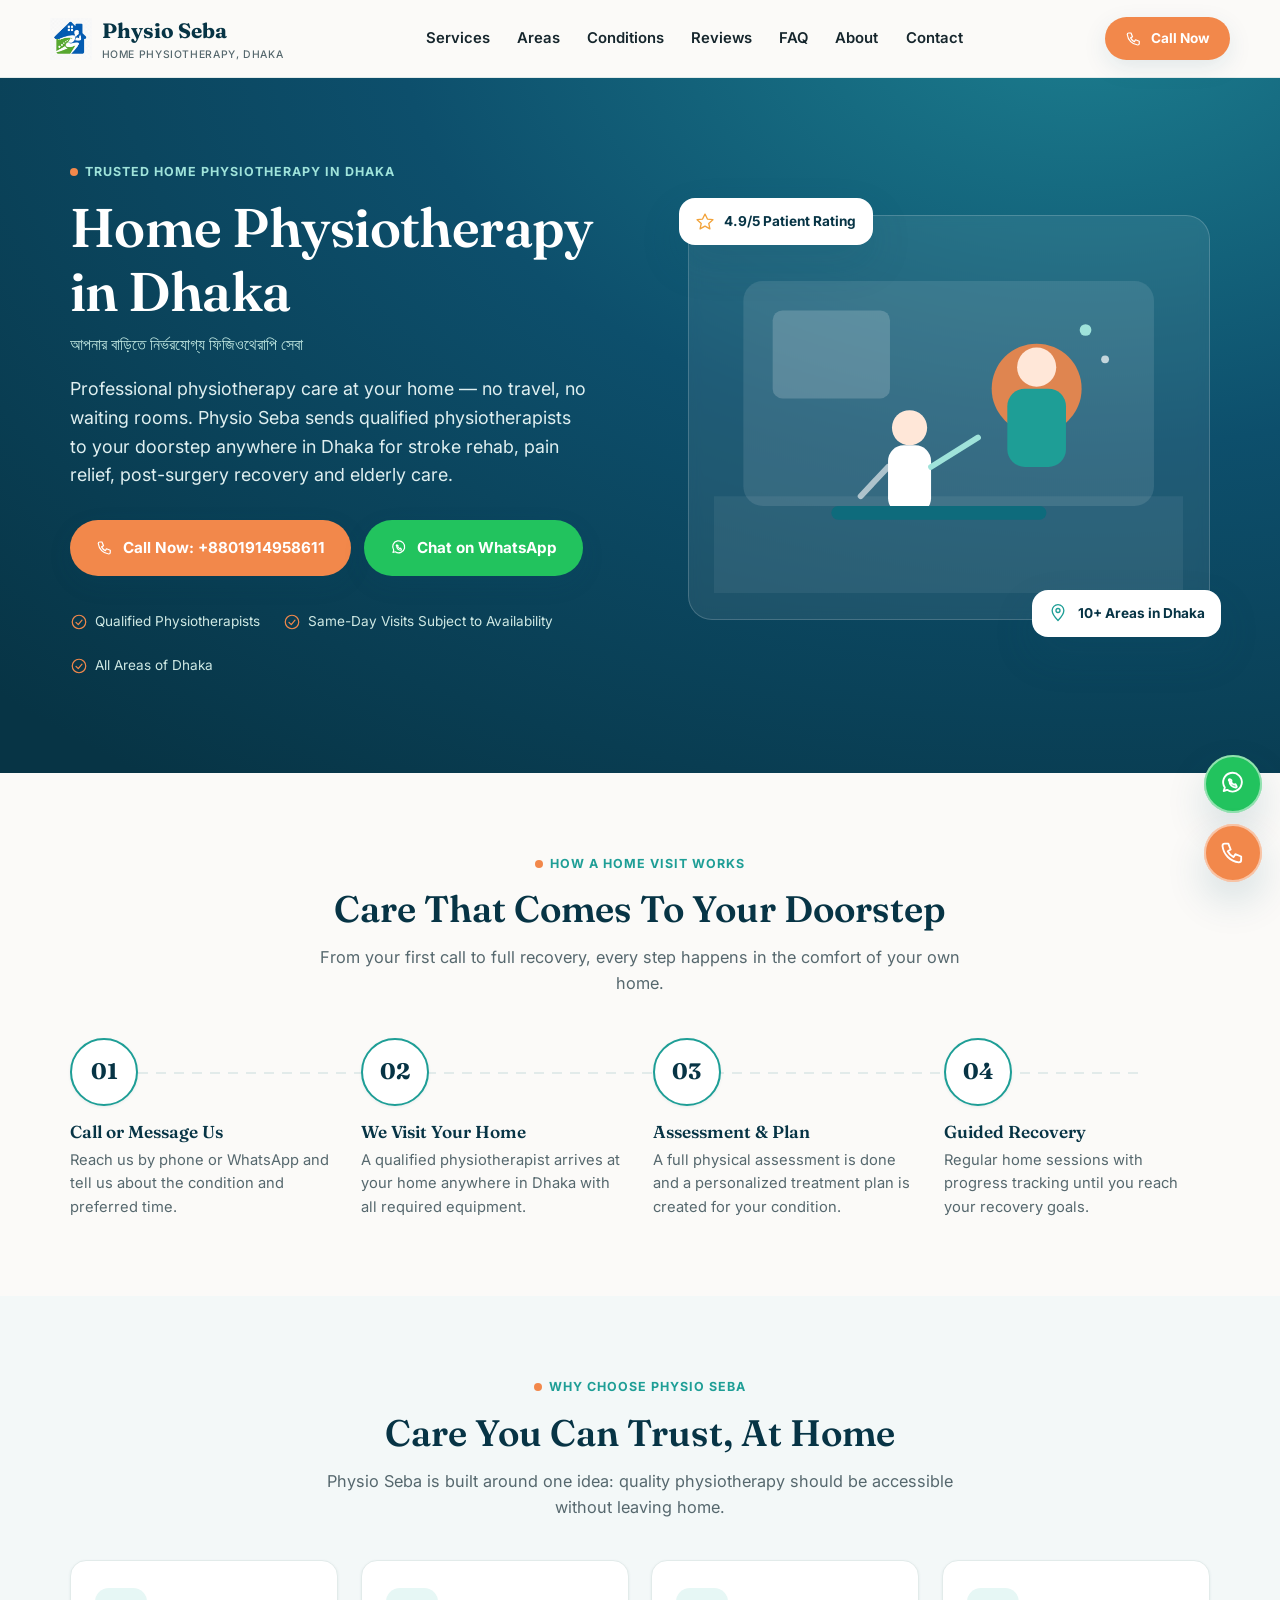
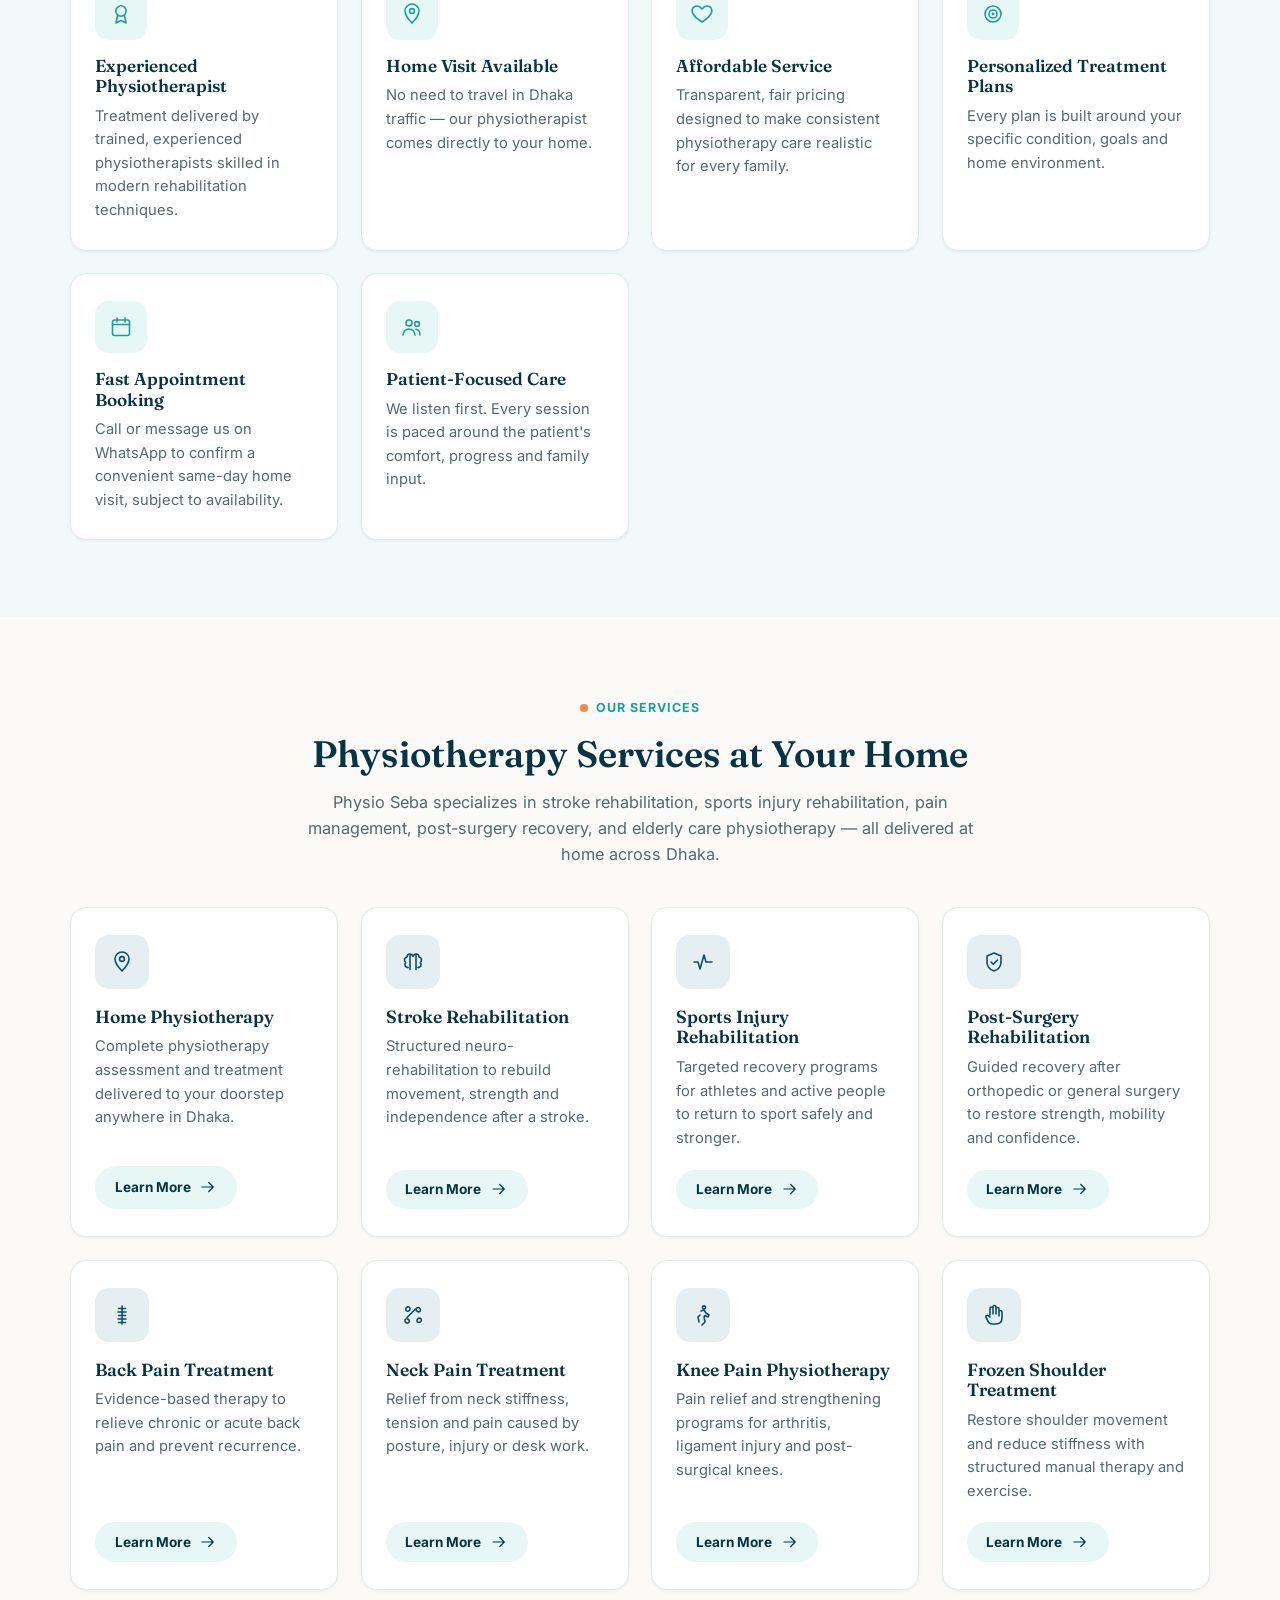
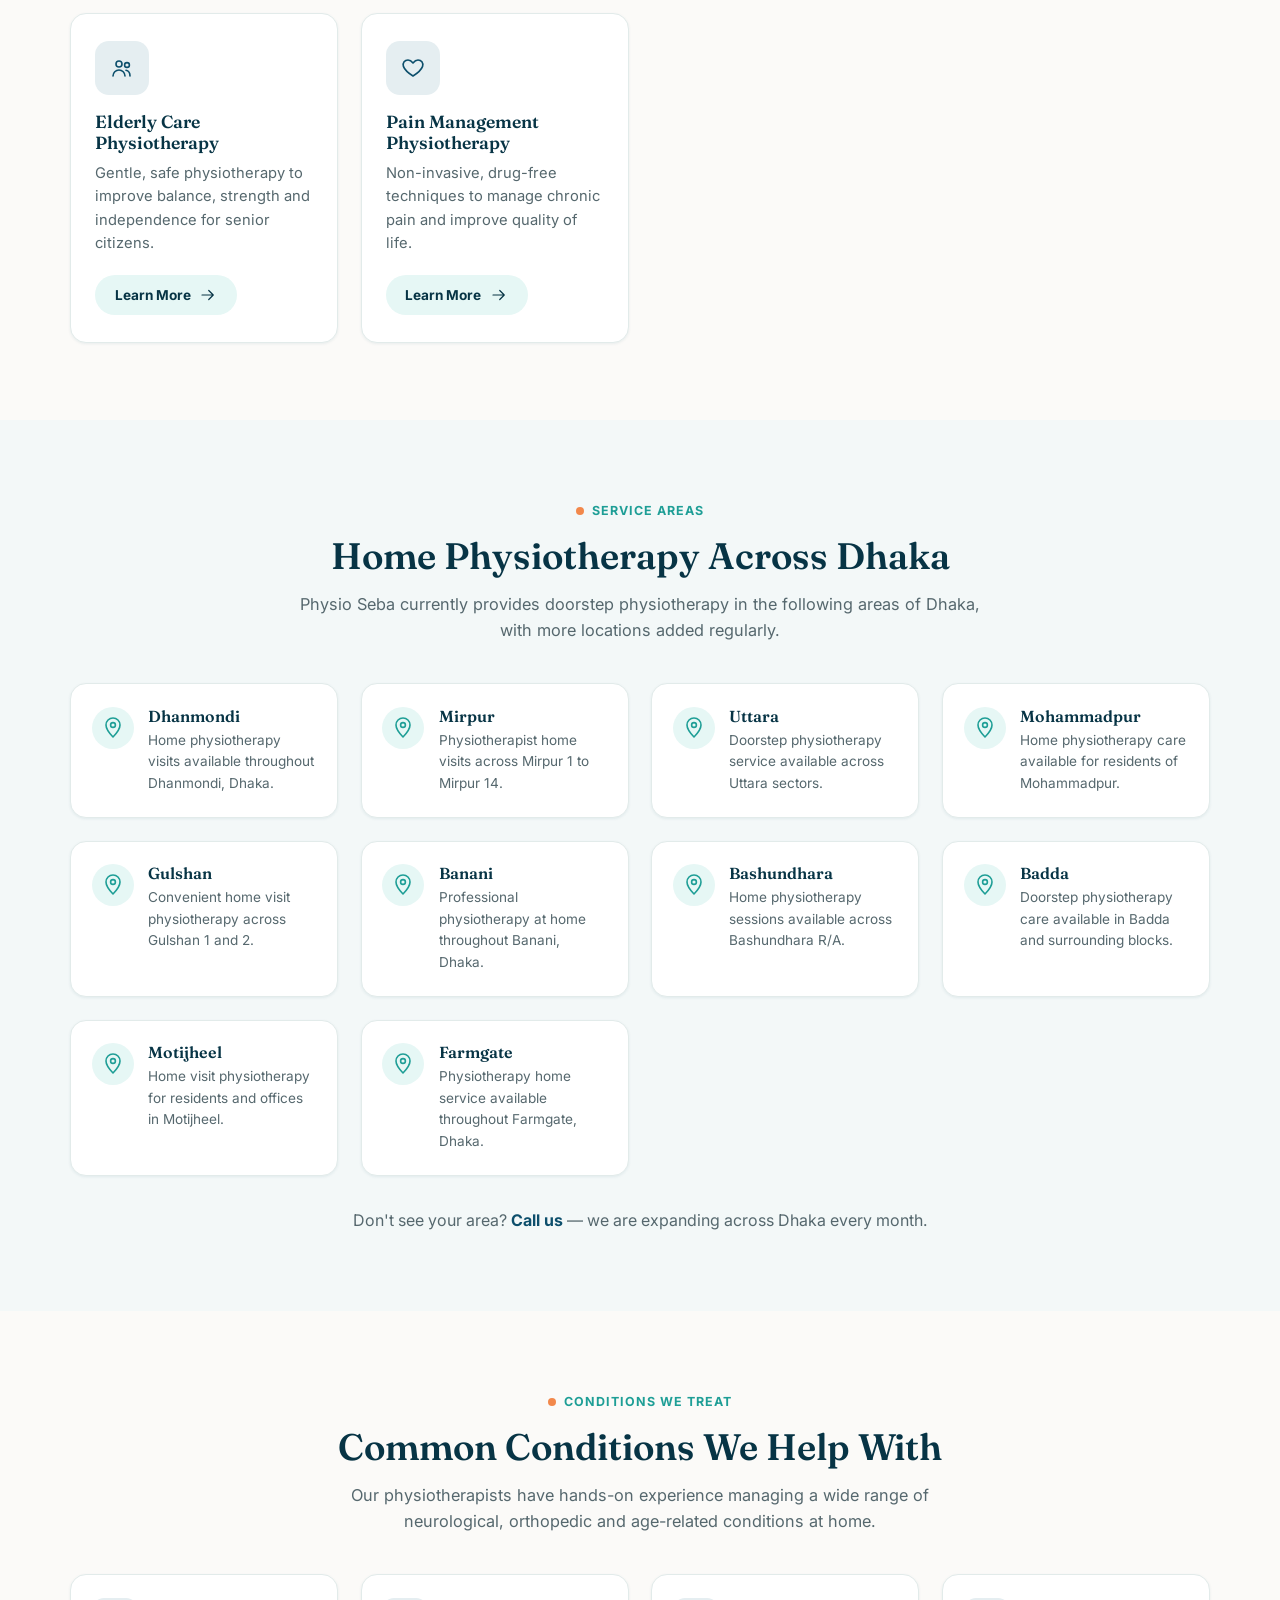
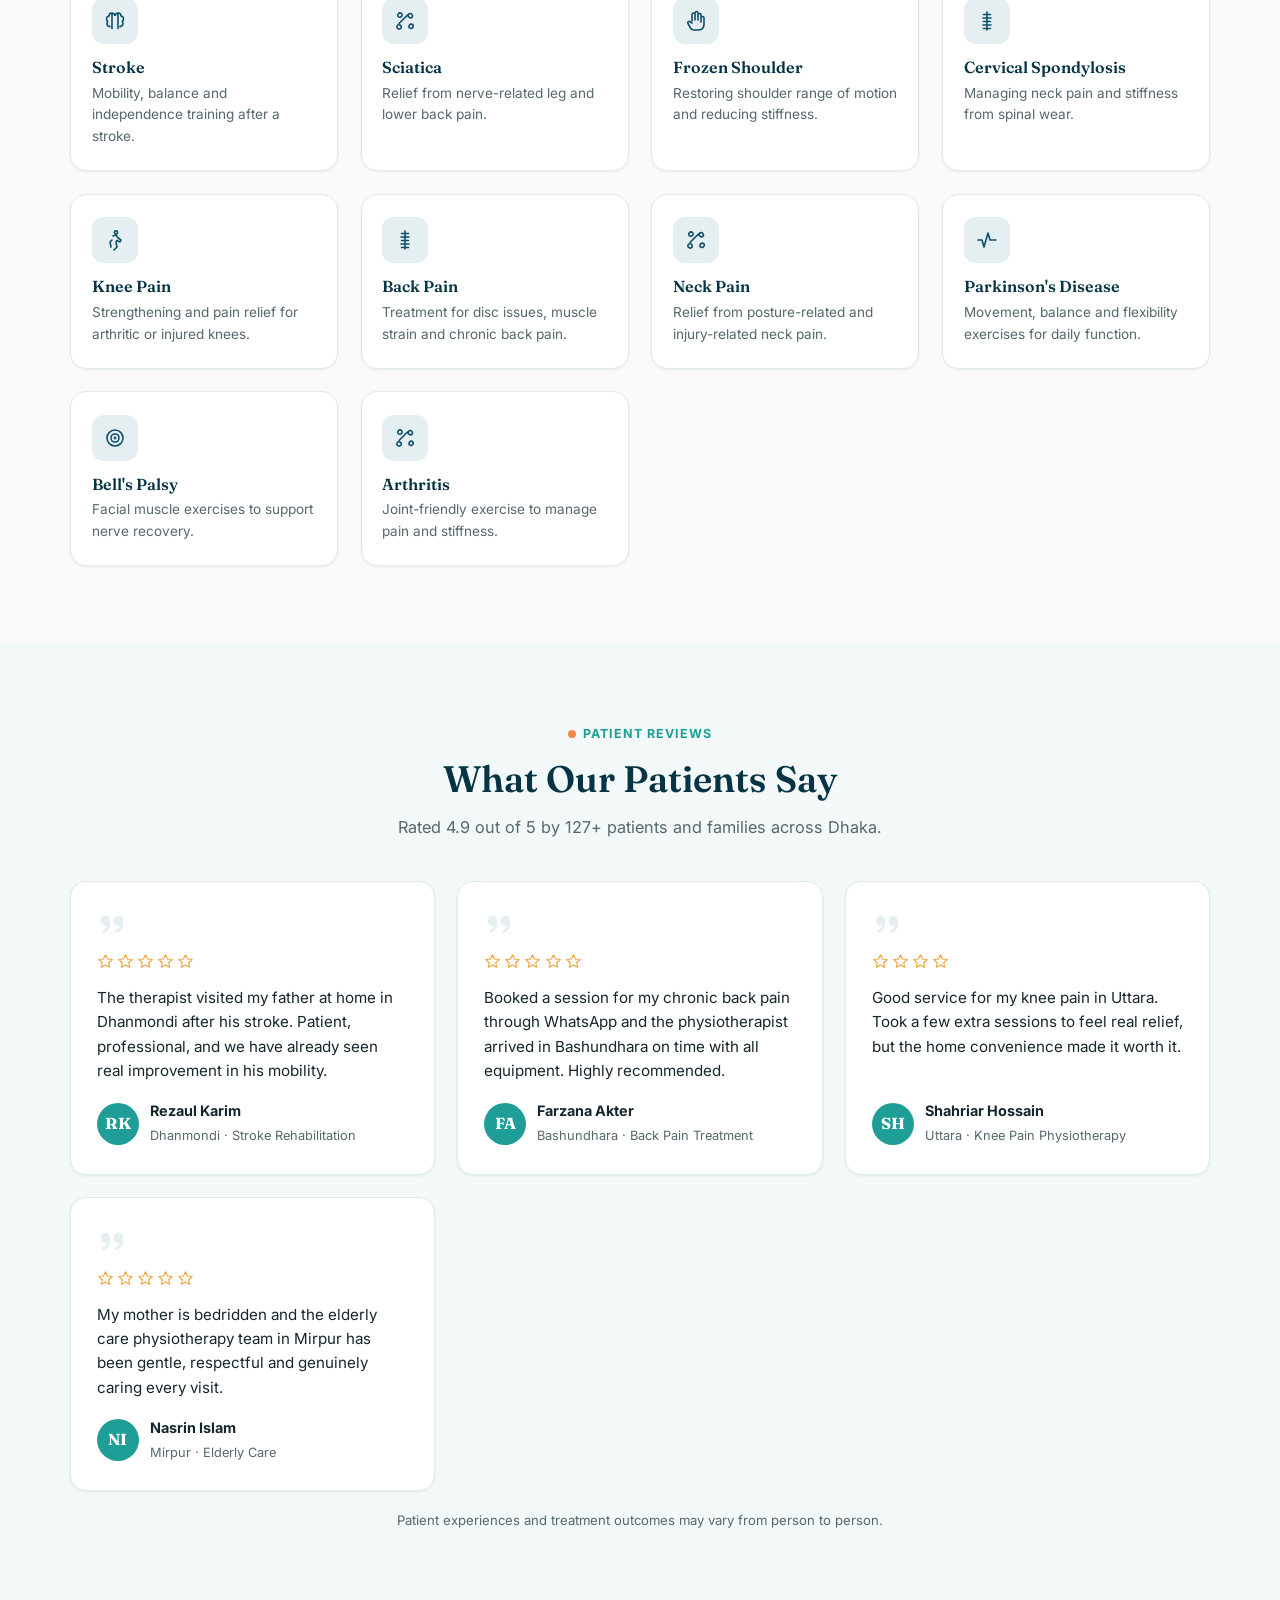
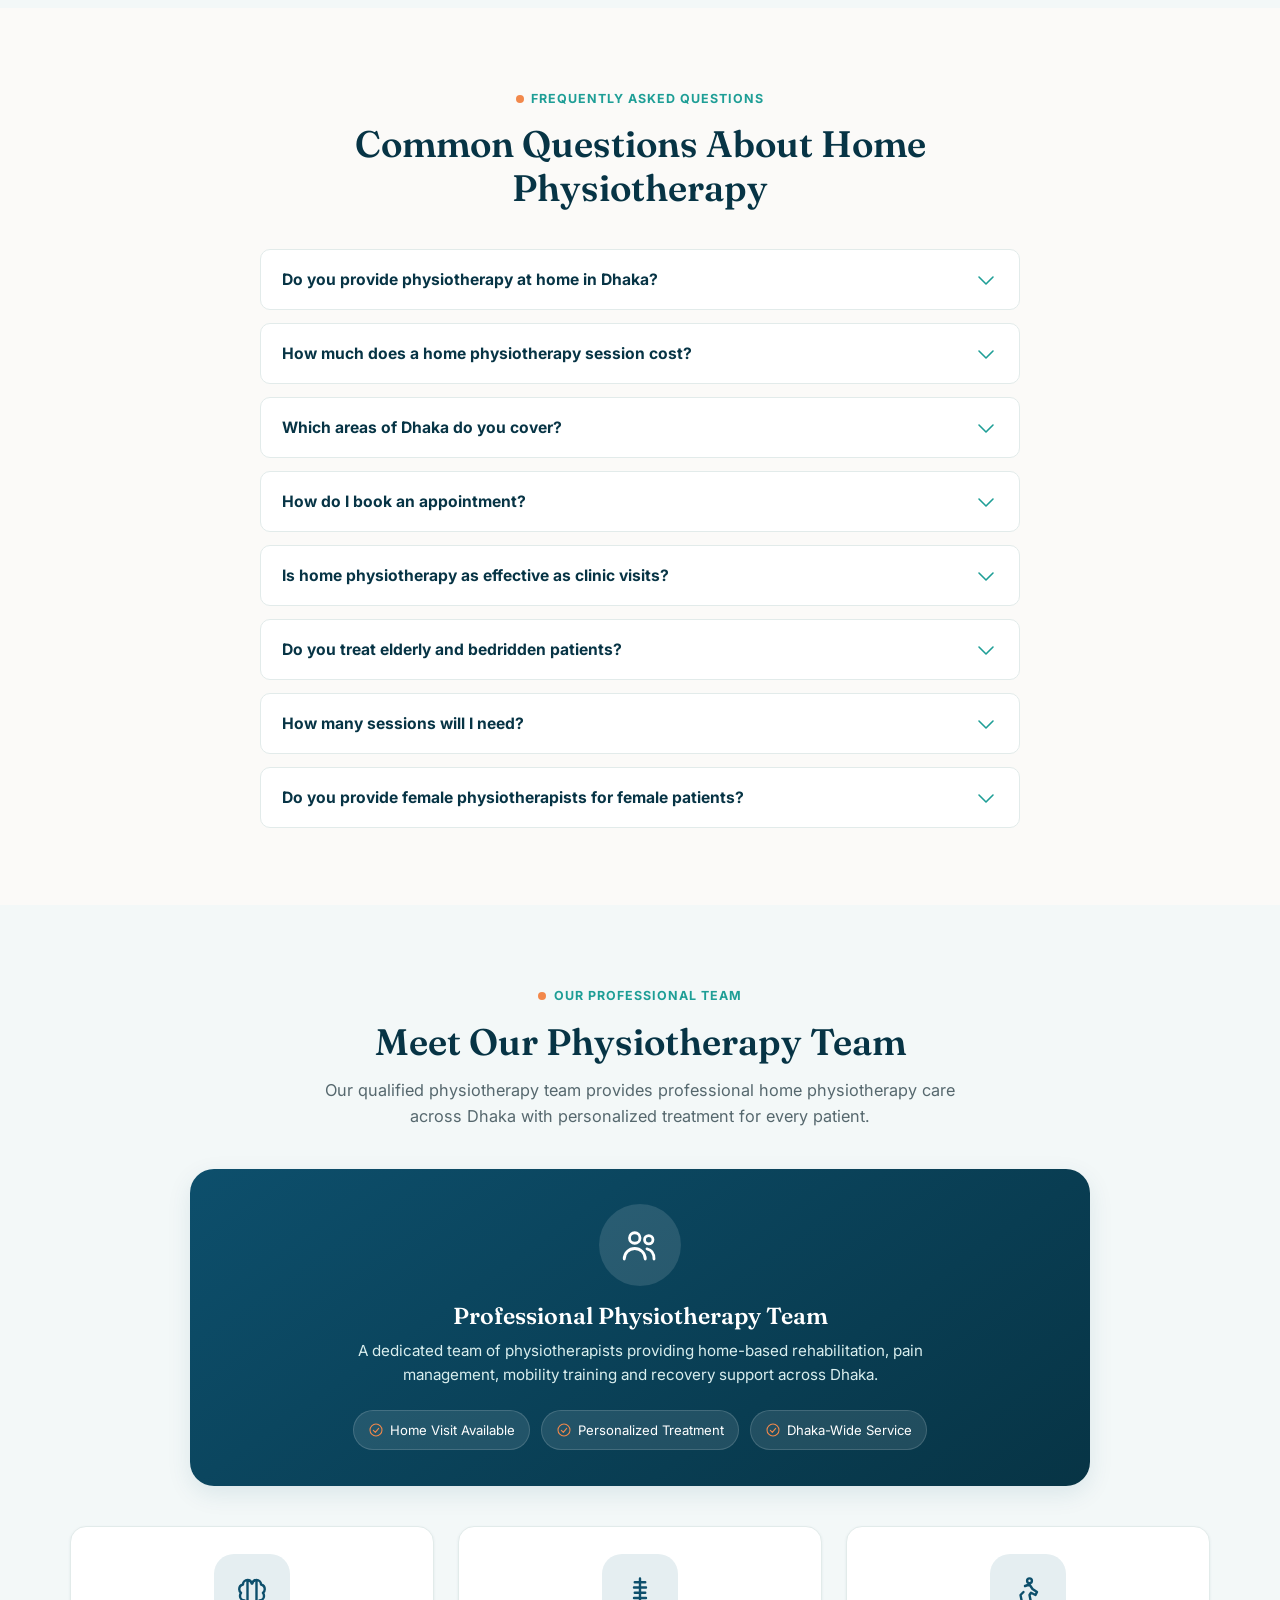
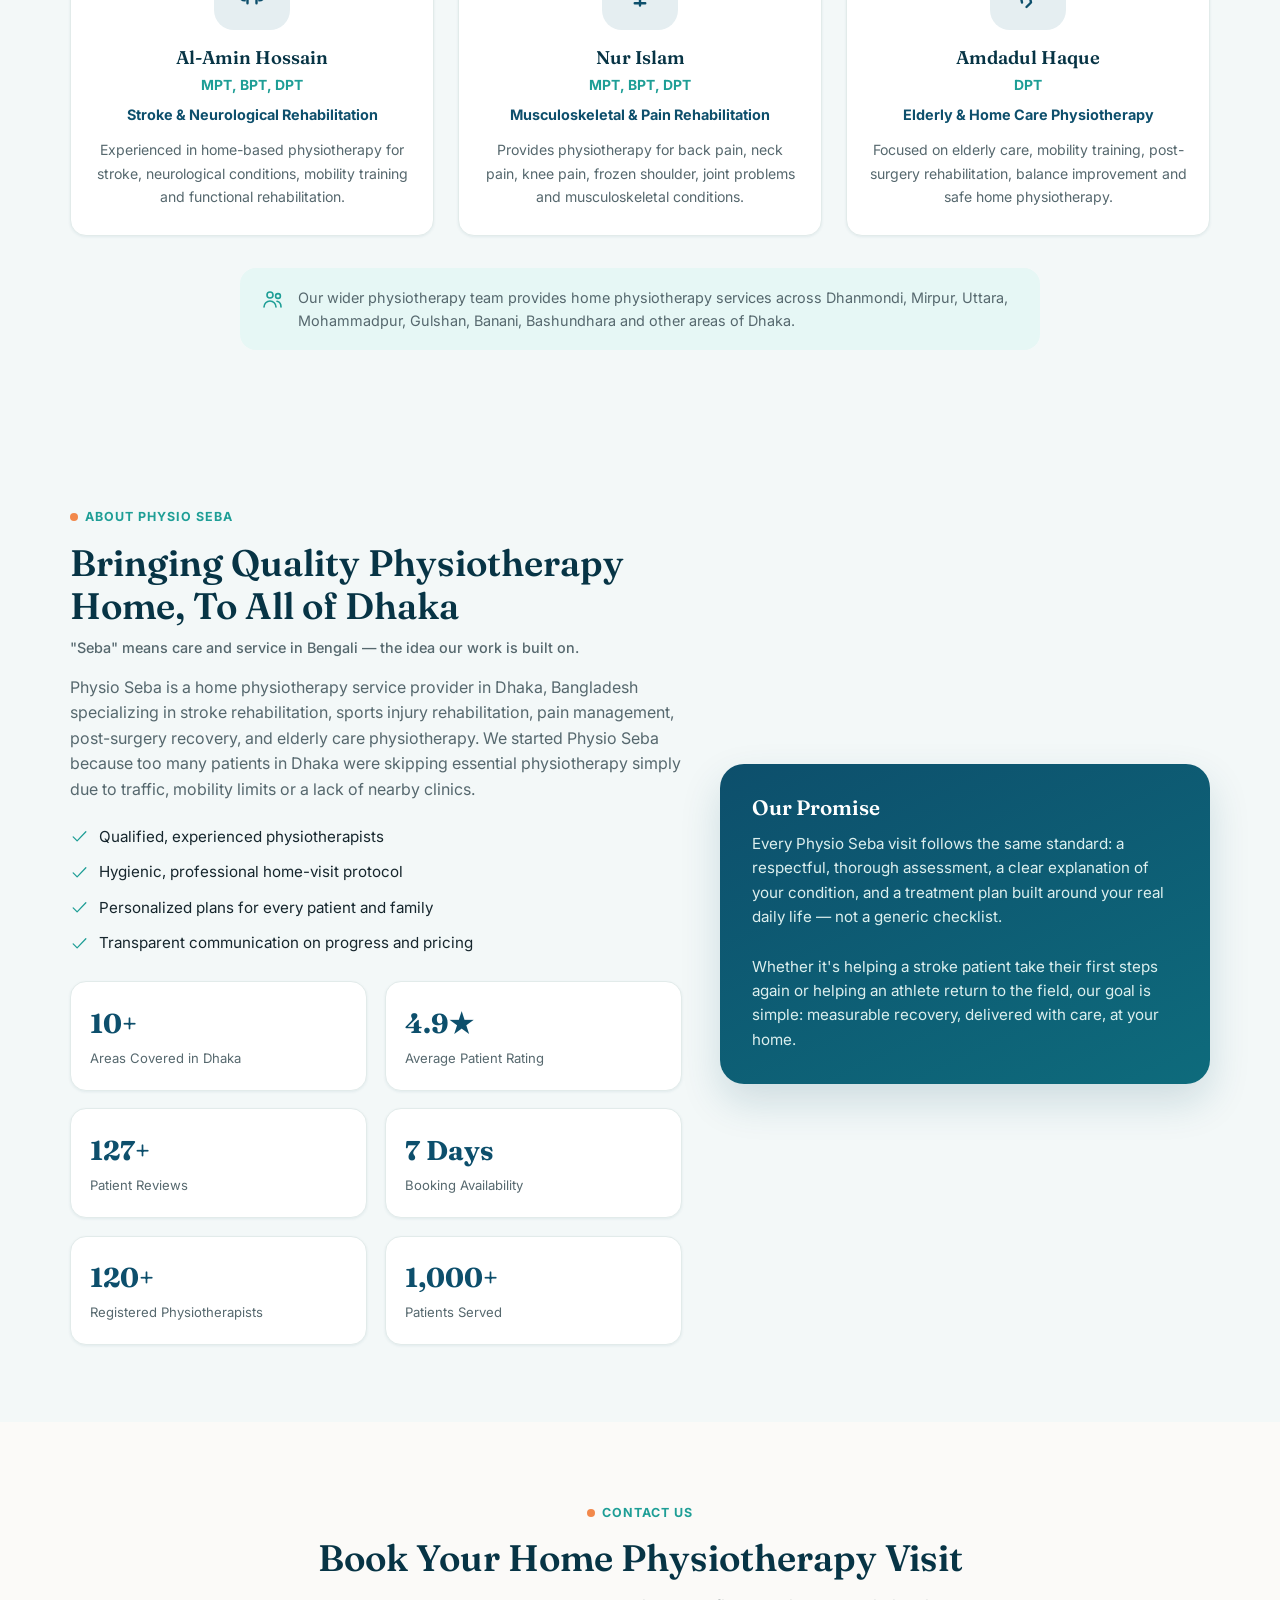
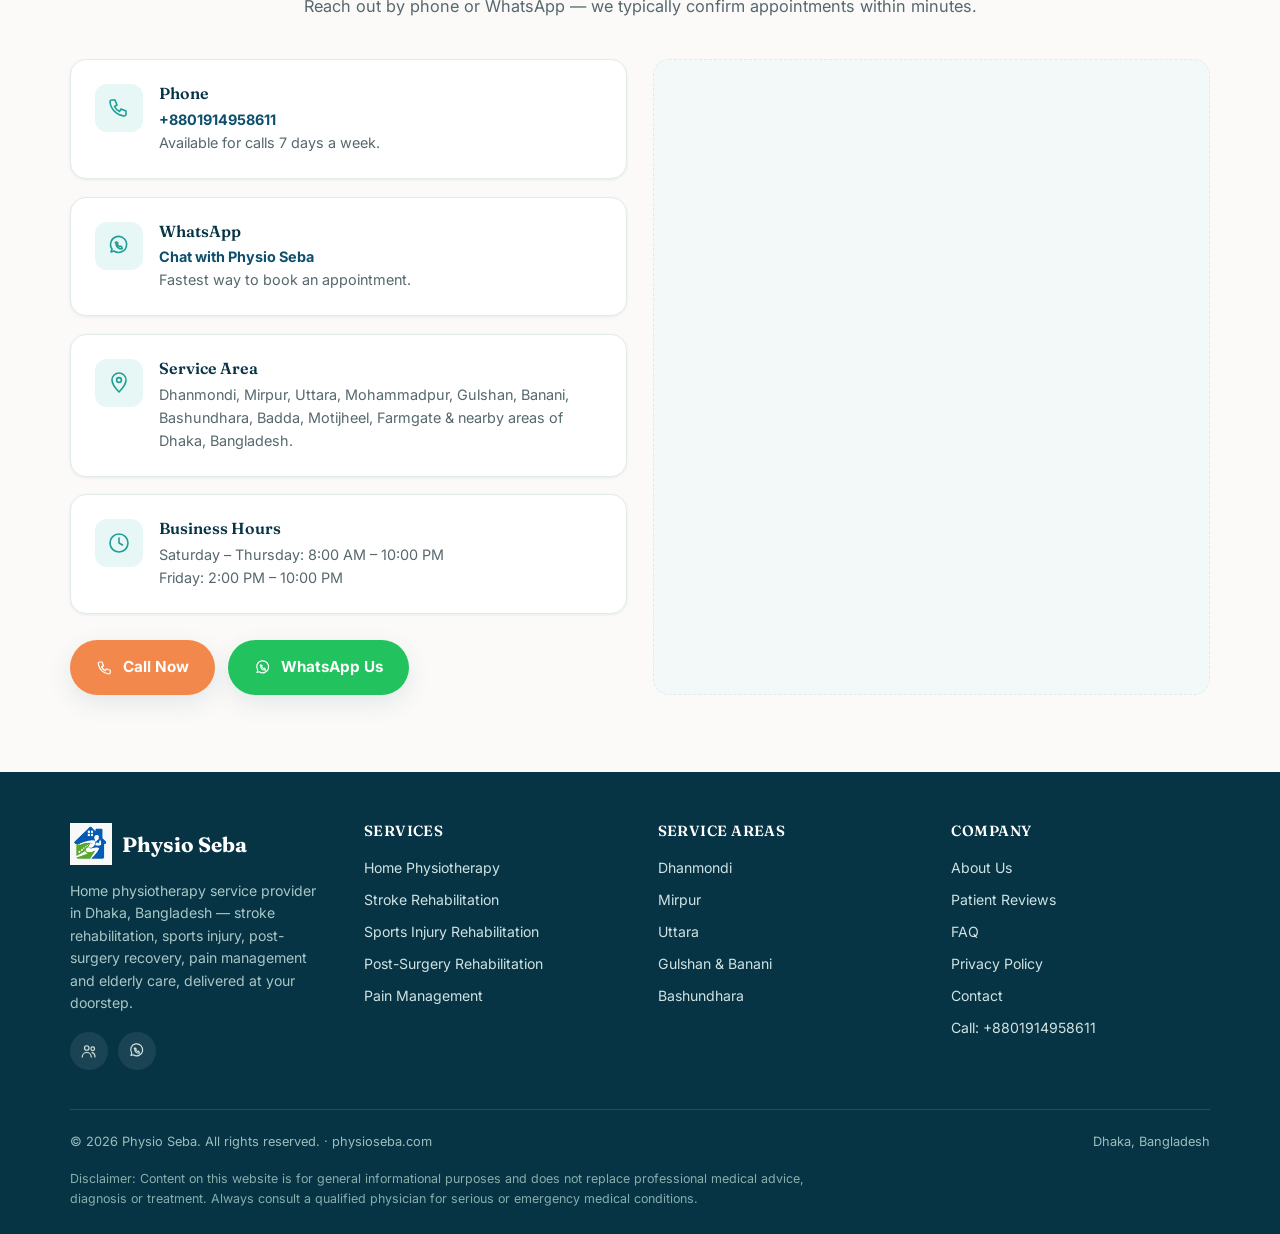
==== index.html @ 823b0e39 "Update index.html" ====
<!DOCTYPE html>
<html lang="en">
<head>
  <!-- Google tag (gtag.js) -->
<script async src="https://www.googletagmanager.com/gtag/js?id=AW-18348979050"></script>
<script>
  window.dataLayer = window.dataLayer || [];
  function gtag(){dataLayer.push(arguments);}
  gtag('js', new Date());

  gtag('config', 'AW-18348979050');
</script>
<meta charset="UTF-8">
<meta name="viewport" content="width=device-width, initial-scale=1.0, viewport-fit=cover">

<!-- ============ PRIMARY SEO META ============ -->
<title>Home Physiotherapy in Dhaka | Physio Seba – Doorstep Physiotherapy Care</title>
<meta name="description" content="Physio Seba provides professional home physiotherapy in Dhaka, Bangladesh — stroke rehabilitation, sports injury recovery, post-surgery rehab, back &amp; neck pain, frozen shoulder and elderly care. Call +8801914958611 to book a home visit today.">
<meta name="keywords" content="home physiotherapy Dhaka, physiotherapist at home Bangladesh, stroke rehabilitation Dhaka, physiotherapy home service, back pain treatment Dhaka, Physio Seba">
<meta name="robots" content="index, follow, max-image-preview:large">
<meta name="author" content="Physio Seba">
<link rel="canonical" href="https://physioseba.com/">

<!-- ============ OPEN GRAPH ============ -->
<meta property="og:type" content="website">
<meta property="og:site_name" content="Physio Seba">
<meta property="og:title" content="Home Physiotherapy in Dhaka | Physio Seba">
<meta property="og:description" content="Professional physiotherapy care delivered to your home anywhere in Dhaka. Stroke rehab, sports injury, post-surgery recovery, pain management &amp; elderly care.">
<meta property="og:url" content="https://physioseba.com/">
<meta property="og:image" content="https://physioseba.com/assets/og-physio-seba-dhaka.jpg">
<meta property="og:image:width" content="1200">
<meta property="og:image:height" content="630">
<meta property="og:locale" content="en_US">

<!-- ============ TWITTER CARD ============ -->
<meta name="twitter:card" content="summary_large_image">
<meta name="twitter:title" content="Home Physiotherapy in Dhaka | Physio Seba">
<meta name="twitter:description" content="Professional physiotherapy care at your home in Dhaka. Stroke rehab, sports injury, post-surgery recovery, pain management &amp; elderly care.">
<meta name="twitter:image" content="https://physioseba.com/assets/og-physio-seba-dhaka.jpg">

<meta name="theme-color" content="#0D4F6C">
<link rel="icon" href="data:image/svg+xml,%3Csvg xmlns='http://www.w3.org/2000/svg' viewBox='0 0 24 24'%3E%3Crect width='24' height='24' rx='6' fill='%230D4F6C'/%3E%3Cpath d='M7 13h3v4h4v-4h3l-5-6-5 6z' fill='%23fff'/%3E%3C/svg%3E">

<!-- ============ FONTS ============ -->
<link rel="preconnect" href="https://fonts.googleapis.com">
<link rel="preconnect" href="https://fonts.gstatic.com" crossorigin>
<link href="https://fonts.googleapis.com/css2?family=Fraunces:opsz,wght@9..144,500;9..144,600;9..144,700&amp;family=Inter:wght@400;500;600;700;800&amp;display=swap" rel="stylesheet">

<!-- ============ SCHEMA.ORG JSON-LD ============ -->
<script type="application/ld+json">
{
  "@context": "https://schema.org",
  "@graph": [
    {
      "@type": ["MedicalBusiness", "LocalBusiness"],
      "@id": "https://physioseba.com/#business",
      "name": "Physio Seba",
      "alternateName": "Physio Seba Home Physiotherapy",
      "description": "Physio Seba is a home physiotherapy service provider in Dhaka, Bangladesh specializing in stroke rehabilitation, sports injury rehabilitation, pain management, post-surgery recovery, and elderly care physiotherapy.",
      "url": "https://physioseba.com/",
      "telephone": "+8801914958611",
      "image": "https://physioseba.com/assets/og-physio-seba-dhaka.jpg",
      "logo": "https://physioseba.com/assets/logo-physio-seba.png",
      "priceRange": "৳৳",
      "currenciesAccepted": "BDT",
      "paymentAccepted": "Cash, Mobile Banking, bKash",
      "medicalSpecialty": "https://schema.org/PhysicalTherapy",
      "address": {
        "@type": "PostalAddress",
        "addressLocality": "Dhaka",
        "addressCountry": "BD"
      },
      "areaServed": [
        {"@type": "Place", "name": "Dhanmondi, Dhaka"},
        {"@type": "Place", "name": "Mirpur, Dhaka"},
        {"@type": "Place", "name": "Uttara, Dhaka"},
        {"@type": "Place", "name": "Mohammadpur, Dhaka"},
        {"@type": "Place", "name": "Gulshan, Dhaka"},
        {"@type": "Place", "name": "Banani, Dhaka"},
        {"@type": "Place", "name": "Bashundhara, Dhaka"},
        {"@type": "Place", "name": "Badda, Dhaka"},
        {"@type": "Place", "name": "Motijheel, Dhaka"},
        {"@type": "Place", "name": "Farmgate, Dhaka"}
      ],
      "openingHoursSpecification": [
        {
          "@type": "OpeningHoursSpecification",
          "dayOfWeek": ["Saturday","Sunday","Monday","Tuesday","Wednesday","Thursday"],
          "opens": "08:00",
          "closes": "22:00"
        },
        {
          "@type": "OpeningHoursSpecification",
          "dayOfWeek": ["Friday"],
          "opens": "14:00",
          "closes": "22:00"
        }
      ],
      "sameAs": [
        "https://www.facebook.com/physiosebabd",
        "https://wa.me/8801914958611"
      ],
      "aggregateRating": {
        "@type": "AggregateRating",
        "ratingValue": "4.9",
        "reviewCount": "127",
        "bestRating": "5"
      },
      "review": [
        {
          "@type": "Review",
          "author": {"@type": "Person", "name": "Rezaul Karim"},
          "datePublished": "2026-04-12",
          "reviewBody": "The therapist visited my father at home in Dhanmondi after his stroke. Patient, professional, and we have already seen real improvement in his mobility.",
          "reviewRating": {"@type": "Rating", "ratingValue": "5", "bestRating": "5"}
        },
        {
          "@type": "Review",
          "author": {"@type": "Person", "name": "Farzana Akter"},
          "datePublished": "2026-03-02",
          "reviewBody": "Booked a session for my chronic back pain through WhatsApp and the physiotherapist arrived in Bashundhara on time with all equipment. Highly recommended.",
          "reviewRating": {"@type": "Rating", "ratingValue": "5", "bestRating": "5"}
        },
        {
          "@type": "Review",
          "author": {"@type": "Person", "name": "Shahriar Hossain"},
          "datePublished": "2026-01-18",
          "reviewBody": "Good service for my knee pain in Uttara. Took a few extra sessions to feel real relief, but the home convenience made it worth it.",
          "reviewRating": {"@type": "Rating", "ratingValue": "4", "bestRating": "5"}
        }
      ]
    },
    {
      "@type": "Service",
      "@id": "https://physioseba.com/#service-home-physiotherapy",
      "name": "Home Physiotherapy",
      "serviceType": "Home Physiotherapy",
      "provider": {"@id": "https://physioseba.com/#business"},
      "areaServed": "Dhaka, Bangladesh",
      "description": "Complete physiotherapy assessment and treatment delivered at the patient's home anywhere in Dhaka."
    },
    {
      "@type": "Service",
      "@id": "https://physioseba.com/#service-stroke-rehabilitation",
      "name": "Stroke Rehabilitation",
      "serviceType": "Stroke Rehabilitation Physiotherapy",
      "provider": {"@id": "https://physioseba.com/#business"},
      "areaServed": "Dhaka, Bangladesh",
      "description": "Neuro-rehabilitation physiotherapy to rebuild movement, strength and independence after a stroke."
    },
    {
      "@type": "Service",
      "@id": "https://physioseba.com/#service-sports-injury",
      "name": "Sports Injury Rehabilitation",
      "serviceType": "Sports Injury Rehabilitation",
      "provider": {"@id": "https://physioseba.com/#business"},
      "areaServed": "Dhaka, Bangladesh",
      "description": "Targeted recovery programs for athletes and active individuals to return to sport safely."
    },
    {
      "@type": "Service",
      "@id": "https://physioseba.com/#service-post-surgery",
      "name": "Post-Surgery Rehabilitation",
      "serviceType": "Post-Surgery Rehabilitation",
      "provider": {"@id": "https://physioseba.com/#business"},
      "areaServed": "Dhaka, Bangladesh",
      "description": "Guided recovery physiotherapy after orthopedic or general surgery to restore strength and mobility."
    },
    {
      "@type": "Service",
      "@id": "https://physioseba.com/#service-back-pain",
      "name": "Back Pain Treatment",
      "serviceType": "Back Pain Physiotherapy",
      "provider": {"@id": "https://physioseba.com/#business"},
      "areaServed": "Dhaka, Bangladesh",
      "description": "Evidence-based physiotherapy to relieve chronic or acute back pain and prevent recurrence."
    },
    {
      "@type": "Service",
      "@id": "https://physioseba.com/#service-neck-pain",
      "name": "Neck Pain Treatment",
      "serviceType": "Neck Pain Physiotherapy",
      "provider": {"@id": "https://physioseba.com/#business"},
      "areaServed": "Dhaka, Bangladesh",
      "description": "Relief from neck stiffness, tension and pain caused by posture, injury or prolonged desk work."
    },
    {
      "@type": "Service",
      "@id": "https://physioseba.com/#service-knee-pain",
      "name": "Knee Pain Physiotherapy",
      "serviceType": "Knee Pain Physiotherapy",
      "provider": {"@id": "https://physioseba.com/#business"},
      "areaServed": "Dhaka, Bangladesh",
      "description": "Pain relief and strengthening programs for arthritis, ligament injury and post-surgical knees."
    },
    {
      "@type": "Service",
      "@id": "https://physioseba.com/#service-frozen-shoulder",
      "name": "Frozen Shoulder Treatment",
      "serviceType": "Frozen Shoulder Physiotherapy",
      "provider": {"@id": "https://physioseba.com/#business"},
      "areaServed": "Dhaka, Bangladesh",
      "description": "Structured manual therapy and exercise to restore shoulder movement and reduce stiffness."
    },
    {
      "@type": "Service",
      "@id": "https://physioseba.com/#service-elderly-care",
      "name": "Elderly Care Physiotherapy",
      "serviceType": "Elderly Care Physiotherapy",
      "provider": {"@id": "https://physioseba.com/#business"},
      "areaServed": "Dhaka, Bangladesh",
      "description": "Gentle, safe physiotherapy to improve balance, strength and independence for senior citizens."
    },
    {
      "@type": "Service",
      "@id": "https://physioseba.com/#service-pain-management",
      "name": "Pain Management Physiotherapy",
      "serviceType": "Pain Management Physiotherapy",
      "provider": {"@id": "https://physioseba.com/#business"},
      "areaServed": "Dhaka, Bangladesh",
      "description": "Non-invasive, drug-free physiotherapy techniques to manage chronic pain and improve quality of life."
    },
    {
      "@type": "FAQPage",
      "mainEntity": [
        {
          "@type": "Question",
          "name": "Do you provide physiotherapy at home in Dhaka?",
          "acceptedAnswer": {"@type": "Answer", "text": "Yes. Physio Seba sends a qualified physiotherapist directly to your home anywhere in Dhaka, including Dhanmondi, Mirpur, Uttara, Gulshan, Banani, Bashundhara and surrounding areas."}
        },
        {
          "@type": "Question",
          "name": "How much does a home physiotherapy session cost?",
          "acceptedAnswer": {"@type": "Answer", "text": "Session cost depends on the condition, treatment duration and your location within Dhaka. Call or message us on WhatsApp at +8801914958611 for an exact quote."}
        },
        {
          "@type": "Question",
          "name": "Which areas of Dhaka do you cover?",
          "acceptedAnswer": {"@type": "Answer", "text": "We currently serve Dhanmondi, Mirpur, Uttara, Mohammadpur, Gulshan, Banani, Bashundhara, Badda, Motijheel, Farmgate and nearby neighborhoods across Dhaka."}
        },
        {
          "@type": "Question",
          "name": "How do I book an appointment?",
          "acceptedAnswer": {"@type": "Answer", "text": "Simply call +8801914958611 or send us a message on WhatsApp. We will confirm a convenient time and send a physiotherapist to your home."}
        },
        {
          "@type": "Question",
          "name": "Is home physiotherapy as effective as clinic visits?",
          "acceptedAnswer": {"@type": "Answer", "text": "Yes. Treatment techniques are the same as in a clinic, and home physiotherapy often improves outcomes because exercises are practiced in the patient's real living environment."}
        },
        {
          "@type": "Question",
          "name": "Do you treat elderly and bedridden patients?",
          "acceptedAnswer": {"@type": "Answer", "text": "Yes. Our physiotherapists are experienced with elderly, bedridden and post-stroke patients, including mobility training, transfer techniques and fall-prevention exercises."}
        },
        {
          "@type": "Question",
          "name": "How many sessions will I need?",
          "acceptedAnswer": {"@type": "Answer", "text": "It depends on your condition and recovery goals. After the first home assessment, your physiotherapist will recommend a personalized treatment plan with an estimated number of sessions."}
        },
        {
          "@type": "Question",
          "name": "Do you provide female physiotherapists for female patients?",
          "acceptedAnswer": {"@type": "Answer", "text": "Yes, on request we arrange a female physiotherapist for female patients to ensure comfort during treatment."}
        }
      ]
    }
  ]
}
</script>

<style>
/* =========================================================
   PHYSIO SEBA — DESIGN TOKENS
========================================================= */
:root{
  --color-primary:#0D4F6C;
  --color-primary-dark:#073445;
  --color-primary-tint:#E5EEF1;
  --color-teal:#1E9E96;
  --color-teal-light:#E6F7F5;
  --color-accent:#F2884B;
  --color-accent-dark:#D96F35;
  --color-whatsapp:#22C35E;
  --color-bg:#FBFAF8;
  --color-surface:#FFFFFF;
  --color-surface-alt:#F3F8F8;
  --color-text:#16262D;
  --color-text-muted:#56686E;
  --color-border:#E2EBEA;
  --shadow-sm:0 1px 3px rgba(13,79,108,.08);
  --shadow-md:0 8px 24px rgba(13,79,108,.10);
  --shadow-lg:0 18px 40px rgba(13,79,108,.16);
  --radius-sm:10px;
  --radius-md:16px;
  --radius-lg:24px;
  --font-display:'Fraunces', Georgia, serif;
  --font-body:'Inter', -apple-system, BlinkMacSystemFont, 'Segoe UI', Roboto, sans-serif;
  --container:1180px;
}

*,*::before,*::after{box-sizing:border-box;}
html{scroll-behavior:smooth;}
@media (prefers-reduced-motion: reduce){
  html{scroll-behavior:auto;}
  *,*::before,*::after{animation-duration:.001ms !important; animation-iteration-count:1 !important; transition-duration:.001ms !important; scroll-behavior:auto !important;}
}
body{
  margin:0;
  font-family:var(--font-body);
  color:var(--color-text);
  background:var(--color-bg);
  line-height:1.6;
  -webkit-font-smoothing:antialiased;
}
img,svg{max-width:100%; display:block;}
a{color:inherit; text-decoration:none;}
ul{margin:0; padding:0; list-style:none;}
h1,h2,h3,h4{font-family:var(--font-display); line-height:1.18; margin:0; color:var(--color-primary-dark); font-weight:600;}
p{margin:0;}
button{font-family:inherit; cursor:pointer;}

.skip-link{
  position:absolute; left:-999px; top:0; background:var(--color-accent); color:#fff;
  padding:.6rem 1rem; z-index:200; border-radius:0 0 8px 0;
}
.skip-link:focus{left:0;}

:focus-visible{outline:3px solid var(--color-accent); outline-offset:2px; border-radius:4px;}

.container{max-width:var(--container); margin:0 auto; padding:0 1.25rem;}
.section{padding:clamp(3rem,6vw,5.5rem) 0;}
.section-alt{background:var(--color-surface-alt);}

.eyebrow{
  display:inline-flex; align-items:center; gap:.45rem;
  font-size:.78rem; font-weight:700; letter-spacing:.08em; text-transform:uppercase;
  color:var(--color-teal); margin-bottom:.85rem;
}
.eyebrow::before{content:""; width:8px; height:8px; border-radius:50%; background:var(--color-accent); display:inline-block;}

.section-head{max-width:680px; margin:0 0 2.5rem;}
.section-head.center{margin-inline:auto; text-align:center;}
.section-title{font-size:clamp(1.6rem,3.4vw,2.3rem);}
.section-sub{margin-top:.85rem; color:var(--color-text-muted); font-size:1.02rem;}

/* ---------- buttons ---------- */
.btn{
  display:inline-flex; align-items:center; justify-content:center; gap:.55rem;
  padding:.85rem 1.5rem; border-radius:999px; font-weight:700; font-size:.95rem;
  border:2px solid transparent; transition:transform .18s ease, box-shadow .18s ease, background .18s ease, color .18s ease;
  white-space:nowrap;
}
.btn:hover{transform:translateY(-2px);}
.btn .icon{width:18px; height:18px;}
.btn-accent{background:var(--color-accent); color:#fff; box-shadow:var(--shadow-md);}
.btn-accent:hover{background:var(--color-accent-dark); box-shadow:var(--shadow-lg);}
.btn-whatsapp{background:var(--color-whatsapp); color:#fff; box-shadow:var(--shadow-md);}
.btn-whatsapp:hover{background:#1ba94f; box-shadow:var(--shadow-lg);}
.btn-outline{background:transparent; border-color:rgba(255,255,255,.55); color:#fff;}
.btn-outline:hover{background:rgba(255,255,255,.12); border-color:#fff;}
.btn-outline-dark{background:transparent; border-color:var(--color-primary); color:var(--color-primary);}
.btn-outline-dark:hover{background:var(--color-primary); color:#fff;}
.btn-ghost{background:var(--color-teal-light); color:var(--color-primary-dark); border-color:transparent;}
.btn-ghost:hover{background:var(--color-teal); color:#fff;}
.btn-sm{padding:.55rem 1.1rem; font-size:.85rem;}
.btn-block{width:100%;}

/* ---------- icon system ---------- */
.icon{width:24px; height:24px; flex-shrink:0;}
.icon-stroke{stroke:currentColor; fill:none; stroke-width:1.6; stroke-linecap:round; stroke-linejoin:round;}

/* =========================================================
   HEADER
========================================================= */
.site-header{
  position:sticky; top:0; z-index:100; background:rgba(251,250,248,.92);
  backdrop-filter:saturate(180%) blur(10px);
  border-bottom:1px solid var(--color-border);
}
.site-header.is-scrolled{box-shadow:var(--shadow-sm);}
.header-inner{
  display:flex; align-items:center; justify-content:space-between;
  padding:.85rem 0; gap:1rem;
}
.brand{display:flex; align-items:center; gap:.6rem; font-family:var(--font-display); font-weight:700; font-size:1.3rem; color:var(--color-primary-dark);}
.brand-mark{
  width:42px;
  height:42px;
  display:flex;
  align-items:center;
  justify-content:center;
  flex-shrink:0;
  background:transparent;
}

.brand-mark img{
  width:42px;
  height:42px;
  object-fit:contain;
  display:block;
}
.brand small{display:block; font-family:var(--font-body); font-weight:500; font-size:.65rem; letter-spacing:.06em; color:var(--color-text-muted); text-transform:uppercase;}

.main-nav{display:none;}
.main-nav ul{display:flex; gap:1.7rem; align-items:center; font-weight:600; font-size:.93rem;}
.main-nav a{position:relative; padding:.3rem 0; color:var(--color-text);}
.main-nav a::after{content:""; position:absolute; left:0; bottom:-4px; width:0; height:2px; background:var(--color-accent); transition:width .2s ease;}
.main-nav a:hover::after, .main-nav a:focus-visible::after{width:100%;}

.header-actions{display:flex; align-items:center; gap:.6rem;}
.header-call{display:none;}
.nav-toggle{
  display:inline-flex; width:44px; height:44px; align-items:center; justify-content:center;
  border-radius:10px; border:1px solid var(--color-border); background:var(--color-surface);
}
.mobile-panel{
  display:none; flex-direction:column; gap:.2rem; padding:.5rem 1.25rem 1.25rem;
  border-top:1px solid var(--color-border); background:var(--color-bg);
}
.mobile-panel.is-open{display:flex;}
.mobile-panel a{
  padding:.8rem .3rem; font-weight:600; border-bottom:1px solid var(--color-border); color:var(--color-text);
}
.mobile-panel .btn{margin-top:.9rem;}

@media (min-width:880px){
  .main-nav{display:block;}
  .header-call{display:inline-flex;}
  .nav-toggle{display:none;}
  .mobile-panel{display:none !important;}
}

/* =========================================================
   HERO
========================================================= */
.hero{
  position:relative; overflow:hidden; color:#fff;
  background:radial-gradient(120% 140% at 85% -10%, #1c7e8f 0%, var(--color-primary) 45%, var(--color-primary-dark) 100%);
  padding:clamp(2.8rem,7vw,5rem) 0 clamp(3.5rem,8vw,6rem);
}
.hero-grid{display:grid; gap:2.5rem; align-items:center;}
.hero-copy .eyebrow{color:#9fe3da;}
.hero-copy .eyebrow::before{background:var(--color-accent);}
.hero h1{color:#fff; font-size:clamp(2.1rem,5.4vw,3.4rem); letter-spacing:-.01em;}
.hero-bn{font-family:var(--font-body); font-weight:500; color:#bfe6e0; font-size:1rem; margin-top:.5rem;}
.hero-sub{margin-top:1.1rem; font-size:1.12rem; color:#dfeff0; max-width:520px;}
.hero-cta{display:flex; flex-wrap:wrap; gap:.85rem; margin-top:1.9rem;}
.hero-trust{display:flex; flex-wrap:wrap; gap:1.4rem; margin-top:2.2rem; font-size:.85rem; color:#cfe9e4;}
.hero-trust li{display:flex; align-items:center; gap:.45rem;}
.hero-trust .icon{width:18px; height:18px; color:var(--color-accent);}

.hero-visual{position:relative;}
.hero-card{
  background:rgba(255,255,255,.08); border:1px solid rgba(255,255,255,.18);
  border-radius:var(--radius-lg); padding:1.6rem; backdrop-filter:blur(6px);
}
.hero-illustration{width:100%; height:auto;}
.hero-floatchip{
  position:absolute; background:#fff; color:var(--color-primary-dark); border-radius:var(--radius-md);
  padding:.8rem 1rem; box-shadow:var(--shadow-lg); display:flex; align-items:center; gap:.6rem; font-weight:700; font-size:.85rem;
}
.chip-rating{top:-18px; left:-10px;}
.chip-rating .icon{color:#F2A33B; width:20px; height:20px;}
.chip-areas{bottom:-18px; right:-12px;}
.chip-areas .icon{color:var(--color-teal); width:20px; height:20px;}

@media (min-width:920px){
  .hero-grid{grid-template-columns:1.05fr .95fr;}
}

/* =========================================================
   PROCESS / HOW IT WORKS (signature element)
========================================================= */
.process{position:relative;}
.process-list{
  display:grid; gap:1.6rem; margin-top:2.6rem; position:relative;
  grid-template-columns:repeat(auto-fit,minmax(220px,1fr));
}
.process-list::before{
  content:""; position:absolute; top:34px; left:6%; right:6%; height:2px;
  background:repeating-linear-gradient(90deg,var(--color-border) 0 10px, transparent 10px 18px);
  display:none;
}
@media (min-width:920px){ .process-list::before{display:block;} }
.process-step{position:relative; text-align:left;}
.process-num{
  width:68px; height:68px; border-radius:50%; background:var(--color-surface); border:2px solid var(--color-teal);
  color:var(--color-primary-dark); display:flex; align-items:center; justify-content:center;
  font-family:var(--font-display); font-weight:700; font-size:1.4rem; box-shadow:var(--shadow-sm); position:relative; z-index:1;
  margin-bottom:1rem;
}
.process-step h3{font-size:1.08rem; margin-bottom:.4rem;}
.process-step p{color:var(--color-text-muted); font-size:.92rem;}

/* =========================================================
   CARD GRIDS (why-choose / services / areas / conditions)
========================================================= */
.cards-grid{display:grid; gap:1.4rem; grid-template-columns:repeat(auto-fit,minmax(255px,1fr));}

.feature-card{
  background:var(--color-surface); border:1px solid var(--color-border); border-radius:var(--radius-md);
  padding:1.7rem 1.5rem; box-shadow:var(--shadow-sm); transition:transform .22s ease, box-shadow .22s ease, border-color .22s ease;
}
.feature-card:hover{transform:translateY(-5px); box-shadow:var(--shadow-md); border-color:transparent;}
.feature-icon{
  width:52px; height:52px; border-radius:14px; background:var(--color-teal-light); color:var(--color-teal);
  display:flex; align-items:center; justify-content:center; margin-bottom:1rem;
}
.feature-card h3{font-size:1.08rem; margin-bottom:.5rem;}
.feature-card p{color:var(--color-text-muted); font-size:.92rem;}

.service-card{
  background:var(--color-surface); border:1px solid var(--color-border); border-radius:var(--radius-md);
  padding:1.7rem 1.5rem; box-shadow:var(--shadow-sm); display:flex; flex-direction:column;
  transition:transform .22s ease, box-shadow .22s ease;
}
.service-card:hover{transform:translateY(-5px); box-shadow:var(--shadow-md);}
.service-icon{
  width:54px; height:54px; border-radius:14px; background:var(--color-primary-tint); color:var(--color-primary);
  display:flex; align-items:center; justify-content:center; margin-bottom:1.1rem;
}
.service-card h3{font-size:1.1rem; margin-bottom:.5rem;}
.service-card p{color:var(--color-text-muted); font-size:.92rem; flex-grow:1;}
.service-card .btn{margin-top:1.2rem; align-self:flex-start;}

.area-card{
  background:var(--color-surface); border:1px solid var(--color-border); border-radius:var(--radius-md);
  padding:1.4rem 1.3rem; display:flex; align-items:flex-start; gap:.9rem; box-shadow:var(--shadow-sm);
  transition:transform .2s ease, box-shadow .2s ease;
}
.area-card:hover{transform:translateY(-4px); box-shadow:var(--shadow-md);}
.area-pin{
  width:42px; height:42px; border-radius:50%; background:var(--color-teal-light); color:var(--color-teal);
  display:flex; align-items:center; justify-content:center; flex-shrink:0;
}
.area-card h3{font-size:1rem; margin-bottom:.25rem;}
.area-card p{color:var(--color-text-muted); font-size:.85rem;}

.condition-card{
  background:var(--color-surface); border:1px solid var(--color-border); border-radius:var(--radius-md);
  padding:1.4rem 1.3rem; box-shadow:var(--shadow-sm); transition:transform .2s ease, box-shadow .2s ease, background .2s ease;
}
.condition-card:hover{transform:translateY(-4px); box-shadow:var(--shadow-md); background:var(--color-teal-light);}
.condition-card .icon-wrap{
  width:46px; height:46px; border-radius:12px; background:var(--color-primary-tint); color:var(--color-primary);
  display:flex; align-items:center; justify-content:center; margin-bottom:.9rem;
}
.condition-card h3{font-size:1rem; margin-bottom:.35rem;}
.condition-card p{color:var(--color-text-muted); font-size:.85rem;}

/* =========================================================
   MODAL (service learn-more)
========================================================= */
.modal-overlay{
  position:fixed; inset:0; background:rgba(7,52,69,.55); display:none; align-items:flex-end;
  justify-content:center; z-index:300; padding:0; backdrop-filter:blur(2px);
}
.modal-overlay.is-open{display:flex;}
.modal-box{
  background:var(--color-surface); width:100%; max-width:560px; border-radius:24px 24px 0 0;
  padding:2rem 1.6rem 2.2rem; max-height:88vh; overflow-y:auto; box-shadow:var(--shadow-lg);
  animation:modalUp .25s ease;
}
@keyframes modalUp{from{transform:translateY(24px); opacity:0;} to{transform:translateY(0); opacity:1;}}
@media (min-width:680px){
  .modal-overlay{align-items:center;}
  .modal-box{border-radius:24px; padding:2.4rem;}
}
.modal-close{
  position:absolute; top:1.1rem; right:1.1rem; width:38px; height:38px; border-radius:50%;
  background:var(--color-surface-alt); border:none; display:flex; align-items:center; justify-content:center; color:var(--color-text-muted);
}
.modal-box{position:relative;}
.modal-icon{
  width:56px; height:56px; border-radius:14px; background:var(--color-primary-tint); color:var(--color-primary);
  display:flex; align-items:center; justify-content:center; margin-bottom:1rem;
}
.modal-box h3{font-size:1.4rem; margin-bottom:.6rem;}
.modal-box .modal-desc{color:var(--color-text-muted); margin-bottom:1.1rem;}
.modal-list{display:flex; flex-direction:column; gap:.6rem; margin-bottom:1.5rem;}
.modal-list li{display:flex; gap:.6rem; align-items:flex-start; font-size:.94rem; color:var(--color-text);}
.modal-list .icon{width:18px; height:18px; color:var(--color-teal); margin-top:.15rem;}
.modal-actions{display:flex; flex-wrap:wrap; gap:.7rem;}

/* =========================================================
   REVIEWS
========================================================= */
.reviews-track{display:grid; gap:1.4rem; grid-template-columns:repeat(auto-fit,minmax(270px,1fr));}
.review-card{
  background:var(--color-surface); border:1px solid var(--color-border); border-radius:var(--radius-md);
  padding:1.6rem; box-shadow:var(--shadow-sm); display:flex; flex-direction:column; gap:1rem;
}
.review-stars{display:flex; gap:.2rem; color:#F2A33B;}
.review-stars .icon{width:17px; height:17px;}
.review-quote-icon{color:var(--color-primary-tint); width:30px; height:30px;}
.review-card p.body{color:var(--color-text); font-size:.95rem;}
.review-meta{display:flex; align-items:center; gap:.7rem; margin-top:auto;}
.review-avatar{
  width:42px; height:42px; border-radius:50%; background:var(--color-teal); color:#fff; font-weight:700;
  display:flex; align-items:center; justify-content:center; font-family:var(--font-display); flex-shrink:0;
}
.review-meta strong{display:block; font-size:.9rem;}
.review-meta span{font-size:.8rem; color:var(--color-text-muted);}

/* =========================================================
   FAQ
========================================================= */
.faq-list{max-width:760px; margin:0 auto; display:flex; flex-direction:column; gap:.8rem;}
.faq-item{background:var(--color-surface); border:1px solid var(--color-border); border-radius:var(--radius-sm); overflow:hidden;}
.faq-q{
  width:100%; background:none; border:none; display:flex; align-items:center; justify-content:space-between;
  gap:1rem; padding:1.1rem 1.3rem; text-align:left; font-weight:700; color:var(--color-primary-dark); font-size:.98rem;
}
.faq-q .icon{color:var(--color-teal); transition:transform .25s ease; flex-shrink:0;}
.faq-item.is-open .faq-q .icon{transform:rotate(180deg);}
.faq-a{max-height:0; overflow:hidden; transition:max-height .25s ease;}
.faq-a-inner{padding:0 1.3rem 1.2rem; color:var(--color-text-muted); font-size:.93rem;}

/* =========================================================
   ABOUT
========================================================= */
.about-grid{display:grid; gap:2.4rem; align-items:center;}
.about-stats{display:grid; grid-template-columns:repeat(2,1fr); gap:1.1rem; margin-top:1.6rem;}
.stat-box{background:var(--color-surface); border:1px solid var(--color-border); border-radius:var(--radius-md); padding:1.2rem; box-shadow:var(--shadow-sm);}
.stat-box strong{display:block; font-family:var(--font-display); font-size:1.7rem; color:var(--color-primary);}
.stat-box span{font-size:.82rem; color:var(--color-text-muted);}
.about-points{margin-top:1.4rem; display:flex; flex-direction:column; gap:.7rem;}
.about-points li{display:flex; gap:.6rem; align-items:flex-start; font-size:.95rem;}
.about-points .icon{color:var(--color-teal); width:19px; height:19px; margin-top:.15rem;}
.about-visual{
  background:linear-gradient(155deg,var(--color-primary),#0e6b7c); border-radius:var(--radius-lg);
  padding:2rem; color:#fff; box-shadow:var(--shadow-lg);
}
.about-visual h3{color:#fff; font-size:1.3rem; margin-bottom:.7rem;}
.about-visual p{color:#dcefee; font-size:.95rem;}
@media (min-width:920px){ .about-grid{grid-template-columns:1fr .8fr;} }

/* =========================================================
   CONTACT
========================================================= */
.contact-grid{display:grid; gap:1.6rem;}
.contact-card{
  background:var(--color-surface); border:1px solid var(--color-border); border-radius:var(--radius-md);
  padding:1.5rem; box-shadow:var(--shadow-sm); display:flex; gap:1rem; align-items:flex-start;
}
.contact-card .icon-wrap{
  width:48px; height:48px; border-radius:12px; background:var(--color-teal-light); color:var(--color-teal);
  display:flex; align-items:center; justify-content:center; flex-shrink:0;
}
.contact-card h3{font-size:1rem; margin-bottom:.3rem;}
.contact-card p{color:var(--color-text-muted); font-size:.9rem;}
.contact-card a.value{color:var(--color-primary); font-weight:700;}
.map-box{
  background:var(--color-surface-alt); border:1px dashed var(--color-border); border-radius:var(--radius-md);
  min-height:280px; display:flex; flex-direction:column; align-items:center; justify-content:center;
  text-align:center; gap:.6rem; color:var(--color-text-muted); padding:1.5rem;
}
.map-box .icon{width:38px; height:38px; color:var(--color-teal);}
@media (min-width:920px){ .contact-grid{grid-template-columns:1fr 1fr;} }
.contact-cards-col{display:flex; flex-direction:column; gap:1.1rem;}

/* =========================================================
   FOOTER
========================================================= */
.site-footer{background:var(--color-primary-dark); color:#cfe2e2; padding:3.2rem 0 1.6rem;}
.footer-grid{display:grid; gap:2.2rem; grid-template-columns:repeat(auto-fit,minmax(180px,1fr));}
.footer-brand .brand{color:#fff;}
.footer-brand p{margin-top:.9rem; font-size:.88rem; color:#a9c6c5; max-width:280px;}
.footer-col h4{color:#fff; font-size:.92rem; margin-bottom:1rem; letter-spacing:.03em; text-transform:uppercase;}
.footer-col ul{display:flex; flex-direction:column; gap:.6rem; font-size:.88rem;}
.footer-col a:hover{color:#fff;}
.footer-social{display:flex; gap:.6rem; margin-top:1.1rem;}
.footer-social a{
  width:38px; height:38px; border-radius:50%; background:rgba(255,255,255,.08); display:flex; align-items:center; justify-content:center;
}
.footer-social a:hover{background:var(--color-accent);}
.footer-bottom{
  border-top:1px solid rgba(255,255,255,.12); margin-top:2.4rem; padding-top:1.4rem;
  display:flex; flex-wrap:wrap; gap:1rem; justify-content:space-between; font-size:.8rem; color:#9bbdbb;
}
.footer-disclaimer{font-size:.78rem; color:#88aeac; max-width:760px; margin-top:1rem; line-height:1.6;}

/* =========================================================
   FLOATING ACTIONS
========================================================= */
.floating-actions{
  position:fixed; right:1.1rem; bottom:1.1rem; z-index:250; display:flex; flex-direction:column; gap:.7rem; align-items:flex-end;
}
.fab{
  width:58px; height:58px; border-radius:50%; display:flex; align-items:center; justify-content:center;
  box-shadow:var(--shadow-lg); border:none; color:#fff; position:relative;
}
.fab .icon{width:28px; height:28px;}
.fab-whatsapp{background:var(--color-whatsapp);}
.fab-call{background:var(--color-accent);}
.fab::after{
  content:""; position:absolute; inset:0; border-radius:50%; border:2px solid currentColor; opacity:.5;
  animation:pulseRing 2.4s ease-out infinite;
}
@media (prefers-reduced-motion: reduce){ .fab::after{animation:none;} }
@keyframes pulseRing{0%{transform:scale(1); opacity:.55;} 100%{transform:scale(1.55); opacity:0;}}

/* ---------- reveal-on-scroll ---------- */
.reveal{opacity:0; transform:translateY(16px); transition:opacity .55s ease, transform .55s ease;}
.reveal.is-visible{opacity:1; transform:translateY(0);}
@media (prefers-reduced-motion: reduce){ .reveal{opacity:1; transform:none;} }

/* ---------- misc ---------- */
.divider-wave{display:block; width:100%; height:48px; margin-top:-2px;}
.visually-hidden{position:absolute; width:1px; height:1px; overflow:hidden; clip:rect(0 0 0 0);}

/* =========================================================
   PHYSIOTHERAPY TEAM
========================================================= */

.team-visual{
  max-width:900px;
  margin:0 auto 2.5rem;
  padding:2.2rem 1.5rem;
  background:
    linear-gradient(
      145deg,
      var(--color-primary),
      var(--color-primary-dark)
    );
  color:#fff;
  border-radius:var(--radius-lg);
  text-align:center;
  box-shadow:var(--shadow-md);
}

.team-main-icon{
  width:82px;
  height:82px;
  margin:0 auto 1rem;
  border-radius:50%;
  display:flex;
  align-items:center;
  justify-content:center;
  background:rgba(255,255,255,.12);
  color:#fff;
}

.team-main-icon .icon{
  width:42px;
  height:42px;
}

.team-visual h3{
  color:#fff;
  font-size:1.45rem;
  margin-bottom:.6rem;
}

.team-visual > p{
  max-width:650px;
  margin:0 auto;
  color:#d9eeee;
  font-size:.95rem;
}

.team-badges{
  margin-top:1.4rem;
  display:flex;
  flex-wrap:wrap;
  justify-content:center;
  gap:.7rem;
}

.team-badges span{
  display:inline-flex;
  align-items:center;
  gap:.4rem;
  padding:.55rem .85rem;
  border-radius:999px;
  background:rgba(255,255,255,.10);
  border:1px solid rgba(255,255,255,.15);
  font-size:.82rem;
  color:#fff;
}

.team-badges .icon{
  width:16px;
  height:16px;
  color:var(--color-accent);
}


/* Team Cards */
.team-grid{
  display:grid;
  grid-template-columns:repeat(auto-fit,minmax(250px,1fr));
  gap:1.5rem;
}

.team-card{
  background:var(--color-surface);
  border:1px solid var(--color-border);
  border-radius:var(--radius-md);
  padding:1.7rem 1.4rem;
  box-shadow:var(--shadow-sm);
  text-align:center;
  transition:
    transform .22s ease,
    box-shadow .22s ease,
    border-color .22s ease;
}

.team-card:hover{
  transform:translateY(-5px);
  box-shadow:var(--shadow-md);
  border-color:transparent;
}


/* Icon Avatar */
.team-avatar{
  width:76px;
  height:76px;
  margin:0 auto 1.1rem;
  border-radius:20px;
  display:flex;
  align-items:center;
  justify-content:center;
  background:var(--color-primary-tint);
  color:var(--color-primary);
}

.team-avatar .icon{
  width:36px;
  height:36px;
}


/* Team Details */
.team-info h3{
  font-size:1.15rem;
  margin-bottom:.3rem;
}

.team-degree{
  color:var(--color-teal);
  font-size:.87rem;
  font-weight:700;
}

.team-specialty{
  color:var(--color-primary);
  font-size:.9rem;
  font-weight:700;
  margin:.45rem 0 .75rem;
}

.team-description{
  color:var(--color-text-muted);
  font-size:.88rem;
  line-height:1.65;
}


/* Bottom Team Note */
.team-bottom{
  max-width:800px;
  margin:2rem auto 0;
  padding:1.1rem 1.3rem;
  display:flex;
  align-items:flex-start;
  gap:.8rem;
  background:var(--color-teal-light);
  border-radius:var(--radius-md);
  color:var(--color-text-muted);
}

.team-bottom .icon{
  width:24px;
  height:24px;
  flex-shrink:0;
  color:var(--color-teal);
  margin-top:.1rem;
}

.team-bottom p{
  font-size:.9rem;
}


/* Mobile */
@media (max-width:600px){

  .team-visual{
    padding:1.8rem 1.2rem;
  }

  .team-main-icon{
    width:70px;
    height:70px;
  }

  .team-main-icon .icon{
    width:35px;
    height:35px;
  }

  .team-card{
    padding:1.5rem 1.2rem;
  }

  .team-bottom{
    flex-direction:column;
    align-items:center;
    text-align:center;
  }
}
</style>
</head>
<body>
<a href="#main" class="skip-link">Skip to main content</a>

<!-- ============ SVG ICON SPRITE ============ -->
<svg class="visually-hidden" aria-hidden="true">
<symbol id="ic-phone" viewBox="0 0 24 24"><path class="icon-stroke" d="M5 4h3l2 5-2.5 1.5a11 11 0 0 0 5 5L14 13l5 2v3a2 2 0 0 1-2 2A16 16 0 0 1 3 6a2 2 0 0 1 2-2z"/></symbol>
<symbol id="ic-whatsapp" viewBox="0 0 24 24"><path class="icon-stroke" d="M7 17l-3 1 1-3a8 8 0 1 1 2 2z"/><path class="icon-stroke" d="M9 9.6c0 3 2.4 5.4 5.4 5.4.6 0 .9-.5.7-1l-.6-1.3c-.2-.4-.6-.5-1-.4l-.7.3a4 4 0 0 1-2.4-2.4l.3-.7c.1-.4 0-.8-.4-1L9.4 8c-.5-.2-1 .1-1 .7z"/></symbol>
<symbol id="ic-pin" viewBox="0 0 24 24"><path class="icon-stroke" d="M12 21s-7-7.2-7-12a7 7 0 1 1 14 0c0 4.8-7 12-7 12z"/><circle class="icon-stroke" cx="12" cy="9" r="2.4"/></symbol>
<symbol id="ic-clock" viewBox="0 0 24 24"><circle class="icon-stroke" cx="12" cy="12" r="9"/><path class="icon-stroke" d="M12 7v5l3.5 2"/></symbol>
<symbol id="ic-check" viewBox="0 0 24 24"><path class="icon-stroke" d="M4 12.5l5 5L20 6"/></symbol>
<symbol id="ic-check-circle" viewBox="0 0 24 24"><circle class="icon-stroke" cx="12" cy="12" r="9"/><path class="icon-stroke" d="M8 12.5l3 3 5-6"/></symbol>
<symbol id="ic-star" viewBox="0 0 24 24"><path class="icon-stroke" fill="currentColor" stroke="none" d="M12 2.5l2.9 6 6.6.7-5 4.5 1.4 6.5L12 16.9 6.1 20.2l1.4-6.5-5-4.5 6.6-.7z"/></symbol>
<symbol id="ic-heart" viewBox="0 0 24 24"><path class="icon-stroke" d="M12 20s-7.8-4.8-9.6-9.6C1.4 6.8 3.7 4 7 4c2 0 3.6 1.2 5 3 1.4-1.8 3-3 5-3 3.3 0 5.6 2.8 4.6 6.4C19.8 15.2 12 20 12 20z"/></symbol>
<symbol id="ic-users" viewBox="0 0 24 24"><circle class="icon-stroke" cx="9" cy="8" r="3"/><path class="icon-stroke" d="M3 20c0-3.3 2.7-6 6-6s6 2.7 6 6"/><circle class="icon-stroke" cx="17" cy="9" r="2.4"/><path class="icon-stroke" d="M16 14.2c2.3.5 4 2.5 4 5.8"/></symbol>
<symbol id="ic-award" viewBox="0 0 24 24"><circle class="icon-stroke" cx="12" cy="9" r="5.2"/><path class="icon-stroke" d="M8.5 13.5L7 21l5-2.5 5 2.5-1.5-7.5"/></symbol>
<symbol id="ic-calendar" viewBox="0 0 24 24"><rect class="icon-stroke" x="3.5" y="5" width="17" height="15.5" rx="2"/><path class="icon-stroke" d="M3.5 9.5h17M8 3v4M16 3v4"/></symbol>
<symbol id="ic-chevron-down" viewBox="0 0 24 24"><path class="icon-stroke" d="M5 9l7 7 7-7"/></symbol>
<symbol id="ic-close" viewBox="0 0 24 24"><path class="icon-stroke" d="M6 6l12 12M18 6L6 18"/></symbol>
<symbol id="ic-menu" viewBox="0 0 24 24"><path class="icon-stroke" d="M4 7h16M4 12h16M4 17h16"/></symbol>
<symbol id="ic-arrow-right" viewBox="0 0 24 24"><path class="icon-stroke" d="M4 12h15M13 6l6 6-6 6"/></symbol>
<symbol id="ic-quote" viewBox="0 0 24 24"><path fill="currentColor" stroke="none" d="M7 7c-2.2 0-4 1.8-4 4 0 2.5 2.2 4.4 4.7 4-.3 2-1.7 3.3-3.4 3.6v2.2c3.6-.4 6.2-3.3 6.2-7.3V11c0-2.2-1.3-4-3.5-4zm10.3 0c-2.2 0-4 1.8-4 4 0 2.5 2.2 4.4 4.7 4-.3 2-1.7 3.3-3.4 3.6v2.2c3.6-.4 6.2-3.3 6.2-7.3V11c0-2.2-1.3-4-3.5-4z"/></symbol>
<symbol id="ic-activity" viewBox="0 0 24 24"><path class="icon-stroke" d="M3 12h4l2 7 4-14 2 7h6"/></symbol>
<symbol id="ic-brain" viewBox="0 0 24 24"><path class="icon-stroke" d="M9 4a3 3 0 0 0-3 3c-1.4.3-2.5 1.6-2.5 3.1 0 1 .5 1.9 1.2 2.5-.5.5-.7 1.2-.7 2 0 1.7 1.4 3 3.1 3M9 4c1.4 0 2.5 1 2.8 2.3M9 4v15.5"/><path class="icon-stroke" d="M15 4a3 3 0 0 1 3 3c1.4.3 2.5 1.6 2.5 3.1 0 1-.5 1.9-1.2 2.5.5.5.7 1.2.7 2 0 1.7-1.4 3-3.1 3M15 4c-1.4 0-2.5 1-2.8 2.3M15 4v15.5"/></symbol>
<symbol id="ic-bone" viewBox="0 0 24 24"><path class="icon-stroke" d="M6 14.5L14.5 6m-9-1.3a2 2 0 1 1 2.8 2.8 2 2 0 1 1-2.8-2.8zm14 14a2 2 0 1 1-2.8-2.8 2 2 0 1 1 2.8 2.8zM4.7 19.3a2 2 0 1 1 2.8-2.8 2 2 0 1 1-2.8 2.8zm14-14a2 2 0 1 1-2.8 2.8 2 2 0 1 1 2.8-2.8z"/></symbol>
<symbol id="ic-hand" viewBox="0 0 24 24"><path class="icon-stroke" d="M8 12V5.5a1.5 1.5 0 0 1 3 0V11m0-.3V4a1.5 1.5 0 0 1 3 0v7m0-1V6a1.5 1.5 0 0 1 3 0v6m0 1V9a1.5 1.5 0 0 1 3 0v6c0 3.3-2 6-6 6H10c-1.7 0-2.6-.7-3.5-2L4 14.5c-.5-.8-.2-1.8.7-2.1.8-.3 1.6 0 2 .7L8 14"/></symbol>
<symbol id="ic-walk" viewBox="0 0 24 24"><circle class="icon-stroke" cx="13" cy="4.5" r="1.6" fill="currentColor" stroke="none"/><path class="icon-stroke" d="M10 8l3-1 2 3 3 2-1 2-3-1.5-1 1.5 1 5-3 3M9 12l-2 2 1 5"/></symbol>
<symbol id="ic-female" viewBox="0 0 24 24"><circle class="icon-stroke" cx="12" cy="6" r="3.4"/><path class="icon-stroke" d="M12 9.4V17m-3 0h6M9.5 14h5"/></symbol>
<symbol id="ic-shield" viewBox="0 0 24 24"><path class="icon-stroke" d="M12 3l7 3v6c0 5-3.5 7.8-7 9-3.5-1.2-7-4-7-9V6z"/><path class="icon-stroke" d="M9 12l2.3 2.3L15.5 10"/></symbol>
<symbol id="ic-spine" viewBox="0 0 24 24"><path class="icon-stroke" d="M12 3v18M8.5 5.5h7M8 9h8M8.5 12.5h7M8 16h8M8.5 19.5h7"/></symbol>
<symbol id="ic-target" viewBox="0 0 24 24"><circle class="icon-stroke" cx="12" cy="12" r="8"/><circle class="icon-stroke" cx="12" cy="12" r="4"/><circle class="icon-stroke" cx="12" cy="12" r="0.6" fill="currentColor"/></symbol>
</svg>

<!-- ============ HEADER ============ -->
<header class="site-header" id="site-header">
  <div class="container header-inner">
    <a href="#top" class="brand" aria-label="Physio Seba home">
<span class="brand-mark">
  <img src="assets/physio-seba-icon.png" alt="Physio Seba">
</span>     
      <span>Physio Seba<small>Home Physiotherapy, Dhaka</small></span>
    </a>
    <nav class="main-nav" aria-label="Primary">
      <ul>
        <li><a href="#services">Services</a></li>
        <li><a href="#areas">Areas</a></li>
        <li><a href="#conditions">Conditions</a></li>
        <li><a href="#reviews">Reviews</a></li>
        <li><a href="#faq">FAQ</a></li>
        <li><a href="#about">About</a></li>
        <li><a href="#contact">Contact</a></li>
      </ul>
    </nav>

    <div class="header-actions">
      <a class="btn btn-accent btn-sm header-call" href="tel:+8801914958611">
        <svg class="icon" aria-hidden="true"><use href="#ic-phone"/></svg> Call Now
      </a>
      <button class="nav-toggle" id="navToggle" aria-expanded="false" aria-controls="mobilePanel" aria-label="Open menu">
        <svg class="icon" aria-hidden="true"><use href="#ic-menu" id="menuIconUse"/></svg>
      </button>
    </div>
  </div>

  <div class="mobile-panel" id="mobilePanel">
    <a href="#services">Services</a>
    <a href="#areas">Service Areas</a>
    <a href="#conditions">Conditions We Treat</a>
    <a href="#reviews">Patient Reviews</a>
    <a href="#faq">FAQ</a>
    <a href="#about">About Us</a>
    <a href="#contact">Contact</a>
    <a class="btn btn-accent btn-block" href="tel:+8801914958611">
      <svg class="icon" aria-hidden="true"><use href="#ic-phone"/></svg> Call +8801914958611
    </a>
  </div>
</header>

<main id="main">

<!-- ============ HERO ============ -->
<section class="hero" id="top" aria-labelledby="hero-heading">
  <div class="container hero-grid">
    <div class="hero-copy">
      <p class="eyebrow">Trusted Home Physiotherapy in Dhaka</p>
      <h1 id="hero-heading">Home Physiotherapy in Dhaka</h1>
      <p class="hero-bn">আপনার বাড়িতে নির্ভরযোগ্য ফিজিওথেরাপি সেবা</p>
      <p class="hero-sub">Professional physiotherapy care at your home — no travel, no waiting rooms. Physio Seba sends qualified physiotherapists to your doorstep anywhere in Dhaka for stroke rehab, pain relief, post-surgery recovery and elderly care.</p>
      <div class="hero-cta">
<a class="btn btn-accent" href="tel:+8801914958611" >          <svg class="icon" aria-hidden="true"><use href="#ic-phone"/></svg> Call Now: +8801914958611
        </a>
<a class="btn btn-whatsapp" href="https://wa.me/8801914958611" target="_blank" rel="noopener" >          <svg class="icon" aria-hidden="true"><use href="#ic-whatsapp"/></svg> Chat on WhatsApp
        </a>
      </div>
      <ul class="hero-trust">
        <li><svg class="icon" aria-hidden="true"><use href="#ic-check-circle"/></svg> Qualified Physiotherapists</li>
        <li><svg class="icon" aria-hidden="true"><use href="#ic-check-circle"/></svg> Same-Day Visits Subject to Availability</li>        <li><svg class="icon" aria-hidden="true"><use href="#ic-check-circle"/></svg> All Areas of Dhaka</li>
      </ul>
    </div>

    <div class="hero-visual">
      <div class="hero-card">
        <svg class="hero-illustration" viewBox="0 0 480 360" role="img" aria-label="Illustration of a physiotherapist guiding a patient's shoulder exercise at home in Dhaka">
          <rect x="0" y="260" width="480" height="100" rx="0" fill="#ffffff" opacity="0.06"/>
          <rect x="30" y="40" width="420" height="230" rx="20" fill="#ffffff" opacity="0.10"/>
          <rect x="60" y="70" width="120" height="90" rx="10" fill="#ffffff" opacity="0.18"/>
          <circle cx="330" cy="150" r="46" fill="#F2884B" opacity="0.9"/>
          <circle cx="330" cy="128" r="20" fill="#ffe7d8"/>
          <rect x="300" y="150" width="60" height="80" rx="18" fill="#1E9E96"/>
          <circle cx="200" cy="190" r="18" fill="#ffe7d8"/>
          <rect x="178" y="208" width="44" height="70" rx="16" fill="#ffffff"/>
          <path d="M222 230 L270 200" stroke="#9fe3da" stroke-width="6" stroke-linecap="round"/>
          <path d="M178 230 L150 260" stroke="#ffffff" stroke-width="6" stroke-linecap="round" opacity="0.6"/>
          <rect x="120" y="270" width="220" height="14" rx="7" fill="#0e6b7c"/>
          <circle cx="380" cy="90" r="6" fill="#9fe3da"/>
          <circle cx="400" cy="120" r="4" fill="#ffffff" opacity="0.7"/>
        </svg>
        <div class="hero-floatchip chip-rating">
          <svg class="icon" aria-hidden="true"><use href="#ic-star"/></svg> 4.9/5 Patient Rating
        </div>
        <div class="hero-floatchip chip-areas">
          <svg class="icon" aria-hidden="true"><use href="#ic-pin"/></svg> 10+ Areas in Dhaka
        </div>
      </div>
    </div>
  </div>
</section>

<!-- ============ HOW IT WORKS ============ -->
<section class="section process" aria-labelledby="process-heading">
  <div class="container">
    <div class="section-head center">
      <p class="eyebrow">How A Home Visit Works</p>
      <h2 class="section-title" id="process-heading">Care That Comes To Your Doorstep</h2>
      <p class="section-sub">From your first call to full recovery, every step happens in the comfort of your own home.</p>
    </div>
    <div class="process-list">
      <div class="process-step reveal">
        <div class="process-num">01</div>
        <h3>Call or Message Us</h3>
        <p>Reach us by phone or WhatsApp and tell us about the condition and preferred time.</p>
      </div>
      <div class="process-step reveal">
        <div class="process-num">02</div>
        <h3>We Visit Your Home</h3>
        <p>A qualified physiotherapist arrives at your home anywhere in Dhaka with all required equipment.</p>
      </div>
      <div class="process-step reveal">
        <div class="process-num">03</div>
        <h3>Assessment &amp; Plan</h3>
        <p>A full physical assessment is done and a personalized treatment plan is created for your condition.</p>
      </div>
      <div class="process-step reveal">
        <div class="process-num">04</div>
        <h3>Guided Recovery</h3>
        <p>Regular home sessions with progress tracking until you reach your recovery goals.</p>
      </div>
    </div>
  </div>
</section>

<!-- ============ WHY CHOOSE ============ -->
<section class="section section-alt" id="why-choose" aria-labelledby="why-heading">
  <div class="container">
    <div class="section-head center">
      <p class="eyebrow">Why Choose Physio Seba</p>
      <h2 class="section-title" id="why-heading">Care You Can Trust, At Home</h2>
      <p class="section-sub">Physio Seba is built around one idea: quality physiotherapy should be accessible without leaving home.</p>
    </div>
    <div class="cards-grid">
      <article class="feature-card reveal">
        <div class="feature-icon"><svg class="icon" aria-hidden="true"><use href="#ic-award"/></svg></div>
        <h3>Experienced Physiotherapist</h3>
        <p>Treatment delivered by trained, experienced physiotherapists skilled in modern rehabilitation techniques.</p>
      </article>
      <article class="feature-card reveal">
        <div class="feature-icon"><svg class="icon" aria-hidden="true"><use href="#ic-pin"/></svg></div>
        <h3>Home Visit Available</h3>
        <p>No need to travel in Dhaka traffic — our physiotherapist comes directly to your home.</p>
      </article>
      <article class="feature-card reveal">
        <div class="feature-icon"><svg class="icon" aria-hidden="true"><use href="#ic-heart"/></svg></div>
        <h3>Affordable Service</h3>
        <p>Transparent, fair pricing designed to make consistent physiotherapy care realistic for every family.</p>
      </article>
      <article class="feature-card reveal">
        <div class="feature-icon"><svg class="icon" aria-hidden="true"><use href="#ic-target"/></svg></div>
        <h3>Personalized Treatment Plans</h3>
        <p>Every plan is built around your specific condition, goals and home environment.</p>
      </article>
      <article class="feature-card reveal">
        <div class="feature-icon"><svg class="icon" aria-hidden="true"><use href="#ic-calendar"/></svg></div>
        <h3>Fast Appointment Booking</h3>
      <p>Call or message us on WhatsApp to confirm a convenient same-day home visit, subject to availability.</p>     
      </article>
      <article class="feature-card reveal">
        <div class="feature-icon"><svg class="icon" aria-hidden="true"><use href="#ic-users"/></svg></div>
        <h3>Patient-Focused Care</h3>
        <p>We listen first. Every session is paced around the patient's comfort, progress and family input.</p>
      </article>
    </div>
  </div>
</section>

<!-- ============ SERVICES ============ -->
<section class="section" id="services" aria-labelledby="services-heading">
  <div class="container">
    <div class="section-head center">
      <p class="eyebrow">Our Services</p>
      <h2 class="section-title" id="services-heading">Physiotherapy Services at Your Home</h2>
      <p class="section-sub">Physio Seba specializes in stroke rehabilitation, sports injury rehabilitation, pain management, post-surgery recovery, and elderly care physiotherapy — all delivered at home across Dhaka.</p>
    </div>

    <div class="cards-grid services-grid">

      <article class="service-card reveal">
        <div class="service-icon"><svg class="icon" aria-hidden="true"><use href="#ic-pin"/></svg></div>
        <h3>Home Physiotherapy</h3>
        <p>Complete physiotherapy assessment and treatment delivered to your doorstep anywhere in Dhaka.</p>
<a href="/home-physiotherapy-dhaka/" class="btn btn-ghost btn-sm">
Learn More 
<svg class="icon" aria-hidden="true">
<use href="#ic-arrow-right"/></svg></a>
      </article>

      <article class="service-card reveal">
        <div class="service-icon"><svg class="icon" aria-hidden="true"><use href="#ic-brain"/></svg></div>
        <h3>Stroke Rehabilitation</h3>
        <p>Structured neuro-rehabilitation to rebuild movement, strength and independence after a stroke.</p>
        <button class="btn btn-ghost btn-sm" data-modal-target="stroke-rehabilitation">Learn More <svg class="icon" aria-hidden="true"><use href="#ic-arrow-right"/></svg></button>
      </article>

      <article class="service-card reveal">
        <div class="service-icon"><svg class="icon" aria-hidden="true"><use href="#ic-activity"/></svg></div>
        <h3>Sports Injury Rehabilitation</h3>
        <p>Targeted recovery programs for athletes and active people to return to sport safely and stronger.</p>
        <button class="btn btn-ghost btn-sm" data-modal-target="sports-injury">Learn More <svg class="icon" aria-hidden="true"><use href="#ic-arrow-right"/></svg></button>
      </article>

      <article class="service-card reveal">
        <div class="service-icon"><svg class="icon" aria-hidden="true"><use href="#ic-shield"/></svg></div>
        <h3>Post-Surgery Rehabilitation</h3>
        <p>Guided recovery after orthopedic or general surgery to restore strength, mobility and confidence.</p>
        <button class="btn btn-ghost btn-sm" data-modal-target="post-surgery">Learn More <svg class="icon" aria-hidden="true"><use href="#ic-arrow-right"/></svg></button>
      </article>

      <article class="service-card reveal">
        <div class="service-icon"><svg class="icon" aria-hidden="true"><use href="#ic-spine"/></svg></div>
        <h3>Back Pain Treatment</h3>
        <p>Evidence-based therapy to relieve chronic or acute back pain and prevent recurrence.</p>
        <button class="btn btn-ghost btn-sm" data-modal-target="back-pain">Learn More <svg class="icon" aria-hidden="true"><use href="#ic-arrow-right"/></svg></button>
      </article>

      <article class="service-card reveal">
        <div class="service-icon"><svg class="icon" aria-hidden="true"><use href="#ic-bone"/></svg></div>
        <h3>Neck Pain Treatment</h3>
        <p>Relief from neck stiffness, tension and pain caused by posture, injury or desk work.</p>
        <button class="btn btn-ghost btn-sm" data-modal-target="neck-pain">Learn More <svg class="icon" aria-hidden="true"><use href="#ic-arrow-right"/></svg></button>
      </article>

      <article class="service-card reveal">
        <div class="service-icon"><svg class="icon" aria-hidden="true"><use href="#ic-walk"/></svg></div>
        <h3>Knee Pain Physiotherapy</h3>
        <p>Pain relief and strengthening programs for arthritis, ligament injury and post-surgical knees.</p>
        <button class="btn btn-ghost btn-sm" data-modal-target="knee-pain">Learn More <svg class="icon" aria-hidden="true"><use href="#ic-arrow-right"/></svg></button>
      </article>

      <article class="service-card reveal">
        <div class="service-icon"><svg class="icon" aria-hidden="true"><use href="#ic-hand"/></svg></div>
        <h3>Frozen Shoulder Treatment</h3>
        <p>Restore shoulder movement and reduce stiffness with structured manual therapy and exercise.</p>
        <button class="btn btn-ghost btn-sm" data-modal-target="frozen-shoulder">Learn More <svg class="icon" aria-hidden="true"><use href="#ic-arrow-right"/></svg></button>
      </article>

      <article class="service-card reveal">
        <div class="service-icon"><svg class="icon" aria-hidden="true"><use href="#ic-users"/></svg></div>
        <h3>Elderly Care Physiotherapy</h3>
        <p>Gentle, safe physiotherapy to improve balance, strength and independence for senior citizens.</p>
        <button class="btn btn-ghost btn-sm" data-modal-target="elderly-care">Learn More <svg class="icon" aria-hidden="true"><use href="#ic-arrow-right"/></svg></button>
      </article>

      <article class="service-card reveal">
        <div class="service-icon"><svg class="icon" aria-hidden="true"><use href="#ic-heart"/></svg></div>
        <h3>Pain Management Physiotherapy</h3>
        <p>Non-invasive, drug-free techniques to manage chronic pain and improve quality of life.</p>
        <button class="btn btn-ghost btn-sm" data-modal-target="pain-management">Learn More <svg class="icon" aria-hidden="true"><use href="#ic-arrow-right"/></svg></button>
      </article>

    </div>
  </div>
</section>

<!-- ============ SERVICE MODALS ============ -->
<div class="modal-overlay" id="modalOverlay" role="dialog" aria-modal="true" aria-labelledby="modalTitle">
  <div class="modal-box">
    <button class="modal-close" id="modalCloseBtn" aria-label="Close dialog"><svg class="icon" aria-hidden="true"><use href="#ic-close"/></svg></button>
    <div id="modalContentRoot"></div>
  </div>
</div>

<!-- Hidden templates (kept in static HTML for SEO content value, also used as JS source) -->
<div id="modal-data" hidden>

  <div data-id="home-physiotherapy">
    <div class="modal-icon"><svg class="icon" aria-hidden="true"><use href="#ic-pin"/></svg></div>
    <h3 id="modalTitle">Home Physiotherapy</h3>
    <p class="modal-desc">Our core service: a complete physiotherapy assessment and treatment plan delivered at your home anywhere in Dhaka, so you recover comfortably without travel or waiting rooms.</p>
    <ul class="modal-list">
      <li><svg class="icon" aria-hidden="true"><use href="#ic-check"/></svg> Full physical assessment at your home</li>
      <li><svg class="icon" aria-hidden="true"><use href="#ic-check"/></svg> Manual therapy and therapeutic exercise</li>
      <li><svg class="icon" aria-hidden="true"><use href="#ic-check"/></svg> Personalized home exercise program</li>
      <li><svg class="icon" aria-hidden="true"><use href="#ic-check"/></svg> Family and caregiver guidance</li>
    </ul>
  </div>

  <div data-id="stroke-rehabilitation">
    <div class="modal-icon"><svg class="icon" aria-hidden="true"><use href="#ic-brain"/></svg></div>
    <h3 id="modalTitle">Stroke Rehabilitation</h3>
    <p class="modal-desc">Structured neuro-rehabilitation physiotherapy for stroke patients, focused on regaining movement, balance and daily-life independence at home.</p>
    <ul class="modal-list">
      <li><svg class="icon" aria-hidden="true"><use href="#ic-check"/></svg> Gait and balance training</li>
      <li><svg class="icon" aria-hidden="true"><use href="#ic-check"/></svg> Neuro-developmental treatment techniques</li>
      <li><svg class="icon" aria-hidden="true"><use href="#ic-check"/></svg> Bed mobility and transfer training</li>
      <li><svg class="icon" aria-hidden="true"><use href="#ic-check"/></svg> Caregiver training for daily support</li>
    </ul>
  </div>

  <div data-id="sports-injury">
    <div class="modal-icon"><svg class="icon" aria-hidden="true"><use href="#ic-activity"/></svg></div>
    <h3 id="modalTitle">Sports Injury Rehabilitation</h3>
    <p class="modal-desc">Recovery programs for sprains, strains and ligament injuries, designed to safely return athletes and active individuals to full performance.</p>
    <ul class="modal-list">
      <li><svg class="icon" aria-hidden="true"><use href="#ic-check"/></svg> Injury-specific manual therapy</li>
      <li><svg class="icon" aria-hidden="true"><use href="#ic-check"/></svg> Strength and conditioning exercises</li>
      <li><svg class="icon" aria-hidden="true"><use href="#ic-check"/></svg> Return-to-sport progression plan</li>
      <li><svg class="icon" aria-hidden="true"><use href="#ic-check"/></svg> Injury-prevention guidance</li>
    </ul>
  </div>

  <div data-id="post-surgery">
    <div class="modal-icon"><svg class="icon" aria-hidden="true"><use href="#ic-shield"/></svg></div>
    <h3 id="modalTitle">Post-Surgery Rehabilitation</h3>
    <p class="modal-desc">Safe, progressive physiotherapy after orthopedic or general surgery — including knee replacement, hip replacement and spine surgery — delivered at home.</p>
    <ul class="modal-list">
      <li><svg class="icon" aria-hidden="true"><use href="#ic-check"/></svg> Wound-safe early mobilization</li>
      <li><svg class="icon" aria-hidden="true"><use href="#ic-check"/></svg> Progressive strength rebuilding</li>
      <li><svg class="icon" aria-hidden="true"><use href="#ic-check"/></svg> Scar and swelling management</li>
      <li><svg class="icon" aria-hidden="true"><use href="#ic-check"/></svg> Return-to-routine activity plan</li>
    </ul>
  </div>

  <div data-id="back-pain">
    <div class="modal-icon"><svg class="icon" aria-hidden="true"><use href="#ic-spine"/></svg></div>
    <h3 id="modalTitle">Back Pain Treatment</h3>
    <p class="modal-desc">Evidence-based physiotherapy for acute and chronic back pain, combining manual therapy, posture correction and core strengthening.</p>
    <ul class="modal-list">
      <li><svg class="icon" aria-hidden="true"><use href="#ic-check"/></svg> Spinal mobilization techniques</li>
      <li><svg class="icon" aria-hidden="true"><use href="#ic-check"/></svg> Core and postural stabilization</li>
      <li><svg class="icon" aria-hidden="true"><use href="#ic-check"/></svg> Ergonomic and lifestyle advice</li>
      <li><svg class="icon" aria-hidden="true"><use href="#ic-check"/></svg> Long-term recurrence prevention</li>
    </ul>
  </div>

  <div data-id="neck-pain">
    <div class="modal-icon"><svg class="icon" aria-hidden="true"><use href="#ic-bone"/></svg></div>
    <h3 id="modalTitle">Neck Pain Treatment</h3>
    <p class="modal-desc">Targeted treatment for neck stiffness and pain from poor posture, prolonged screen time, whiplash or cervical spondylosis.</p>
    <ul class="modal-list">
      <li><svg class="icon" aria-hidden="true"><use href="#ic-check"/></svg> Cervical mobilization and stretching</li>
      <li><svg class="icon" aria-hidden="true"><use href="#ic-check"/></svg> Posture retraining</li>
      <li><svg class="icon" aria-hidden="true"><use href="#ic-check"/></svg> Pain-relief therapeutic exercise</li>
      <li><svg class="icon" aria-hidden="true"><use href="#ic-check"/></svg> Workstation ergonomics advice</li>
    </ul>
  </div>

  <div data-id="knee-pain">
    <div class="modal-icon"><svg class="icon" aria-hidden="true"><use href="#ic-walk"/></svg></div>
    <h3 id="modalTitle">Knee Pain Physiotherapy</h3>
    <p class="modal-desc">Physiotherapy for knee arthritis, ligament injuries and post-surgical knees to reduce pain and restore confident movement.</p>
    <ul class="modal-list">
      <li><svg class="icon" aria-hidden="true"><use href="#ic-check"/></svg> Quadriceps and hamstring strengthening</li>
      <li><svg class="icon" aria-hidden="true"><use href="#ic-check"/></svg> Joint mobilization techniques</li>
      <li><svg class="icon" aria-hidden="true"><use href="#ic-check"/></svg> Gait correction training</li>
      <li><svg class="icon" aria-hidden="true"><use href="#ic-check"/></svg> Pain and swelling management</li>
    </ul>
  </div>

  <div data-id="frozen-shoulder">
    <div class="modal-icon"><svg class="icon" aria-hidden="true"><use href="#ic-hand"/></svg></div>
    <h3 id="modalTitle">Frozen Shoulder Treatment</h3>
    <p class="modal-desc">Structured manual therapy and graded exercise to reduce stiffness and gradually restore full shoulder range of motion.</p>
    <ul class="modal-list">
      <li><svg class="icon" aria-hidden="true"><use href="#ic-check"/></svg> Capsular stretching techniques</li>
      <li><svg class="icon" aria-hidden="true"><use href="#ic-check"/></svg> Progressive range-of-motion exercises</li>
      <li><svg class="icon" aria-hidden="true"><use href="#ic-check"/></svg> Pain modulation therapy</li>
      <li><svg class="icon" aria-hidden="true"><use href="#ic-check"/></svg> Home exercise routine</li>
    </ul>
  </div>

  <div data-id="elderly-care">
    <div class="modal-icon"><svg class="icon" aria-hidden="true"><use href="#ic-users"/></svg></div>
    <h3 id="modalTitle">Elderly Care Physiotherapy</h3>
    <p class="modal-desc">Gentle, safety-focused physiotherapy for senior citizens to maintain strength, balance and independence at home.</p>
    <ul class="modal-list">
      <li><svg class="icon" aria-hidden="true"><use href="#ic-check"/></svg> Fall-prevention and balance training</li>
      <li><svg class="icon" aria-hidden="true"><use href="#ic-check"/></svg> Joint care and gentle mobility work</li>
      <li><svg class="icon" aria-hidden="true"><use href="#ic-check"/></svg> Mobility aid guidance</li>
      <li><svg class="icon" aria-hidden="true"><use href="#ic-check"/></svg> Bedridden patient care</li>
    </ul>
  </div>

  <div data-id="pain-management">
    <div class="modal-icon"><svg class="icon" aria-hidden="true"><use href="#ic-heart"/></svg></div>
    <h3 id="modalTitle">Pain Management Physiotherapy</h3>
    <p class="modal-desc">Drug-free, non-invasive techniques to manage chronic pain conditions and improve day-to-day quality of life.</p>
    <ul class="modal-list">
      <li><svg class="icon" aria-hidden="true"><use href="#ic-check"/></svg> Manual therapy and therapeutic exercise</li>
      <li><svg class="icon" aria-hidden="true"><use href="#ic-check"/></svg> Electrotherapy modalities (TENS)</li>
      <li><svg class="icon" aria-hidden="true"><use href="#ic-check"/></svg> Pain education and self-management</li>
      <li><svg class="icon" aria-hidden="true"><use href="#ic-check"/></svg> Long-term lifestyle adjustment plan</li>
    </ul>
  </div>

</div>

<!-- ============ SERVICE AREAS ============ -->
<section class="section section-alt" id="areas" aria-labelledby="areas-heading">
  <div class="container">
    <div class="section-head center">
      <p class="eyebrow">Service Areas</p>
      <h2 class="section-title" id="areas-heading">Home Physiotherapy Across Dhaka</h2>
      <p class="section-sub">Physio Seba currently provides doorstep physiotherapy in the following areas of Dhaka, with more locations added regularly.</p>
    </div>
    <div class="cards-grid">
      <article class="area-card reveal"><div class="area-pin"><svg class="icon" aria-hidden="true"><use href="#ic-pin"/></svg></div><div><h3>Dhanmondi</h3><p>Home physiotherapy visits available throughout Dhanmondi, Dhaka.</p></div></article>
      <article class="area-card reveal"><div class="area-pin"><svg class="icon" aria-hidden="true"><use href="#ic-pin"/></svg></div><div><h3>Mirpur</h3><p>Physiotherapist home visits across Mirpur 1 to Mirpur 14.</p></div></article>
      <article class="area-card reveal"><div class="area-pin"><svg class="icon" aria-hidden="true"><use href="#ic-pin"/></svg></div><div><h3>Uttara</h3><p>Doorstep physiotherapy service available across Uttara sectors.</p></div></article>
      <article class="area-card reveal"><div class="area-pin"><svg class="icon" aria-hidden="true"><use href="#ic-pin"/></svg></div><div><h3>Mohammadpur</h3><p>Home physiotherapy care available for residents of Mohammadpur.</p></div></article>
      <article class="area-card reveal"><div class="area-pin"><svg class="icon" aria-hidden="true"><use href="#ic-pin"/></svg></div><div><h3>Gulshan</h3><p>Convenient home visit physiotherapy across Gulshan 1 and 2.</p></div></article>
      <article class="area-card reveal"><div class="area-pin"><svg class="icon" aria-hidden="true"><use href="#ic-pin"/></svg></div><div><h3>Banani</h3><p>Professional physiotherapy at home throughout Banani, Dhaka.</p></div></article>
      <article class="area-card reveal"><div class="area-pin"><svg class="icon" aria-hidden="true"><use href="#ic-pin"/></svg></div><div><h3>Bashundhara</h3><p>Home physiotherapy sessions available across Bashundhara R/A.</p></div></article>
      <article class="area-card reveal"><div class="area-pin"><svg class="icon" aria-hidden="true"><use href="#ic-pin"/></svg></div><div><h3>Badda</h3><p>Doorstep physiotherapy care available in Badda and surrounding blocks.</p></div></article>
      <article class="area-card reveal"><div class="area-pin"><svg class="icon" aria-hidden="true"><use href="#ic-pin"/></svg></div><div><h3>Motijheel</h3><p>Home visit physiotherapy for residents and offices in Motijheel.</p></div></article>
      <article class="area-card reveal"><div class="area-pin"><svg class="icon" aria-hidden="true"><use href="#ic-pin"/></svg></div><div><h3>Farmgate</h3><p>Physiotherapy home service available throughout Farmgate, Dhaka.</p></div></article>
    </div>
    <p style="text-align:center; margin-top:2rem; color:var(--color-text-muted);">Don't see your area? <a href="tel:+8801914958611" style="color:var(--color-primary); font-weight:700;">Call us</a> — we are expanding across Dhaka every month.</p>
  </div>
</section>

<!-- ============ CONDITIONS ============ -->
<section class="section" id="conditions" aria-labelledby="conditions-heading">
  <div class="container">
    <div class="section-head center">
      <p class="eyebrow">Conditions We Treat</p>
      <h2 class="section-title" id="conditions-heading">Common Conditions We Help With</h2>
      <p class="section-sub">Our physiotherapists have hands-on experience managing a wide range of neurological, orthopedic and age-related conditions at home.</p>
    </div>
    <div class="cards-grid">
      <article class="condition-card reveal"><div class="icon-wrap"><svg class="icon" aria-hidden="true"><use href="#ic-brain"/></svg></div><h3>Stroke</h3><p>Mobility, balance and independence training after a stroke.</p></article>
      <article class="condition-card reveal"><div class="icon-wrap"><svg class="icon" aria-hidden="true"><use href="#ic-bone"/></svg></div><h3>Sciatica</h3><p>Relief from nerve-related leg and lower back pain.</p></article>
      <article class="condition-card reveal"><div class="icon-wrap"><svg class="icon" aria-hidden="true"><use href="#ic-hand"/></svg></div><h3>Frozen Shoulder</h3><p>Restoring shoulder range of motion and reducing stiffness.</p></article>
      <article class="condition-card reveal"><div class="icon-wrap"><svg class="icon" aria-hidden="true"><use href="#ic-spine"/></svg></div><h3>Cervical Spondylosis</h3><p>Managing neck pain and stiffness from spinal wear.</p></article>
      <article class="condition-card reveal"><div class="icon-wrap"><svg class="icon" aria-hidden="true"><use href="#ic-walk"/></svg></div><h3>Knee Pain</h3><p>Strengthening and pain relief for arthritic or injured knees.</p></article>
      <article class="condition-card reveal"><div class="icon-wrap"><svg class="icon" aria-hidden="true"><use href="#ic-spine"/></svg></div><h3>Back Pain</h3><p>Treatment for disc issues, muscle strain and chronic back pain.</p></article>
      <article class="condition-card reveal"><div class="icon-wrap"><svg class="icon" aria-hidden="true"><use href="#ic-bone"/></svg></div><h3>Neck Pain</h3><p>Relief from posture-related and injury-related neck pain.</p></article>
      <article class="condition-card reveal"><div class="icon-wrap"><svg class="icon" aria-hidden="true"><use href="#ic-activity"/></svg></div><h3>Parkinson's Disease</h3><p>Movement, balance and flexibility exercises for daily function.</p></article>
      <article class="condition-card reveal"><div class="icon-wrap"><svg class="icon" aria-hidden="true"><use href="#ic-target"/></svg></div><h3>Bell's Palsy</h3><p>Facial muscle exercises to support nerve recovery.</p></article>
      <article class="condition-card reveal"><div class="icon-wrap"><svg class="icon" aria-hidden="true"><use href="#ic-bone"/></svg></div><h3>Arthritis</h3><p>Joint-friendly exercise to manage pain and stiffness.</p></article>
    </div>
  </div>
</section>

<!-- ============ REVIEWS ============ -->
<section class="section section-alt" id="reviews" aria-labelledby="reviews-heading">
  <div class="container">
    <div class="section-head center">
      <p class="eyebrow">Patient Reviews</p>
      <h2 class="section-title" id="reviews-heading">What Our Patients Say</h2>
      <p class="section-sub">Rated 4.9 out of 5 by 127+ patients and families across Dhaka.</p>
    </div>
    <div class="reviews-track">
      <article class="review-card reveal">
        <svg class="review-quote-icon" aria-hidden="true"><use href="#ic-quote"/></svg>
        <div class="review-stars" aria-label="5 out of 5 stars">
          <svg class="icon" aria-hidden="true"><use href="#ic-star"/></svg><svg class="icon" aria-hidden="true"><use href="#ic-star"/></svg><svg class="icon" aria-hidden="true"><use href="#ic-star"/></svg><svg class="icon" aria-hidden="true"><use href="#ic-star"/></svg><svg class="icon" aria-hidden="true"><use href="#ic-star"/></svg>
        </div>
        <p class="body">The therapist visited my father at home in Dhanmondi after his stroke. Patient, professional, and we have already seen real improvement in his mobility.</p>
        <div class="review-meta">
          <div class="review-avatar">RK</div>
          <div><strong>Rezaul Karim</strong><span>Dhanmondi · Stroke Rehabilitation</span></div>
        </div>
      </article>
      <article class="review-card reveal">
        <svg class="review-quote-icon" aria-hidden="true"><use href="#ic-quote"/></svg>
        <div class="review-stars" aria-label="5 out of 5 stars">
          <svg class="icon" aria-hidden="true"><use href="#ic-star"/></svg><svg class="icon" aria-hidden="true"><use href="#ic-star"/></svg><svg class="icon" aria-hidden="true"><use href="#ic-star"/></svg><svg class="icon" aria-hidden="true"><use href="#ic-star"/></svg><svg class="icon" aria-hidden="true"><use href="#ic-star"/></svg>
        </div>
        <p class="body">Booked a session for my chronic back pain through WhatsApp and the physiotherapist arrived in Bashundhara on time with all equipment. Highly recommended.</p>
        <div class="review-meta">
          <div class="review-avatar">FA</div>
          <div><strong>Farzana Akter</strong><span>Bashundhara · Back Pain Treatment</span></div>
        </div>
      </article>
      <article class="review-card reveal">
        <svg class="review-quote-icon" aria-hidden="true"><use href="#ic-quote"/></svg>
        <div class="review-stars" aria-label="4 out of 5 stars">
          <svg class="icon" aria-hidden="true"><use href="#ic-star"/></svg><svg class="icon" aria-hidden="true"><use href="#ic-star"/></svg><svg class="icon" aria-hidden="true"><use href="#ic-star"/></svg><svg class="icon" aria-hidden="true"><use href="#ic-star"/></svg>
        </div>
        <p class="body">Good service for my knee pain in Uttara. Took a few extra sessions to feel real relief, but the home convenience made it worth it.</p>
        <div class="review-meta">
          <div class="review-avatar">SH</div>
          <div><strong>Shahriar Hossain</strong><span>Uttara · Knee Pain Physiotherapy</span></div>
        </div>
      </article>

    <article class="review-card reveal">
      <svg class="review-quote-icon" aria-hidden="true">
        <use href="#ic-quote"/>
      </svg>

      <div class="review-stars" aria-label="5 out of 5 stars">
        <svg class="icon" aria-hidden="true"><use href="#ic-star"/></svg>
        <svg class="icon" aria-hidden="true"><use href="#ic-star"/></svg>
        <svg class="icon" aria-hidden="true"><use href="#ic-star"/></svg>
        <svg class="icon" aria-hidden="true"><use href="#ic-star"/></svg>
        <svg class="icon" aria-hidden="true"><use href="#ic-star"/></svg>
      </div>

      <p class="body">
        My mother is bedridden and the elderly care physiotherapy team in Mirpur has been gentle, respectful and genuinely caring every visit.
      </p>

      <div class="review-meta">
        <div class="review-avatar">NI</div>

        <div>
          <strong>Nasrin Islam</strong>
          <span>Mirpur · Elderly Care</span>
        </div>
      </div>
    </article>

  </div>

  <p style="
    margin-top:1.2rem;
    text-align:center;
    font-size:.82rem;
    color:#56686E;
    line-height:1.6;
  ">
    Patient experiences and treatment outcomes may vary from person to person.
  </p>

</div>
</section>

<!-- ============ FAQ ============ -->
<section class="section" id="faq" aria-labelledby="faq-heading">
  <div class="container">
    <div class="section-head center">
      <p class="eyebrow">Frequently Asked Questions</p>
      <h2 class="section-title" id="faq-heading">Common Questions About Home Physiotherapy</h2>
    </div>
    <div class="faq-list">

      <div class="faq-item">
        <button class="faq-q" aria-expanded="false">Do you provide physiotherapy at home in Dhaka?
          <svg class="icon" aria-hidden="true"><use href="#ic-chevron-down"/></svg>
        </button>
        <div class="faq-a"><div class="faq-a-inner">Yes. Physio Seba sends a qualified physiotherapist directly to your home anywhere in Dhaka, including Dhanmondi, Mirpur, Uttara, Gulshan, Banani, Bashundhara and surrounding areas.</div></div>
      </div>

      <div class="faq-item">
        <button class="faq-q" aria-expanded="false">How much does a home physiotherapy session cost?
          <svg class="icon" aria-hidden="true"><use href="#ic-chevron-down"/></svg>
        </button>
        <div class="faq-a"><div class="faq-a-inner">Session cost depends on the condition, treatment duration and your location within Dhaka. Call or message us on WhatsApp at +8801914958611 for an exact quote.</div></div>
      </div>

      <div class="faq-item">
        <button class="faq-q" aria-expanded="false">Which areas of Dhaka do you cover?
          <svg class="icon" aria-hidden="true"><use href="#ic-chevron-down"/></svg>
        </button>
        <div class="faq-a"><div class="faq-a-inner">We currently serve Dhanmondi, Mirpur, Uttara, Mohammadpur, Gulshan, Banani, Bashundhara, Badda, Motijheel, Farmgate and nearby neighborhoods across Dhaka.</div></div>
      </div>

      <div class="faq-item">
        <button class="faq-q" aria-expanded="false">How do I book an appointment?
          <svg class="icon" aria-hidden="true"><use href="#ic-chevron-down"/></svg>
        </button>
        <div class="faq-a"><div class="faq-a-inner">Simply call +8801914958611 or send us a message on WhatsApp. We will confirm a convenient time and send a physiotherapist to your home.</div></div>
      </div>

      <div class="faq-item">
        <button class="faq-q" aria-expanded="false">Is home physiotherapy as effective as clinic visits?
          <svg class="icon" aria-hidden="true"><use href="#ic-chevron-down"/></svg>
        </button>
        <div class="faq-a"><div class="faq-a-inner">Yes. Treatment techniques are the same as in a clinic, and home physiotherapy often improves outcomes because exercises are practiced in the patient's real living environment.</div></div>
      </div>

      <div class="faq-item">
        <button class="faq-q" aria-expanded="false">Do you treat elderly and bedridden patients?
          <svg class="icon" aria-hidden="true"><use href="#ic-chevron-down"/></svg>
        </button>
        <div class="faq-a"><div class="faq-a-inner">Yes. Our physiotherapists are experienced with elderly, bedridden and post-stroke patients, including mobility training, transfer techniques and fall-prevention exercises.</div></div>
      </div>

      <div class="faq-item">
        <button class="faq-q" aria-expanded="false">How many sessions will I need?
          <svg class="icon" aria-hidden="true"><use href="#ic-chevron-down"/></svg>
        </button>
        <div class="faq-a"><div class="faq-a-inner">It depends on your condition and recovery goals. After the first home assessment, your physiotherapist will recommend a personalized treatment plan with an estimated number of sessions.</div></div>
      </div>

      <div class="faq-item">
        <button class="faq-q" aria-expanded="false">Do you provide female physiotherapists for female patients?
          <svg class="icon" aria-hidden="true"><use href="#ic-chevron-down"/></svg>
        </button>
        <div class="faq-a"><div class="faq-a-inner">Yes, on request we arrange a female physiotherapist for female patients to ensure comfort during treatment.</div></div>
      </div>

    </div>
  </div>
</section>

  <!-- ============ OUR PHYSIOTHERAPY TEAM ============ -->
<section class="section section-alt" id="team" aria-labelledby="team-heading">
  <div class="container">

    <!-- Section Heading -->
    <div class="section-head center">
      <p class="eyebrow">Our Professional Team</p>

      <h2 class="section-title" id="team-heading">
        Meet Our Physiotherapy Team
      </h2>

      <p class="section-sub">
        Our qualified physiotherapy team provides professional home
        physiotherapy care across Dhaka with personalized treatment
        for every patient.
      </p>
    </div>


    <!-- Main Team Visual -->
    <div class="team-visual reveal">

      <div class="team-main-icon">
        <svg class="icon" aria-hidden="true">
          <use href="#ic-users"/>
        </svg>
      </div>

      <h3>Professional Physiotherapy Team</h3>

      <p>
        A dedicated team of physiotherapists providing home-based
        rehabilitation, pain management, mobility training and
        recovery support across Dhaka.
      </p>

      <div class="team-badges">
        <span>
          <svg class="icon" aria-hidden="true">
            <use href="#ic-check-circle"/>
          </svg>
          Home Visit Available
        </span>

        <span>
          <svg class="icon" aria-hidden="true">
            <use href="#ic-check-circle"/>
          </svg>
          Personalized Treatment
        </span>

        <span>
          <svg class="icon" aria-hidden="true">
            <use href="#ic-check-circle"/>
          </svg>
          Dhaka-Wide Service
        </span>
      </div>

    </div>


    <!-- Therapist Cards -->
    <div class="team-grid">


      <!-- Therapist 1 -->
      <article class="team-card reveal">

        <div class="team-avatar">
          <svg class="icon" aria-hidden="true">
            <use href="#ic-brain"/>
          </svg>
        </div>

        <div class="team-info">

          <h3>Al-Amin Hossain</h3>

          <p class="team-degree">
            MPT, BPT, DPT
          </p>

          <p class="team-specialty">
            Stroke & Neurological Rehabilitation
          </p>

          <p class="team-description">
            Experienced in home-based physiotherapy for stroke,
            neurological conditions, mobility training and
            functional rehabilitation.
          </p>

        </div>

      </article>


      <!-- Therapist 2 -->
      <article class="team-card reveal">

        <div class="team-avatar">
          <svg class="icon" aria-hidden="true">
            <use href="#ic-spine"/>
          </svg>
        </div>

        <div class="team-info">

          <h3>Nur Islam</h3>

          <p class="team-degree">
            MPT, BPT, DPT
          </p>

          <p class="team-specialty">
            Musculoskeletal & Pain Rehabilitation
          </p>

          <p class="team-description">
            Provides physiotherapy for back pain, neck pain,
            knee pain, frozen shoulder, joint problems and
            musculoskeletal conditions.
          </p>

        </div>

      </article>


      <!-- Therapist 3 -->
      <article class="team-card reveal">

        <div class="team-avatar">
          <svg class="icon" aria-hidden="true">
            <use href="#ic-walk"/>
          </svg>
        </div>

        <div class="team-info">

          <h3>Amdadul Haque</h3>

          <p class="team-degree">
            DPT
          </p>

          <p class="team-specialty">
            Elderly & Home Care Physiotherapy
          </p>

          <p class="team-description">
            Focused on elderly care, mobility training,
            post-surgery rehabilitation, balance improvement
            and safe home physiotherapy.
          </p>

        </div>

      </article>

    </div>


    <!-- Bottom Text -->
    <div class="team-bottom reveal">

      <svg class="icon" aria-hidden="true">
        <use href="#ic-users"/>
      </svg>

      <p>
        Our wider physiotherapy team provides home physiotherapy
        services across Dhanmondi, Mirpur, Uttara, Mohammadpur,
        Gulshan, Banani, Bashundhara and other areas of Dhaka.
      </p>

    </div>

  </div>
</section>

<!-- ============ ABOUT ============ -->
<section class="section section-alt" id="about" aria-labelledby="about-heading">
  <div class="container about-grid">
    <div>
      <p class="eyebrow">About Physio Seba</p>
      <h2 class="section-title" id="about-heading">Bringing Quality Physiotherapy Home, To All of Dhaka</h2>
      <p class="hero-bn" style="color:var(--color-text-muted); font-size:.9rem;">"Seba" means care and service in Bengali — the idea our work is built on.</p>
      <p style="margin-top:1rem; color:var(--color-text-muted);">Physio Seba is a home physiotherapy service provider in Dhaka, Bangladesh specializing in stroke rehabilitation, sports injury rehabilitation, pain management, post-surgery recovery, and elderly care physiotherapy. We started Physio Seba because too many patients in Dhaka were skipping essential physiotherapy simply due to traffic, mobility limits or a lack of nearby clinics.</p>
      <ul class="about-points">
        <li><svg class="icon" aria-hidden="true"><use href="#ic-check"/></svg> Qualified, experienced physiotherapists</li>
        <li><svg class="icon" aria-hidden="true"><use href="#ic-check"/></svg> Hygienic, professional home-visit protocol</li>
        <li><svg class="icon" aria-hidden="true"><use href="#ic-check"/></svg> Personalized plans for every patient and family</li>
        <li><svg class="icon" aria-hidden="true"><use href="#ic-check"/></svg> Transparent communication on progress and pricing</li>
      </ul>
    <div class="about-stats">
  <div class="stat-box"><strong>10+</strong><span>Areas Covered in Dhaka</span></div>
  <div class="stat-box"><strong>4.9★</strong><span>Average Patient Rating</span></div>
  <div class="stat-box"><strong>127+</strong><span>Patient Reviews</span></div>
  <div class="stat-box"><strong>7 Days</strong><span>Booking Availability</span></div>
  <div class="stat-box"><strong>120+</strong><span>Registered Physiotherapists</span></div>
  <div class="stat-box"><strong>1,000+</strong><span>Patients Served</span></div>
</div>
    </div>
    <div class="about-visual reveal">
      <h3>Our Promise</h3>
      <p>Every Physio Seba visit follows the same standard: a respectful, thorough assessment, a clear explanation of your condition, and a treatment plan built around your real daily life — not a generic checklist.</p>
      <br>
      <p>Whether it's helping a stroke patient take their first steps again or helping an athlete return to the field, our goal is simple: measurable recovery, delivered with care, at your home.</p>
    </div>
  </div>
</section>

<!-- ============ CONTACT ============ -->
<section class="section" id="contact" aria-labelledby="contact-heading">
  <div class="container">
    <div class="section-head center">
      <p class="eyebrow">Contact Us</p>
      <h2 class="section-title" id="contact-heading">Book Your Home Physiotherapy Visit</h2>
      <p class="section-sub">Reach out by phone or WhatsApp — we typically confirm appointments within minutes.</p>
    </div>

    <div class="contact-grid">
      <div class="contact-cards-col">
        <div class="contact-card reveal">
          <div class="icon-wrap"><svg class="icon" aria-hidden="true"><use href="#ic-phone"/></svg></div>
          <div>
            <h3>Phone</h3>
            <p><a class="value" href="tel:+8801914958611">+8801914958611</a></p>
            <p>Available for calls 7 days a week.</p>
          </div>
        </div>
        <div class="contact-card reveal">
          <div class="icon-wrap"><svg class="icon" aria-hidden="true"><use href="#ic-whatsapp"/></svg></div>
          <div>
            <h3>WhatsApp</h3>
            <p><a class="value" href="https://wa.me/8801914958611" target="_blank" rel="noopener">Chat with Physio Seba</a></p>
            <p>Fastest way to book an appointment.</p>
          </div>
        </div>
        <div class="contact-card reveal">
          <div class="icon-wrap"><svg class="icon" aria-hidden="true"><use href="#ic-pin"/></svg></div>
          <div>
            <h3>Service Area</h3>
            <p>Dhanmondi, Mirpur, Uttara, Mohammadpur, Gulshan, Banani, Bashundhara, Badda, Motijheel, Farmgate &amp; nearby areas of Dhaka, Bangladesh.</p>
          </div>
        </div>
        <div class="contact-card reveal">
          <div class="icon-wrap"><svg class="icon" aria-hidden="true"><use href="#ic-clock"/></svg></div>
          <div>
            <h3>Business Hours</h3>
            <p>Saturday – Thursday: 8:00 AM – 10:00 PM<br>Friday: 2:00 PM – 10:00 PM</p>
          </div>
        </div>
        <div class="hero-cta" style="margin-top:.5rem;">
          <a class="btn btn-accent" href="tel:+8801914958611" onclick="gtag_report_conversion();">
            <svg class="icon" aria-hidden="true"><use href="#ic-phone"/></svg> Call Now
          </a>

          <a class="btn btn-whatsapp" href="https://wa.me/8801914958611" target="_blank" rel="noopener" aria-label="Chat with Physio Seba on WhatsApp" onclick="gtag_report_conversion();">
            <svg class="icon" aria-hidden="true"><use href="#ic-whatsapp"/></svg> WhatsApp Us
          </a>
        </div>
      </div>

      <div class="map-box reveal" style="padding:0; overflow:hidden;">
  <iframe
    src="https://www.google.com/maps/embed?pb=!1m18!1m12!1m3!1d3653.1230070851516!2d90.43970647396847!3d23.707300990432195!2m3!1f0!2f0!3f0!3m2!1i1024!2i768!4f13.1!3m3!1m2!1s0x3755b9ec3b6f1793%3A0x3c5673cad2e42d07!2sPhysio%20Seba%20Dhaka!5e0!3m2!1sen!2sbd!4v1784743557231!5m2!1sen!2sbd"
    width="100%"
    height="100%"
    style="border:0; min-height:280px;"
    allowfullscreen=""
    loading="lazy"
    referrerpolicy="strict-origin-when-cross-origin"
    title="Physio Seba Dhaka Google Map">
  </iframe>
</div>
    </div>
  </div>
</section>

</main>

<!-- ============ FOOTER ============ -->
<footer class="site-footer" id="footer">
  <div class="container footer-grid">
    <div class="footer-brand">
      <div class="brand">
<span class="brand-mark">
  <img src="assets/physio-seba-icon.png" alt="Physio Seba">
</span>     
        <span>Physio Seba</span>
      </div>
      <p>Home physiotherapy service provider in Dhaka, Bangladesh — stroke rehabilitation, sports injury, post-surgery recovery, pain management and elderly care, delivered at your doorstep.</p>
      <div class="footer-social">
        <a href="https://www.facebook.com/physiosebabd" target="_blank" rel="noopener" aria-label="Physio Seba on Facebook"><svg class="icon" aria-hidden="true" style="width:18px;height:18px;"><use href="#ic-users"/></svg></a>
        <a href="https://wa.me/8801914958611" target="_blank" rel="noopener" aria-label="Physio Seba on WhatsApp"><svg class="icon" aria-hidden="true" style="width:18px;height:18px;"><use href="#ic-whatsapp"/></svg></a>
      </div>
    </div>

    <div class="footer-col">
      <h4>Services</h4>
      <ul>
        <li><a href="#services">Home Physiotherapy</a></li>
        <li><a href="#services">Stroke Rehabilitation</a></li>
        <li><a href="#services">Sports Injury Rehabilitation</a></li>
        <li><a href="#services">Post-Surgery Rehabilitation</a></li>
        <li><a href="#services">Pain Management</a></li>
      </ul>
    </div>

    <div class="footer-col">
      <h4>Service Areas</h4>
      <ul>
        <li><a href="#areas">Dhanmondi</a></li>
        <li><a href="#areas">Mirpur</a></li>
        <li><a href="#areas">Uttara</a></li>
        <li><a href="#areas">Gulshan &amp; Banani</a></li>
        <li><a href="#areas">Bashundhara</a></li>
      </ul>
    </div>

    <div class="footer-col">
  <h4>Company</h4>
  <ul>
    <li><a href="#about">About Us</a></li>
    <li><a href="#reviews">Patient Reviews</a></li>
    <li><a href="#faq">FAQ</a></li>
    <li><a href="/privacy-policy/">Privacy Policy</a></li>
    <li><a href="#contact">Contact</a></li>
    <li><a href="tel:+8801914958611">Call: +8801914958611</a></li>
  </ul>
</div>
  </div>

  <div class="container">
    <div class="footer-bottom">
      <span>© <span id="year"></span> Physio Seba. All rights reserved. · physioseba.com</span>
      <span>Dhaka, Bangladesh</span>
    </div>
    <p class="footer-disclaimer">Disclaimer: Content on this website is for general informational purposes and does not replace professional medical advice, diagnosis or treatment. Always consult a qualified physician for serious or emergency medical conditions.</p>
  </div>
</footer>

<!-- ============ FLOATING ACTIONS ============ -->
<div class="floating-actions">
<a class="fab fab-whatsapp" href="https://wa.me/8801914958611" target="_blank" rel="noopener" aria-label="Chat with Physio Seba on WhatsApp" >    <svg class="icon" aria-hidden="true"><use href="#ic-whatsapp"/></svg>
  </a>
  <a class="fab fab-call" href="tel:+8801914958611" aria-label="Call Physio Seba now">
    <svg class="icon" aria-hidden="true"><use href="#ic-phone"/></svg>
  </a>
</div>

<script>
(function(){
  "use strict";

  /* ---------- Sticky header shadow ---------- */
  var header = document.getElementById('site-header');
  function onScroll(){
    if(window.scrollY > 12){ header.classList.add('is-scrolled'); }
    else{ header.classList.remove('is-scrolled'); }
  }
  document.addEventListener('scroll', onScroll, {passive:true});
  onScroll();

  /* ---------- Mobile nav toggle ---------- */
  var navToggle = document.getElementById('navToggle');
  var mobilePanel = document.getElementById('mobilePanel');
  navToggle.addEventListener('click', function(){
    var isOpen = mobilePanel.classList.toggle('is-open');
    navToggle.setAttribute('aria-expanded', isOpen ? 'true' : 'false');
  });
  mobilePanel.querySelectorAll('a').forEach(function(a){
    a.addEventListener('click', function(){
      mobilePanel.classList.remove('is-open');
      navToggle.setAttribute('aria-expanded','false');
    });
  });

  /* ---------- FAQ accordion ---------- */
  document.querySelectorAll('.faq-item').forEach(function(item){
    var q = item.querySelector('.faq-q');
    var a = item.querySelector('.faq-a');
    q.addEventListener('click', function(){
      var isOpen = item.classList.contains('is-open');
      document.querySelectorAll('.faq-item').forEach(function(other){
        other.classList.remove('is-open');
        other.querySelector('.faq-q').setAttribute('aria-expanded','false');
        other.querySelector('.faq-a').style.maxHeight = null;
      });
      if(!isOpen){
        item.classList.add('is-open');
        q.setAttribute('aria-expanded','true');
        a.style.maxHeight = a.scrollHeight + 'px';
      }
    });
  });

  /* ---------- Service "Learn More" modal ---------- */
  var overlay = document.getElementById('modalOverlay');
  var modalRoot = document.getElementById('modalContentRoot');
  var dataStore = document.getElementById('modal-data');
  var closeBtn = document.getElementById('modalCloseBtn');
  var lastFocused = null;

  function openModal(id){
    var tpl = dataStore.querySelector('[data-id="'+id+'"]');
    if(!tpl) return;
    modalRoot.innerHTML = tpl.innerHTML;
    overlay.classList.add('is-open');
    document.body.style.overflow = 'hidden';
    lastFocused = document.activeElement;
    closeBtn.focus();

    var actions = document.createElement('div');
    actions.className = 'modal-actions';
    actions.innerHTML =
      '<a class="btn btn-accent" href="tel:+8801914958611"><svg class="icon" aria-hidden="true"><use href="#ic-phone"/></svg> Call Now</a>' +
      '<a class="btn btn-whatsapp" href="https://wa.me/8801914958611" target="_blank" rel="noopener"><svg class="icon" aria-hidden="true"><use href="#ic-whatsapp"/></svg> Book on WhatsApp</a>';
    modalRoot.appendChild(actions);
  }
  function closeModal(){
    overlay.classList.remove('is-open');
    document.body.style.overflow = '';
    if(lastFocused){ lastFocused.focus(); }
  }
  document.querySelectorAll('[data-modal-target]').forEach(function(btn){
    btn.addEventListener('click', function(){ openModal(btn.getAttribute('data-modal-target')); });
  });
  closeBtn.addEventListener('click', closeModal);
  overlay.addEventListener('click', function(e){ if(e.target === overlay){ closeModal(); } });
  document.addEventListener('keydown', function(e){ if(e.key === 'Escape' && overlay.classList.contains('is-open')){ closeModal(); } });

  /* ---------- Scroll reveal ---------- */
  if('IntersectionObserver' in window){
    var observer = new IntersectionObserver(function(entries){
      entries.forEach(function(entry){
        if(entry.isIntersecting){
          entry.target.classList.add('is-visible');
          observer.unobserve(entry.target);
        }
      });
    }, {threshold:0.12});
    document.querySelectorAll('.reveal').forEach(function(el){ observer.observe(el); });
  } else {
    document.querySelectorAll('.reveal').forEach(function(el){ el.classList.add('is-visible'); });
  }

  /* ---------- Footer year ---------- */
  document.getElementById('year').textContent = new Date().getFullYear();

})();
</script>

</body>
</html>
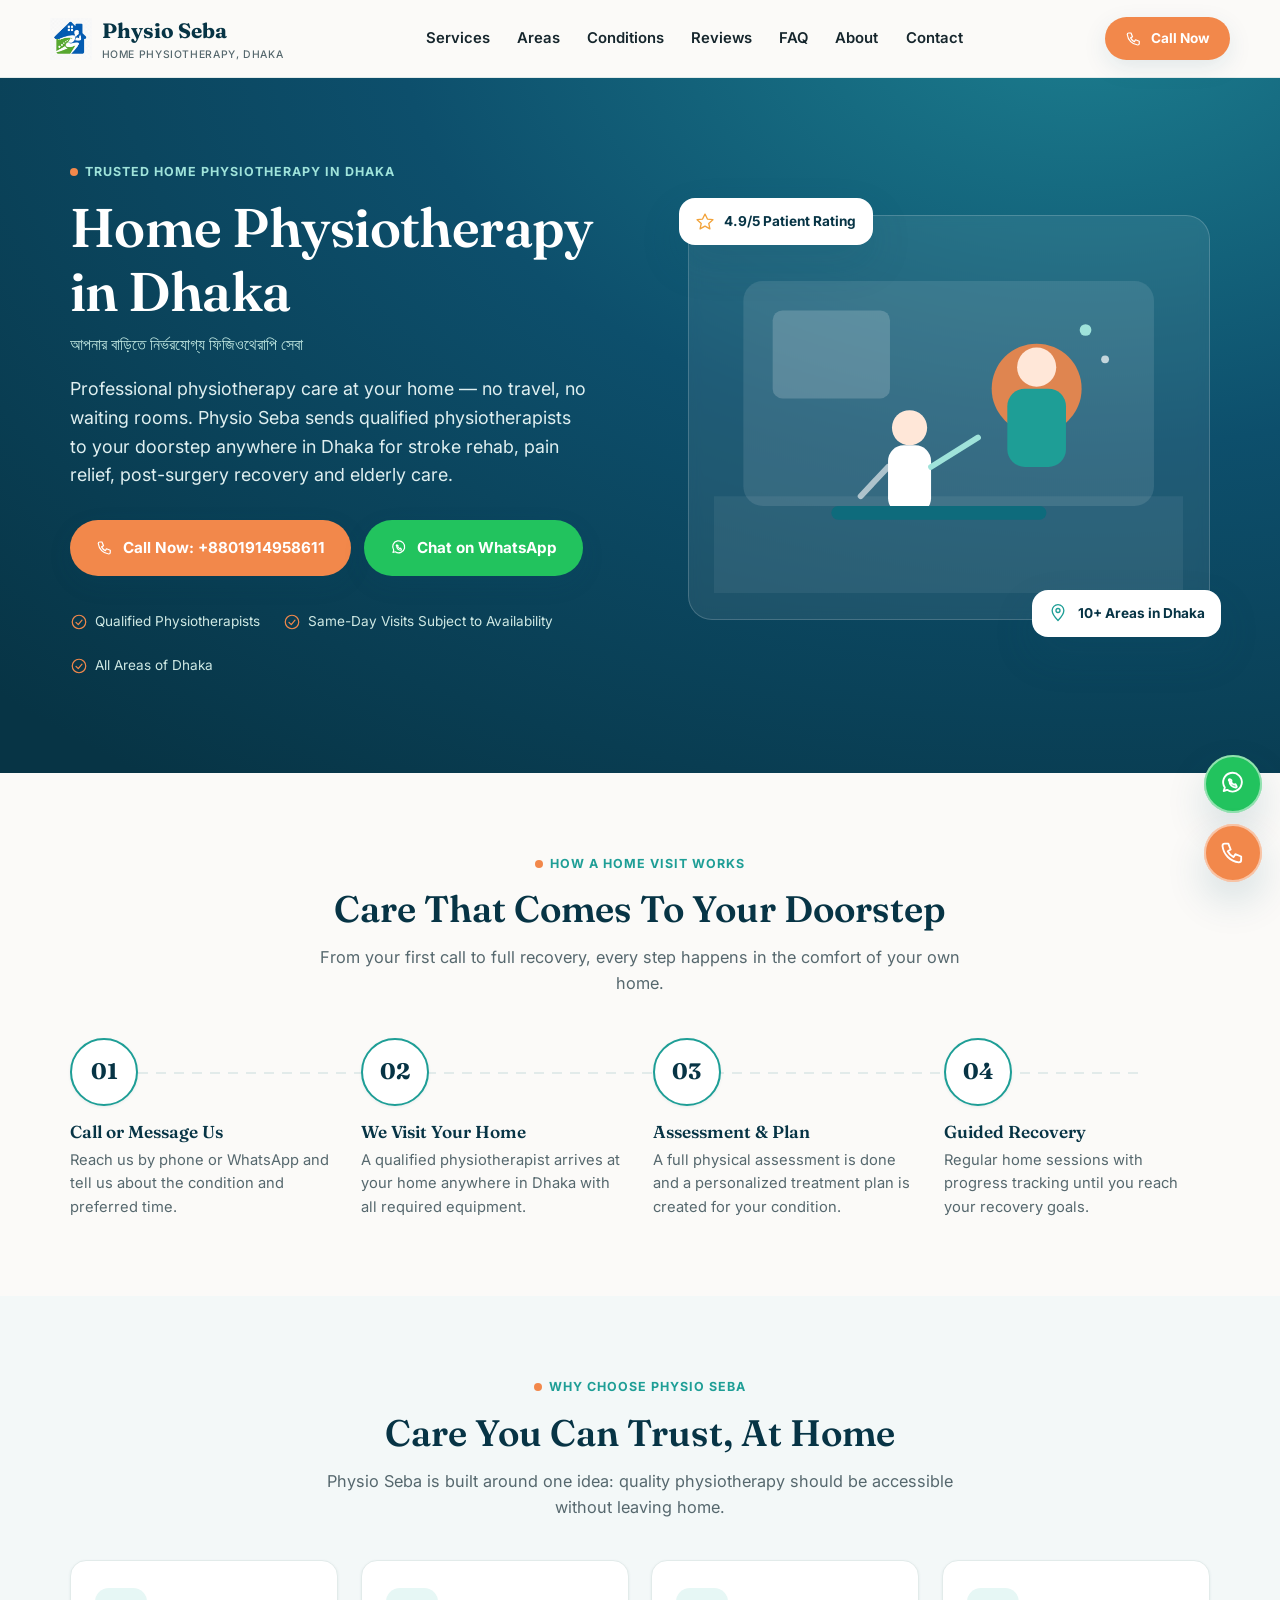
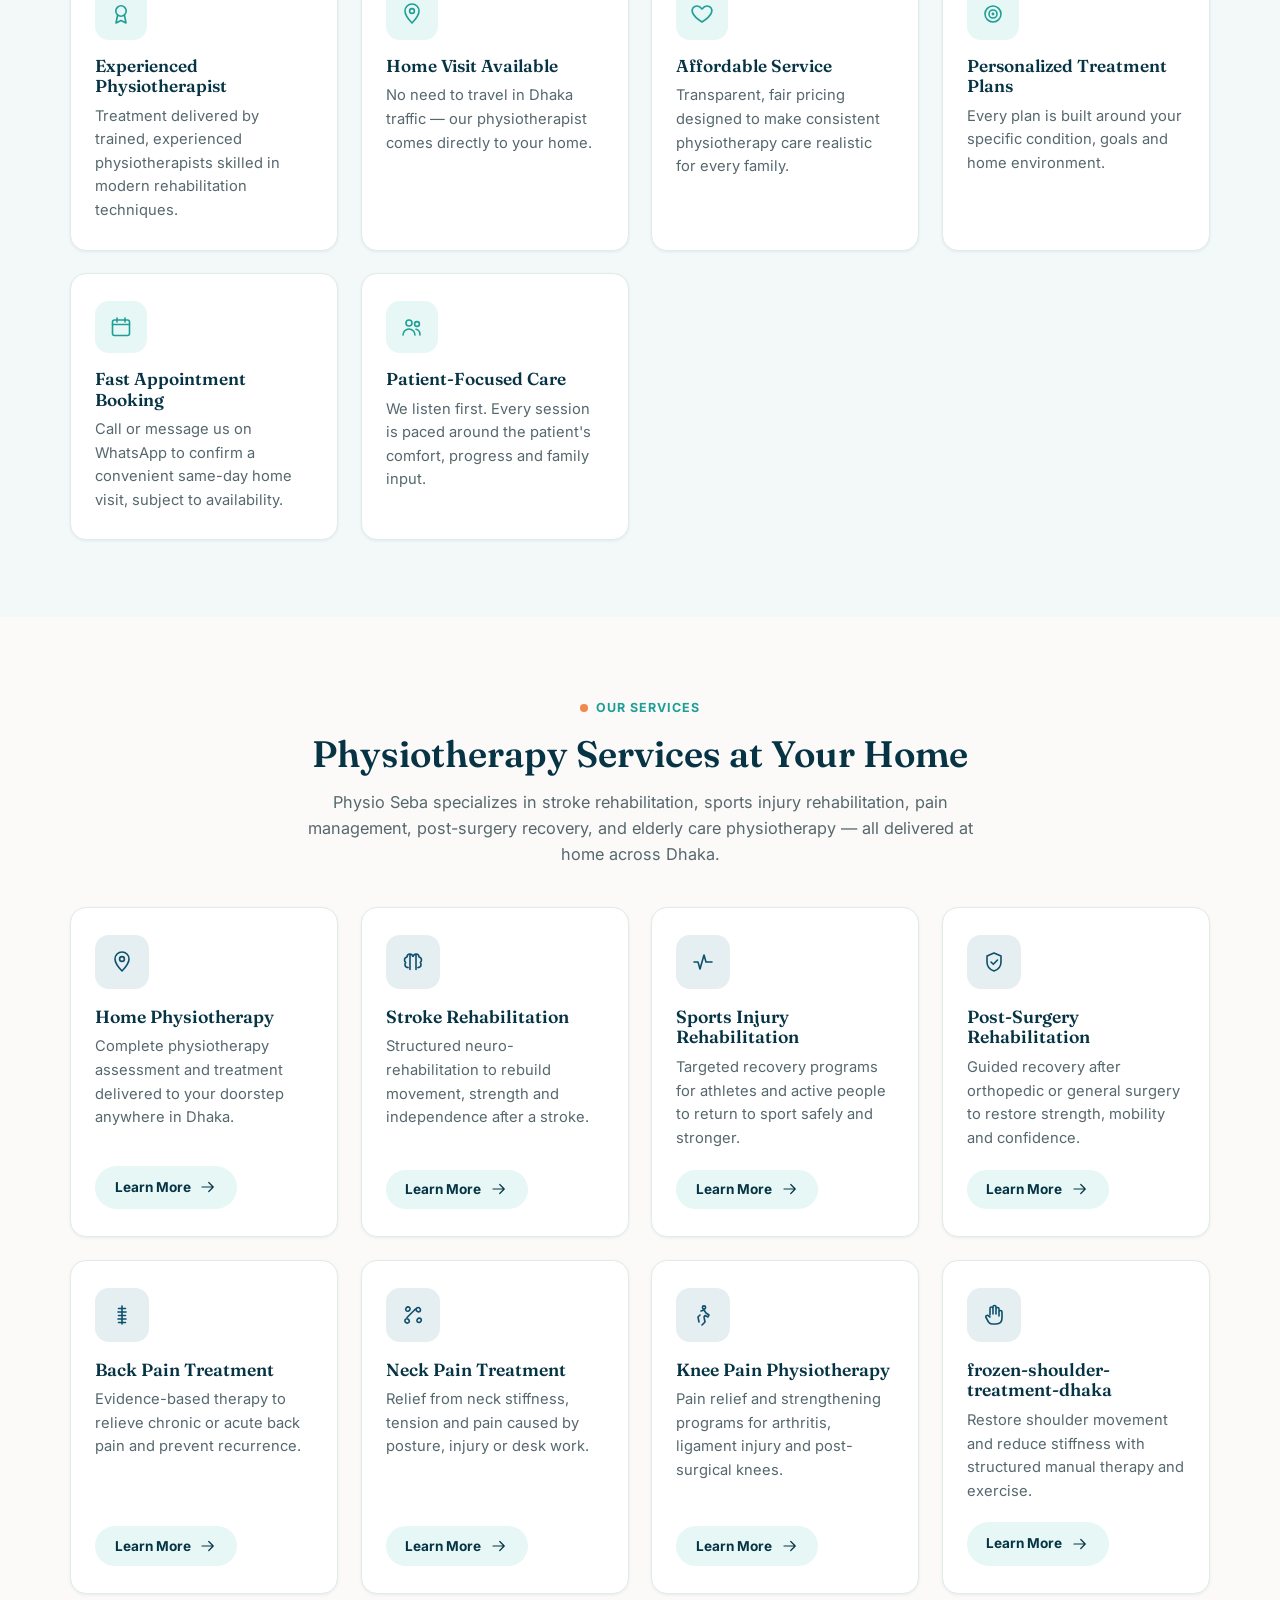
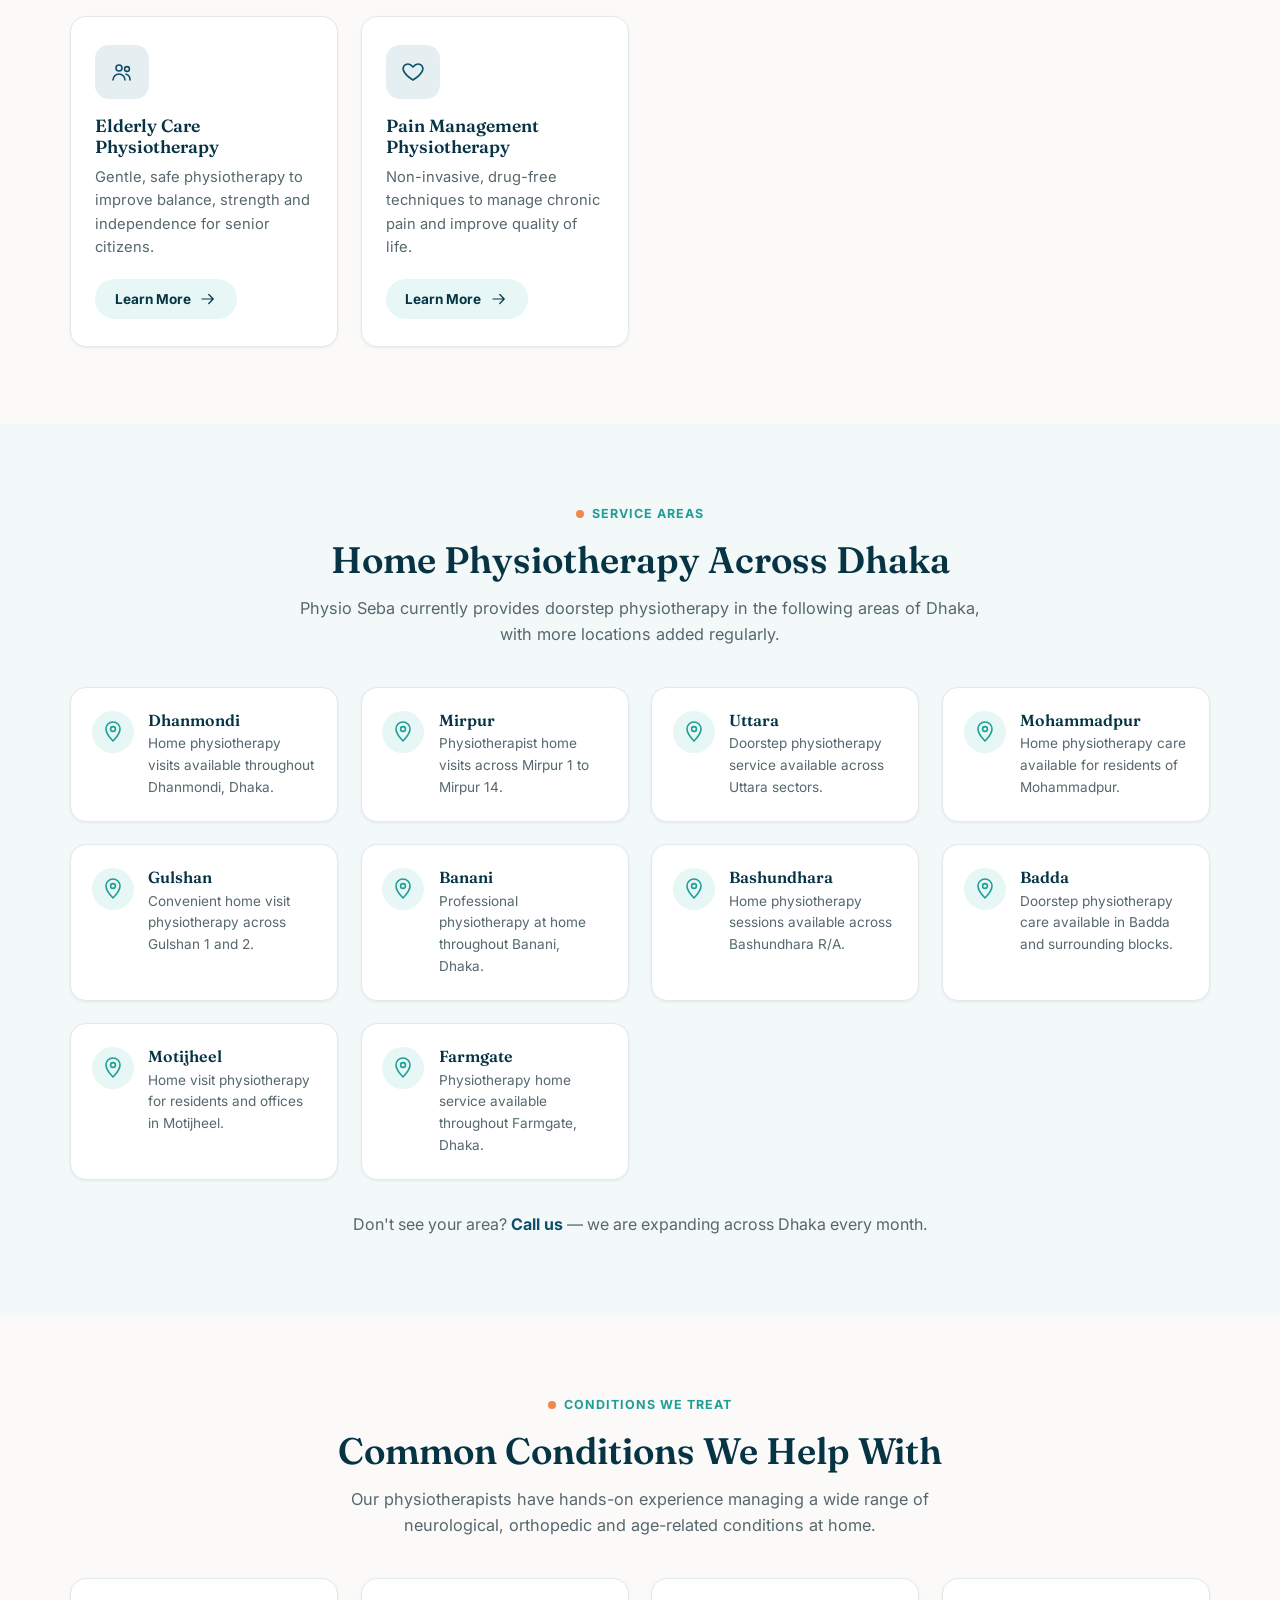
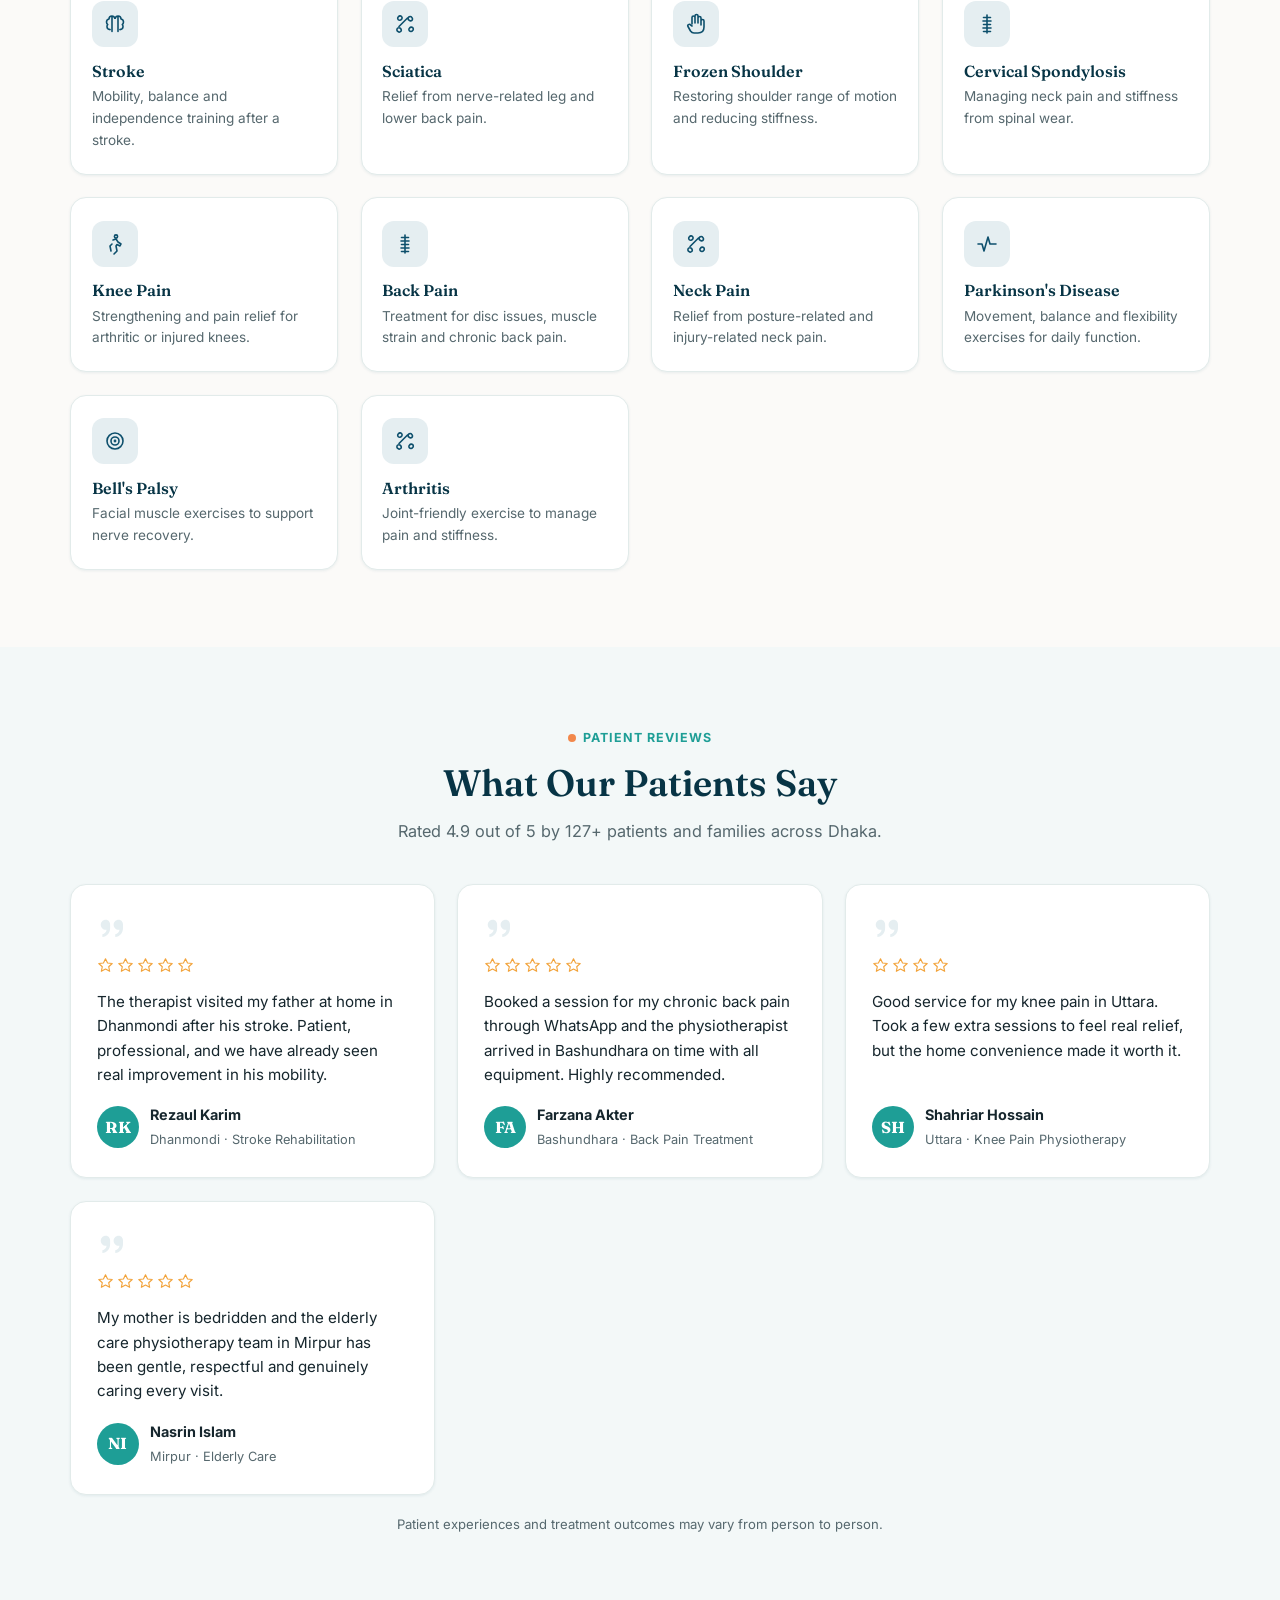
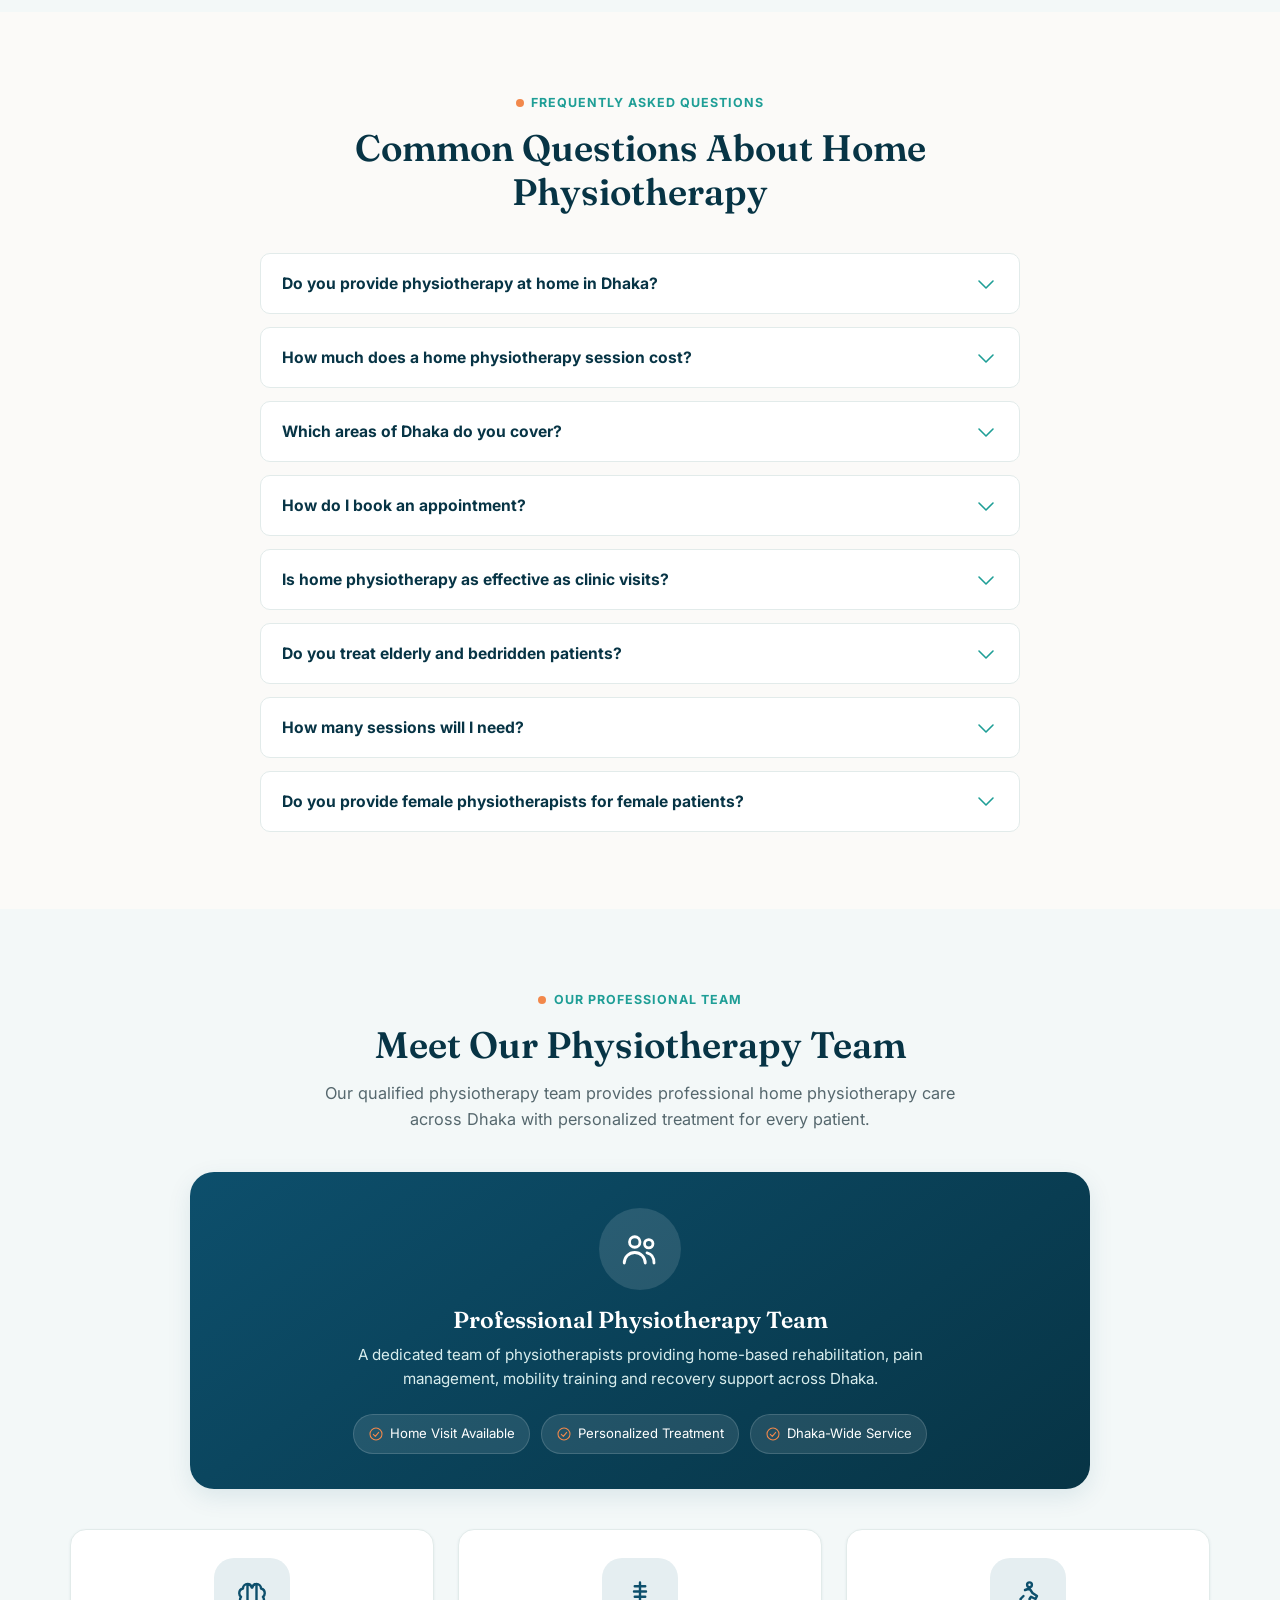
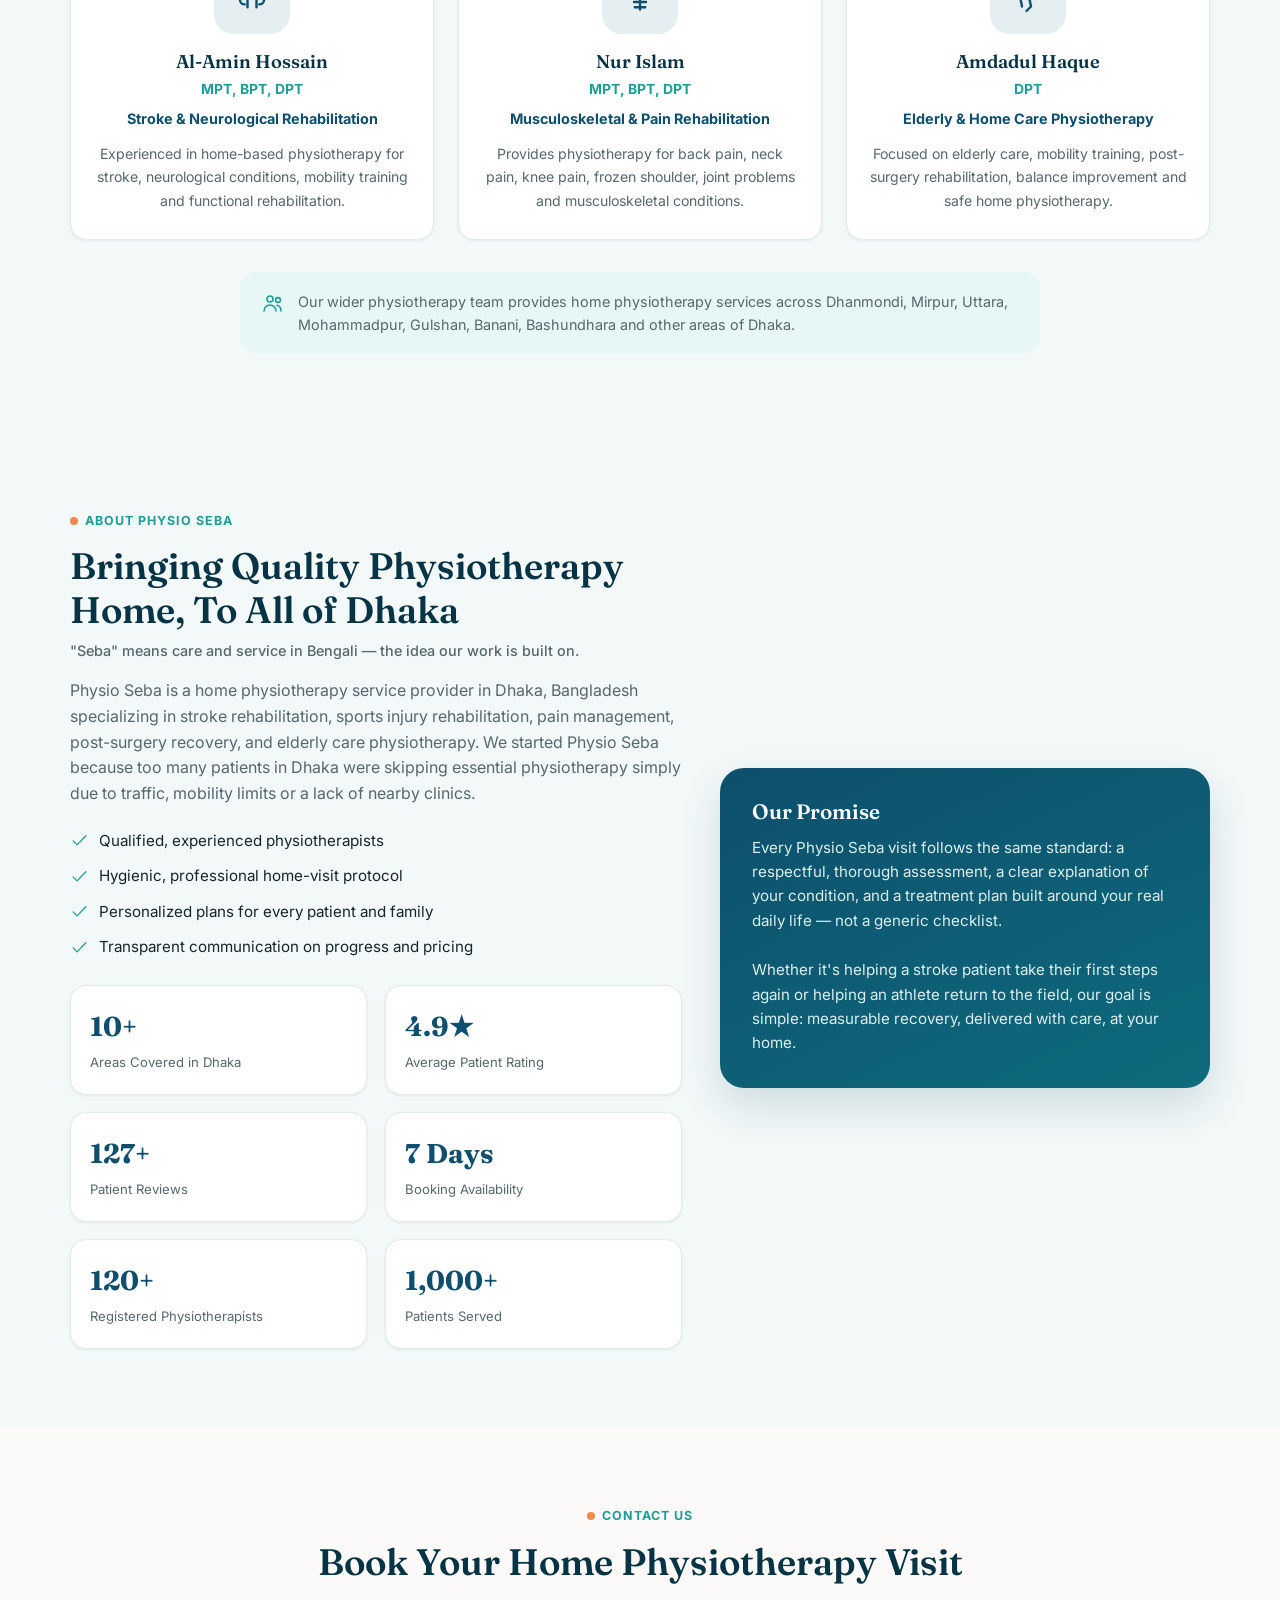
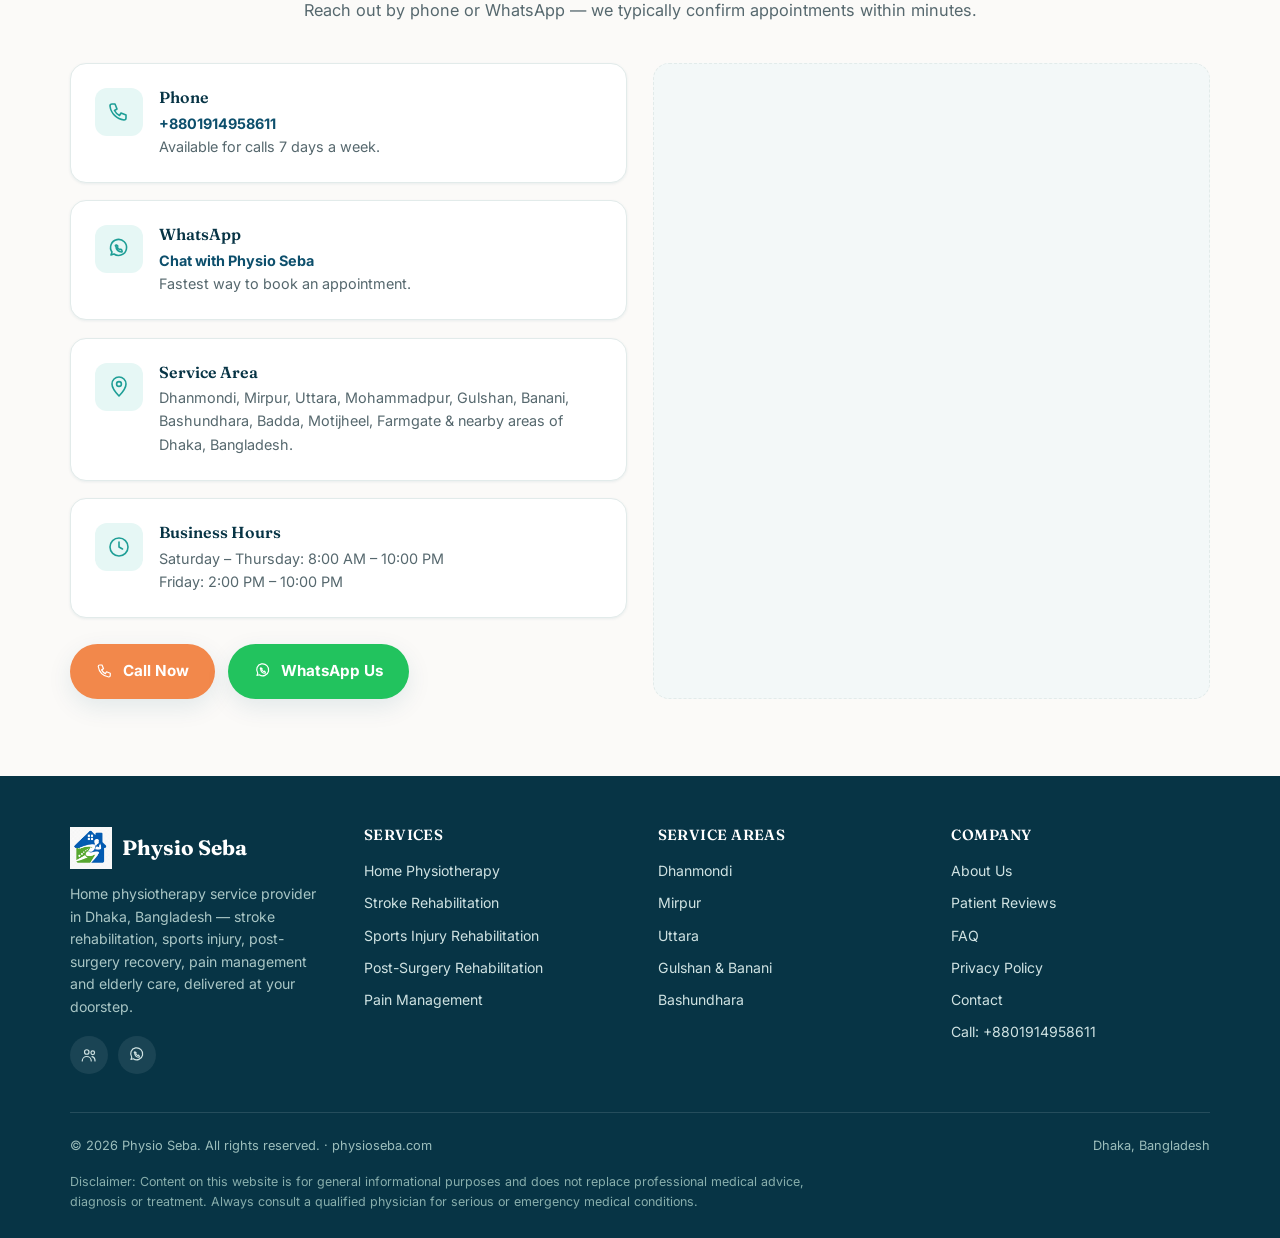
==== commit 2f5e611a: "Update index.html" ====
--- a/index.html
+++ b/index.html
@@ -1182,10 +1182,14 @@
 
       <article class="service-card reveal">
         <div class="service-icon"><svg class="icon" aria-hidden="true"><use href="#ic-hand"/></svg></div>
-        <h3>Frozen Shoulder Treatment</h3>
+        <h3>frozen-shoulder-treatment-dhaka</h3>
         <p>Restore shoulder movement and reduce stiffness with structured manual therapy and exercise.</p>
-        <button class="btn btn-ghost btn-sm" data-modal-target="frozen-shoulder">Learn More <svg class="icon" aria-hidden="true"><use href="#ic-arrow-right"/></svg></button>
-      </article>
+<a href="/home-physiotherapy/" class="btn btn-ghost btn-sm">
+  Learn More
+  <svg class="icon" aria-hidden="true">
+    <use href="#ic-arrow-right"></use>
+  </svg>
+</a>      </article>
 
       <article class="service-card reveal">
         <div class="service-icon"><svg class="icon" aria-hidden="true"><use href="#ic-users"/></svg></div>
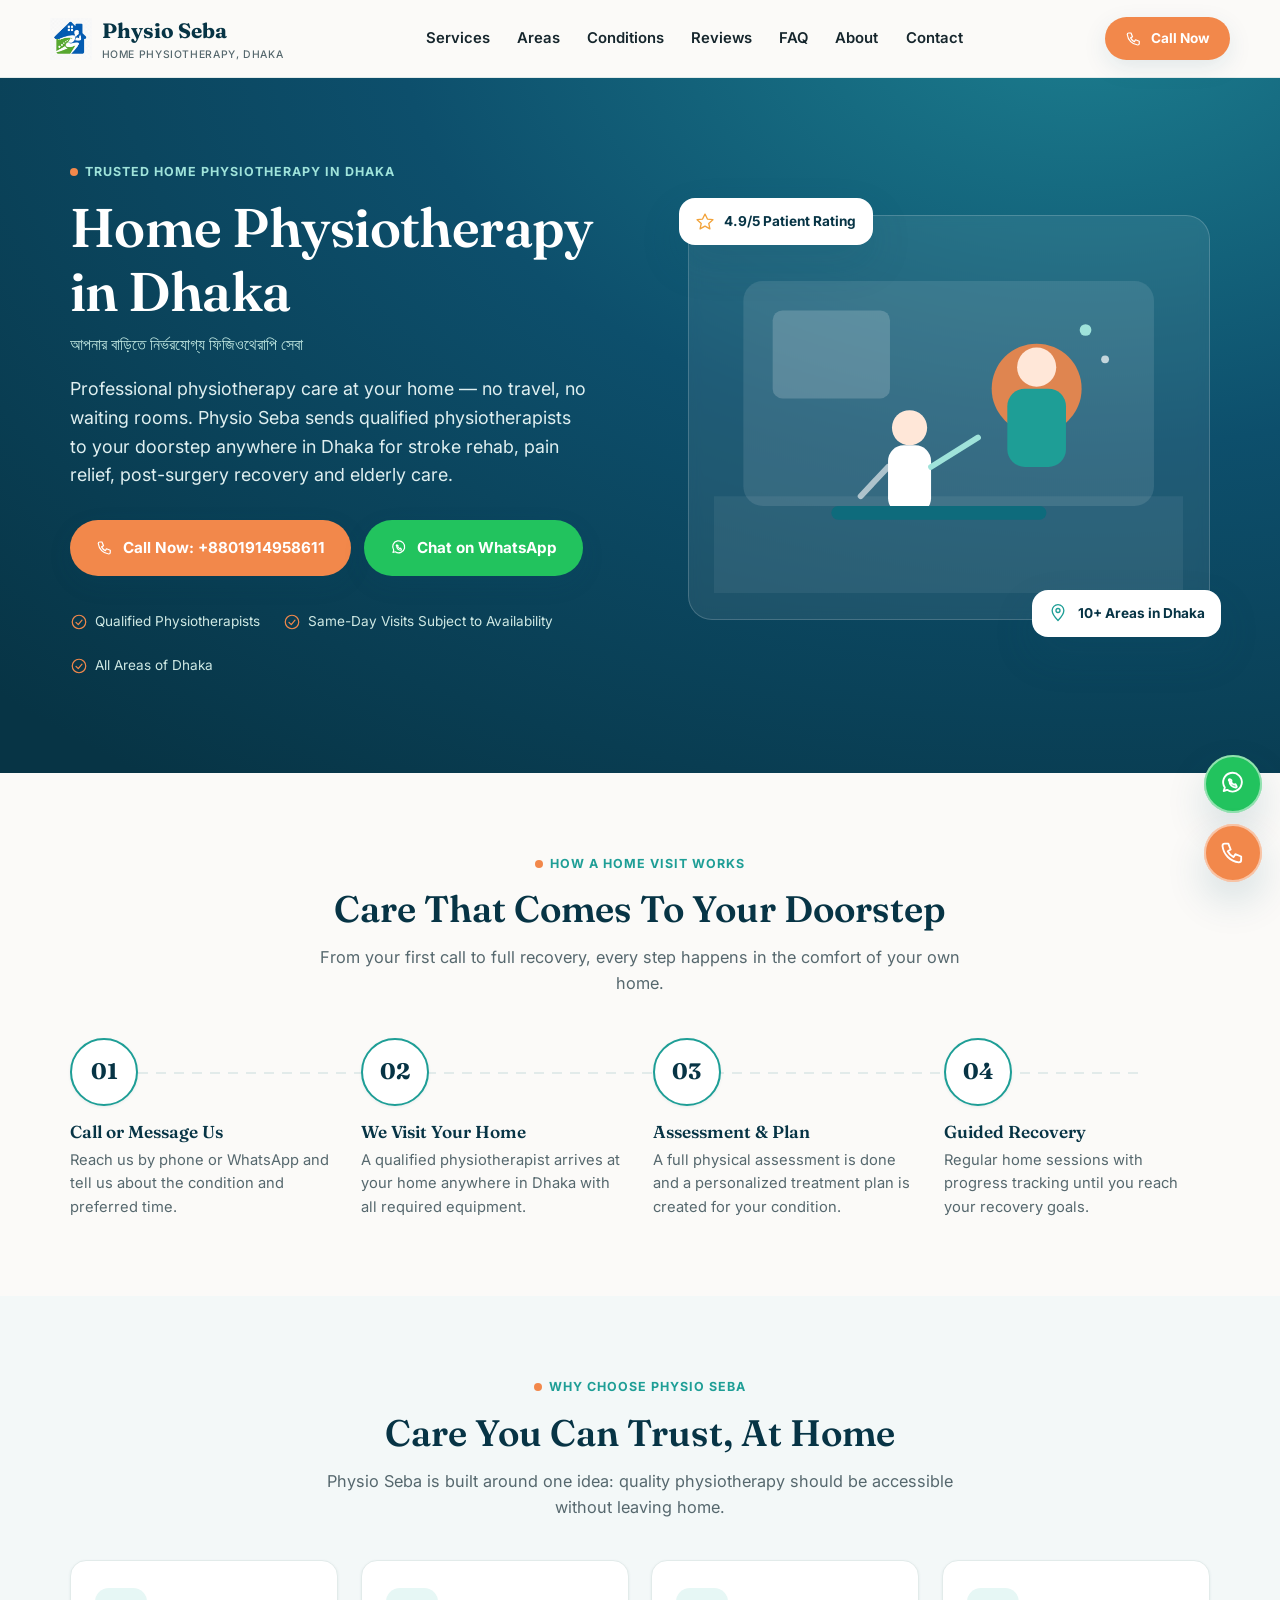
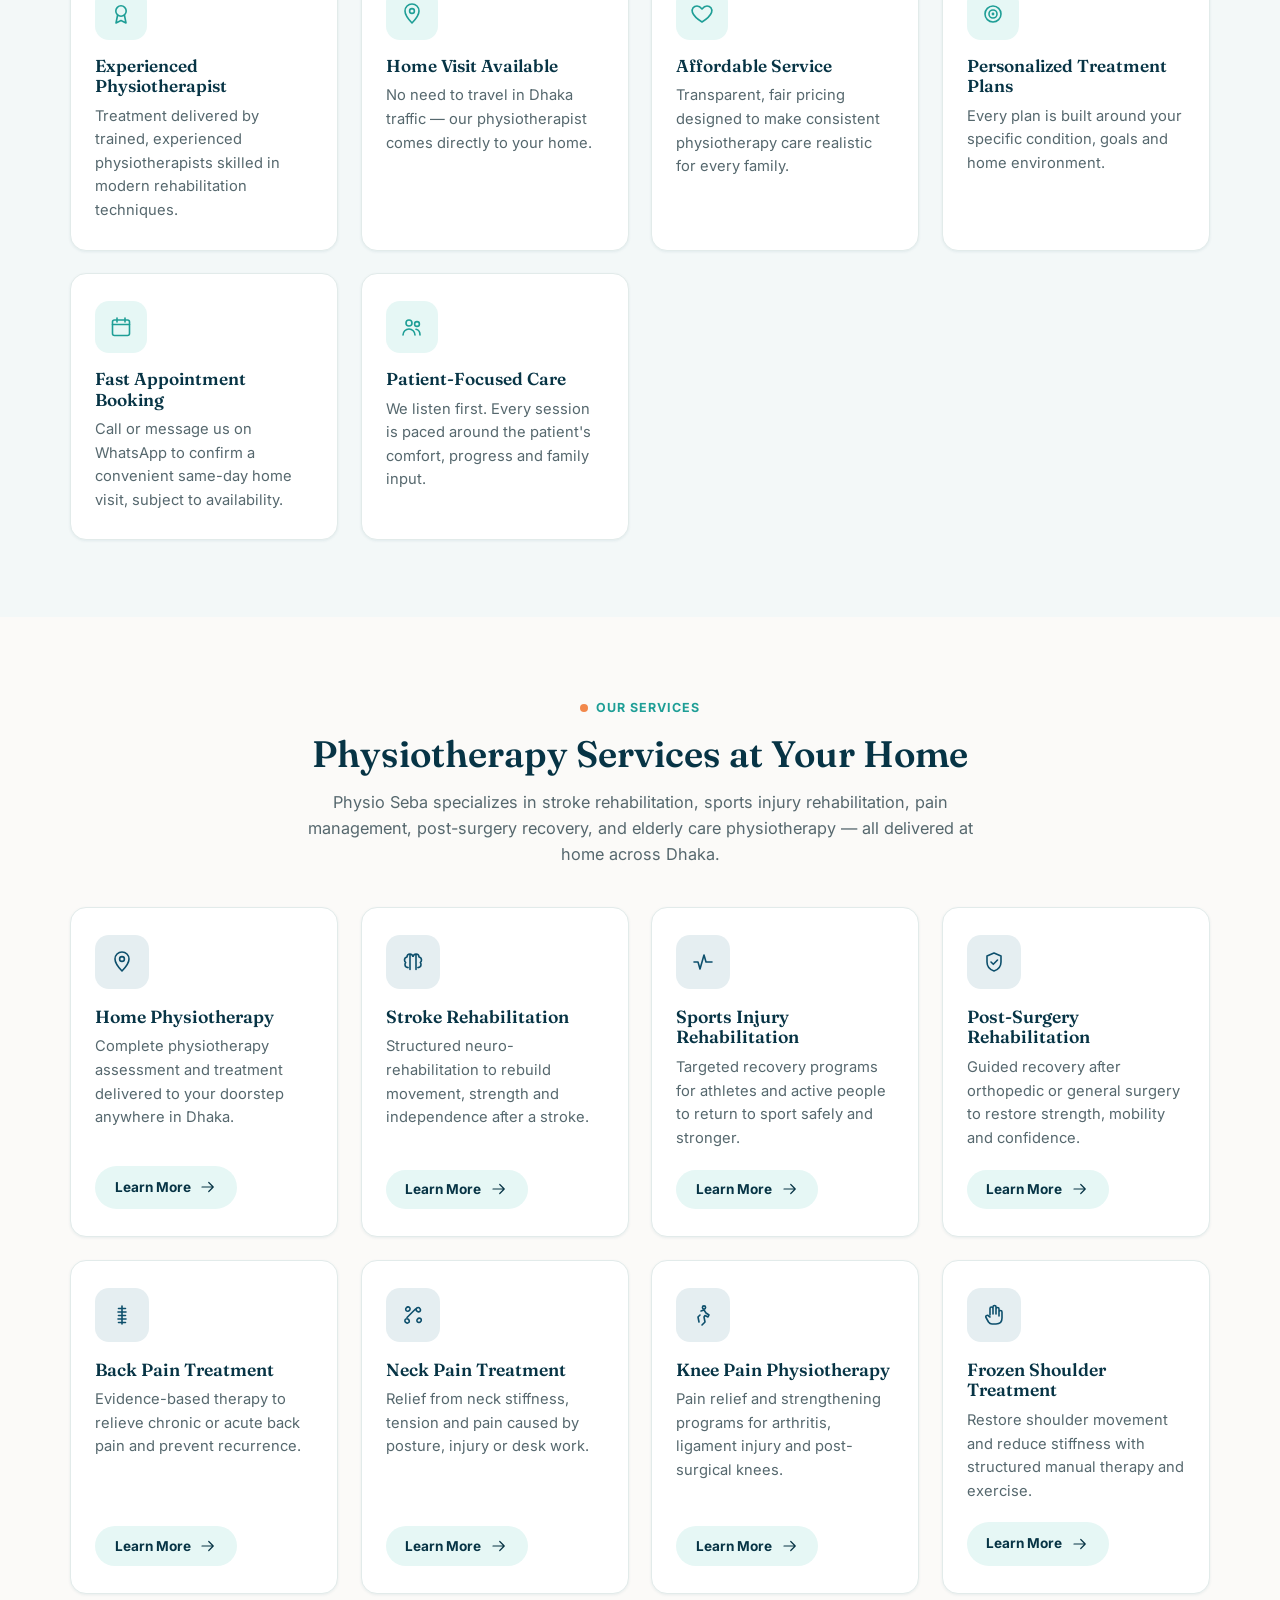
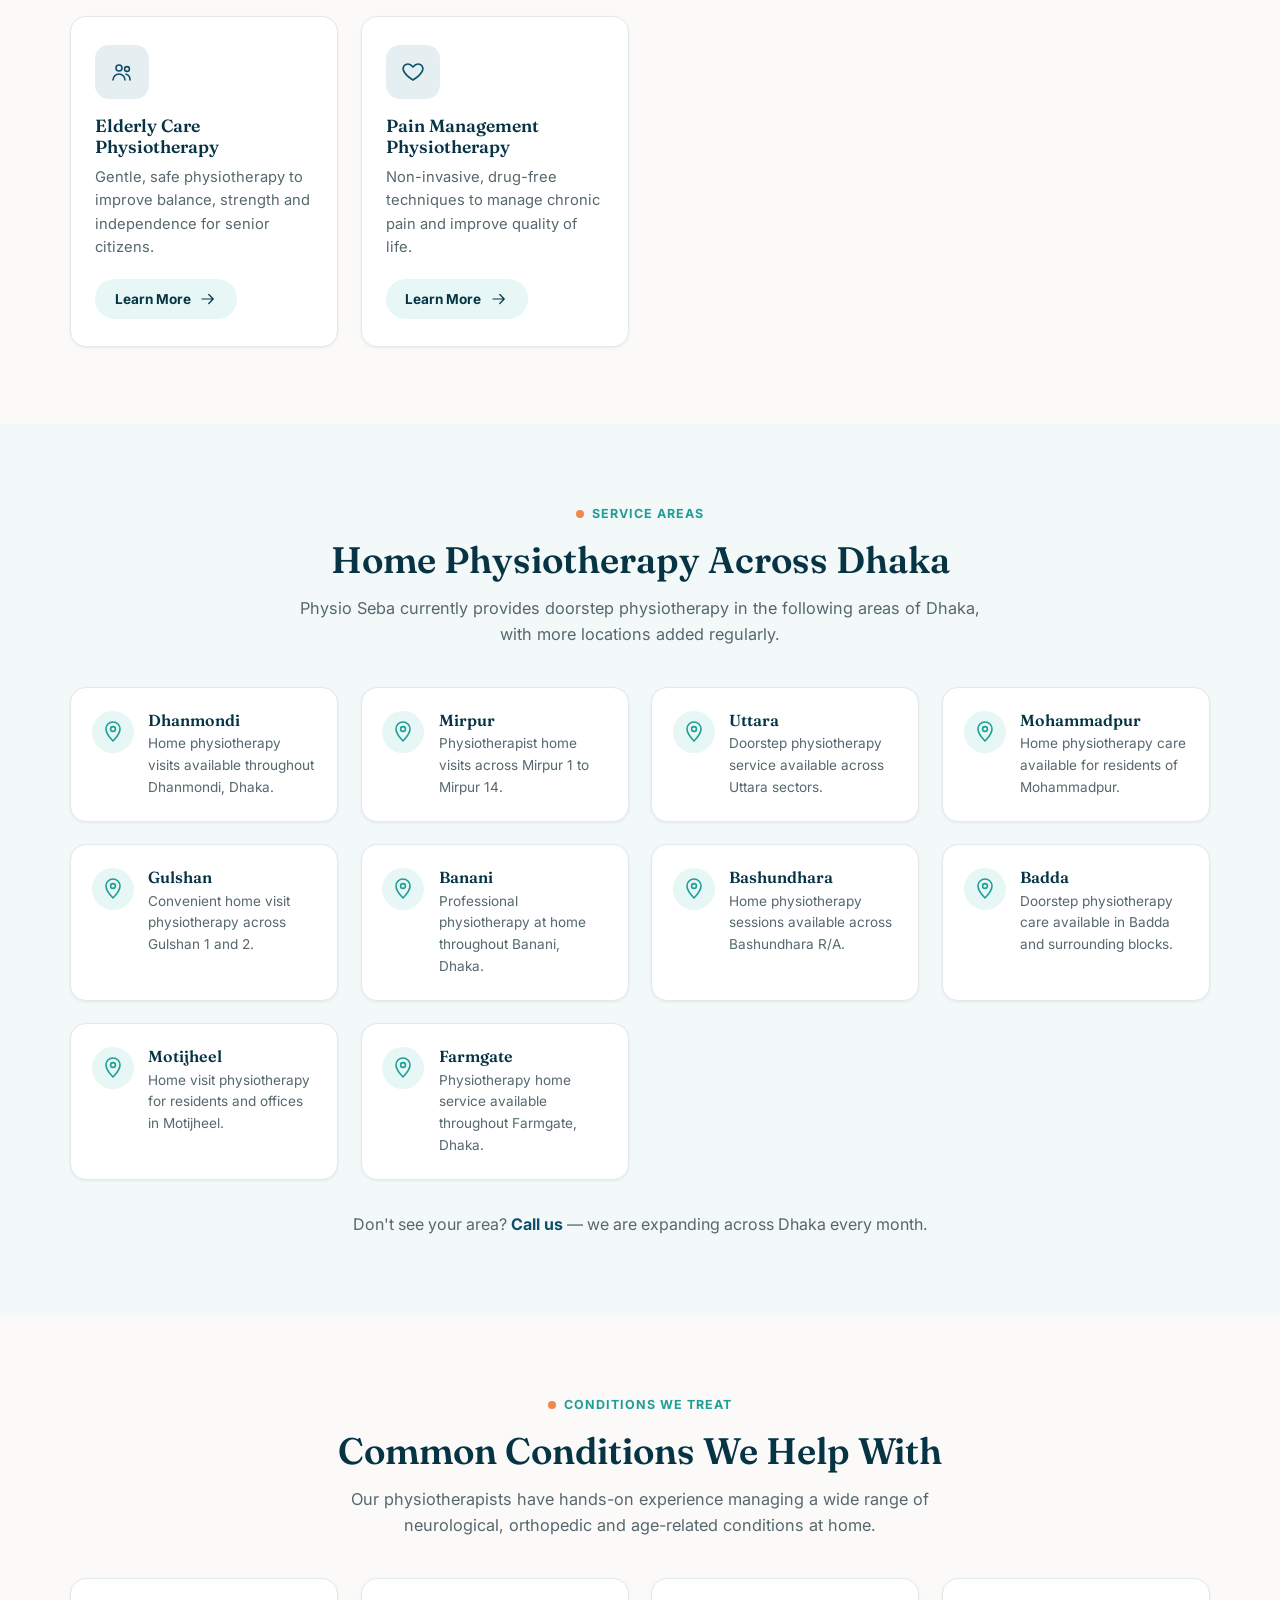
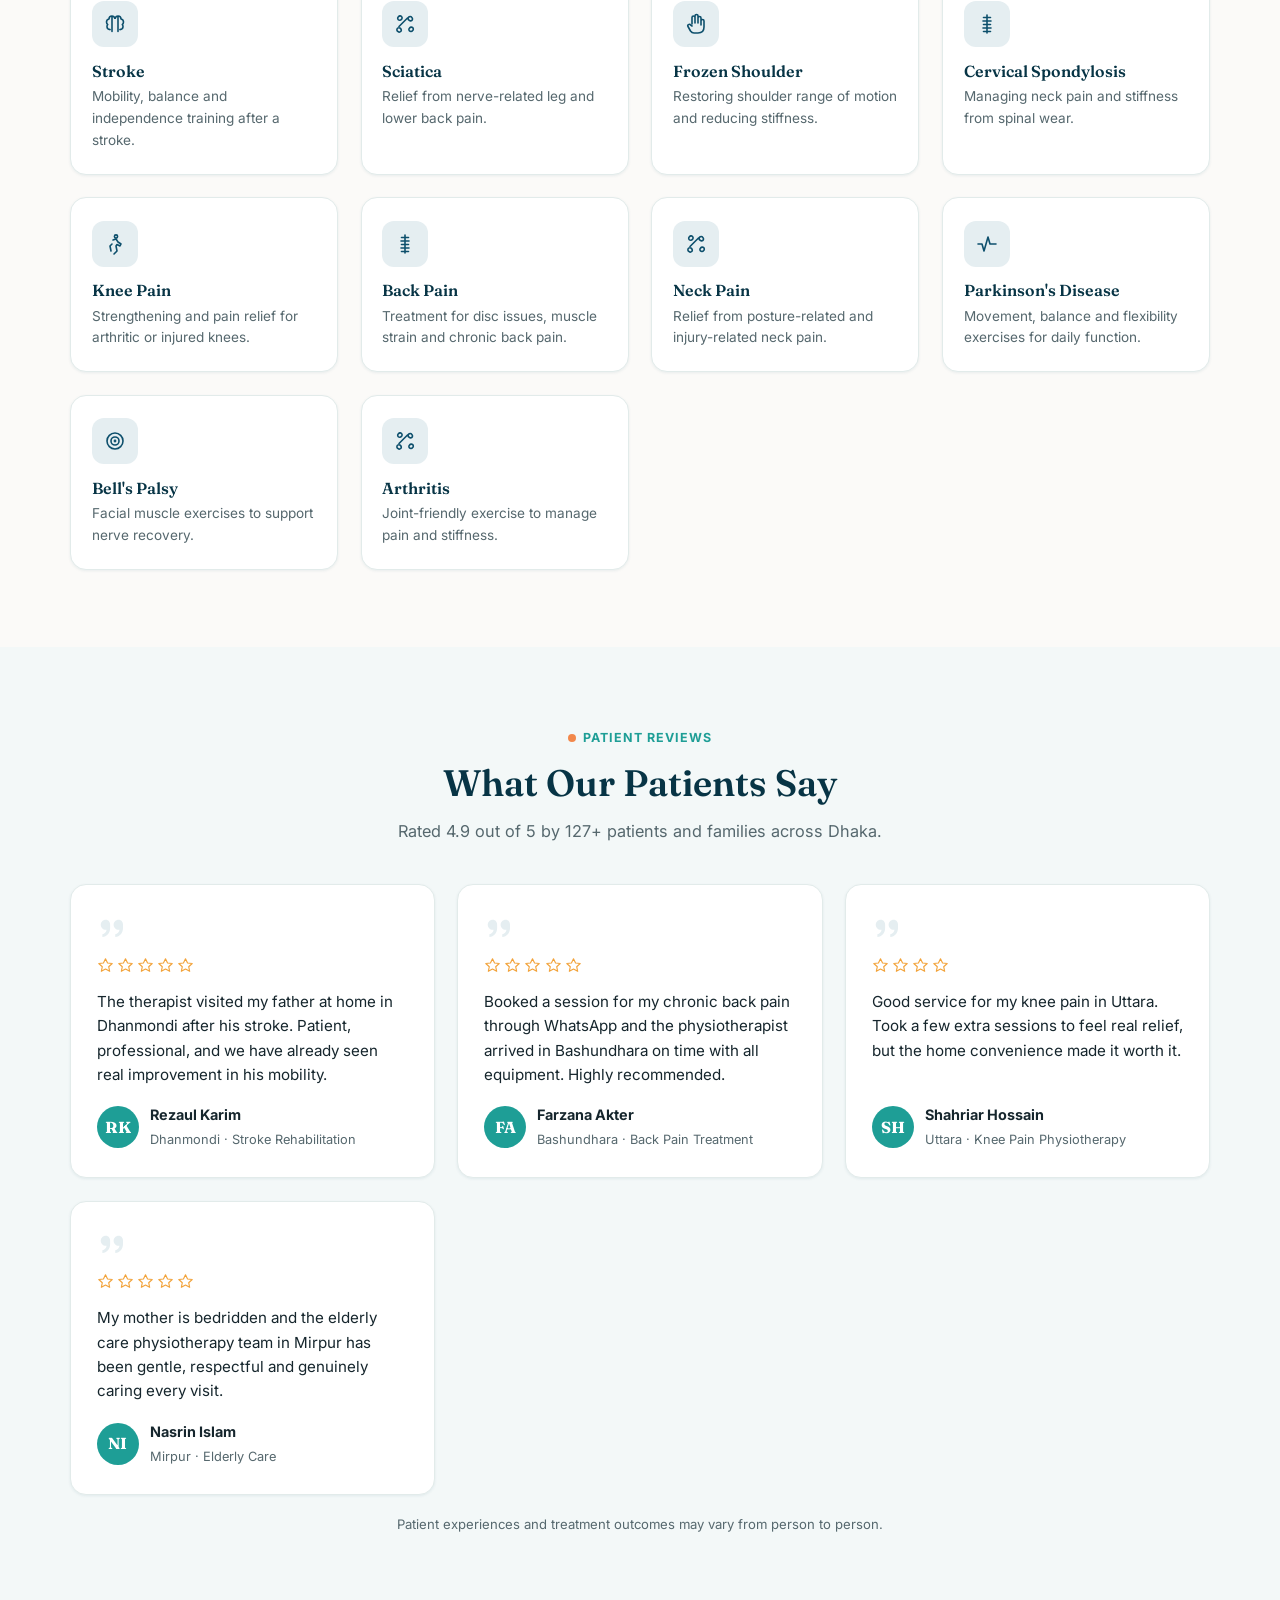
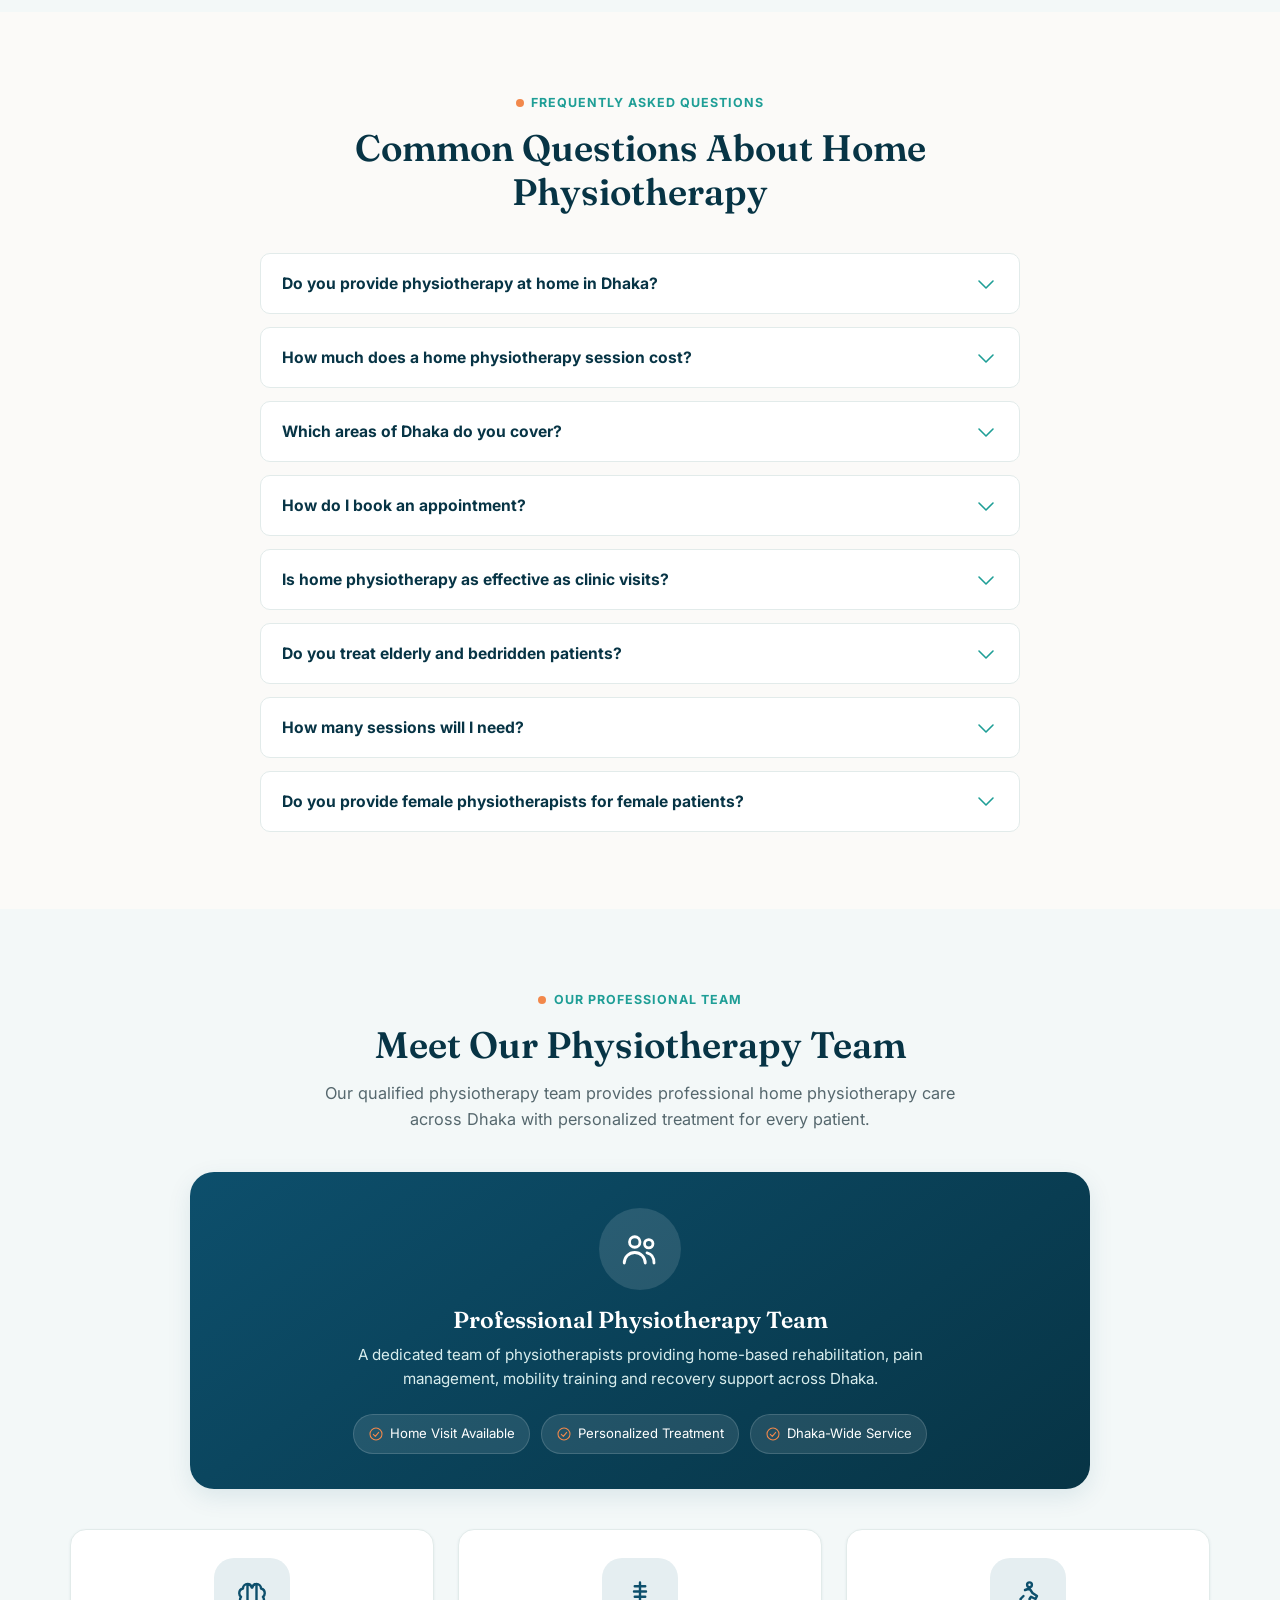
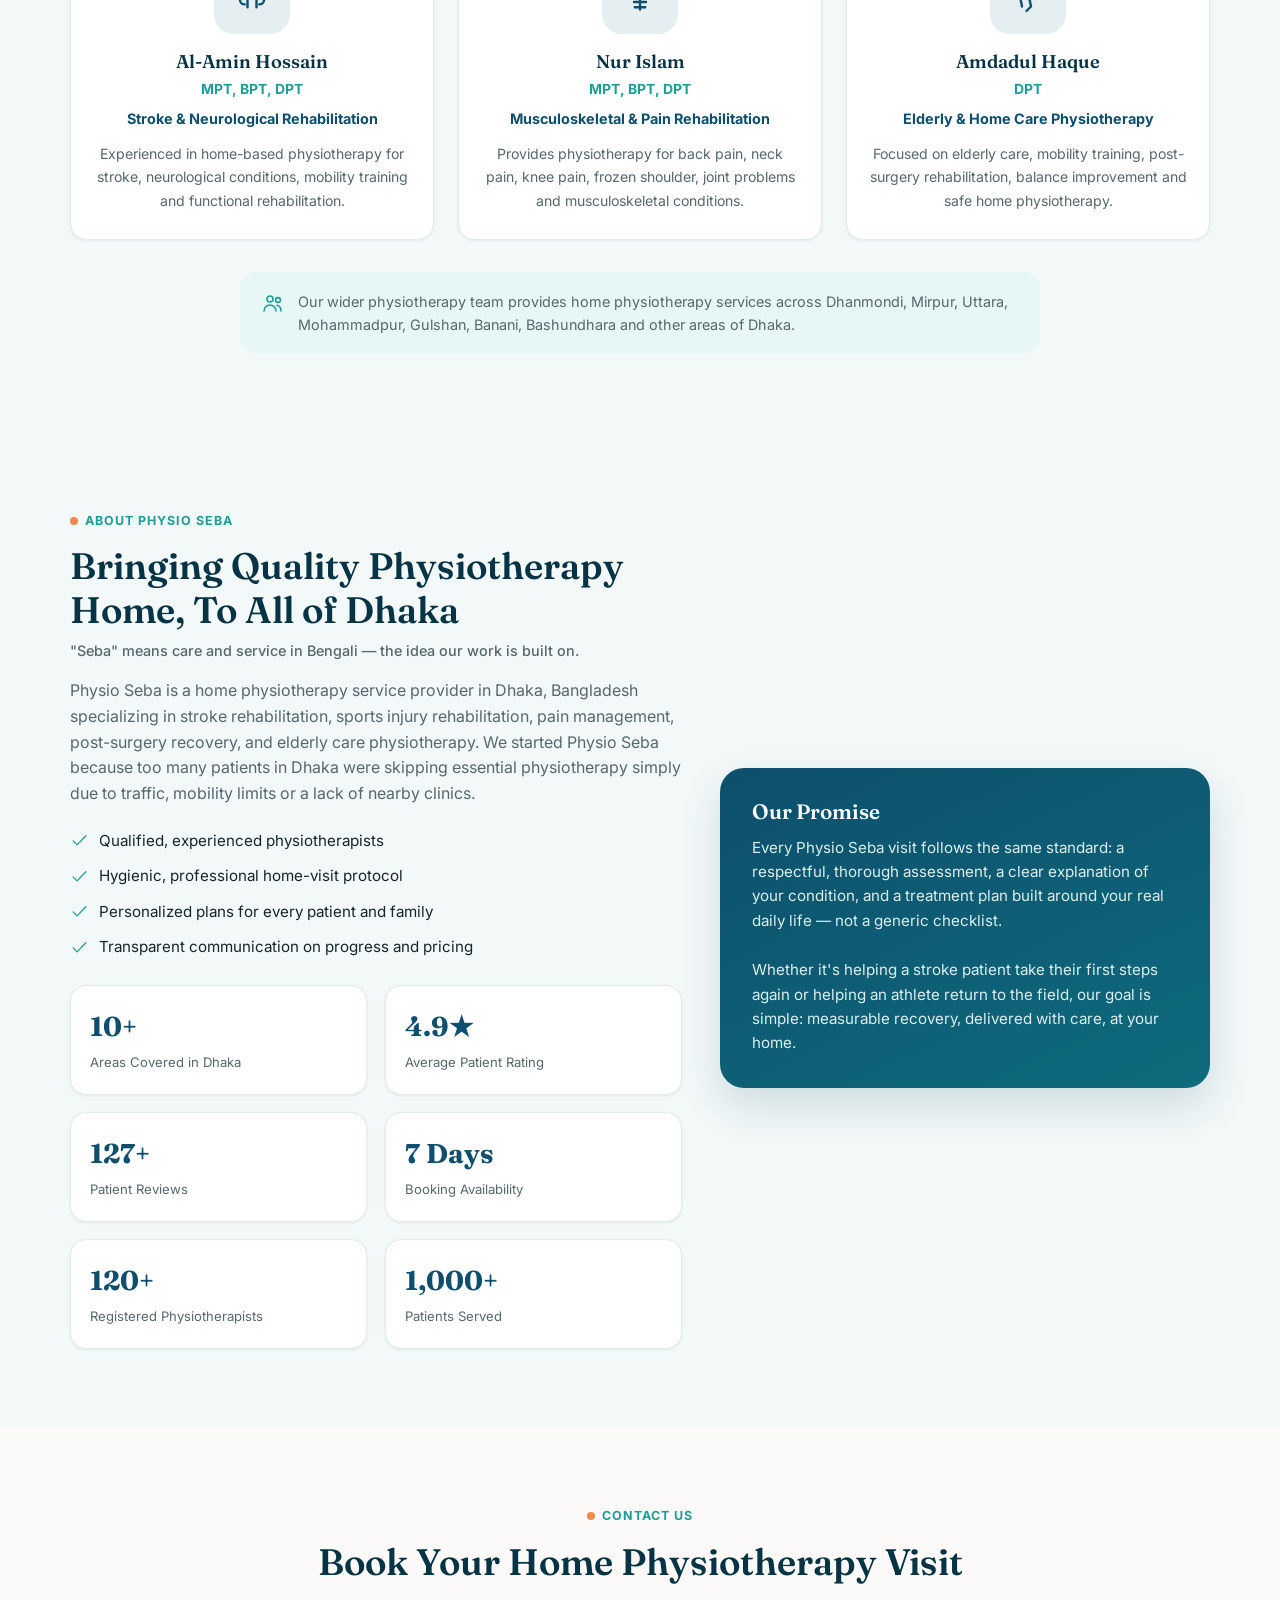
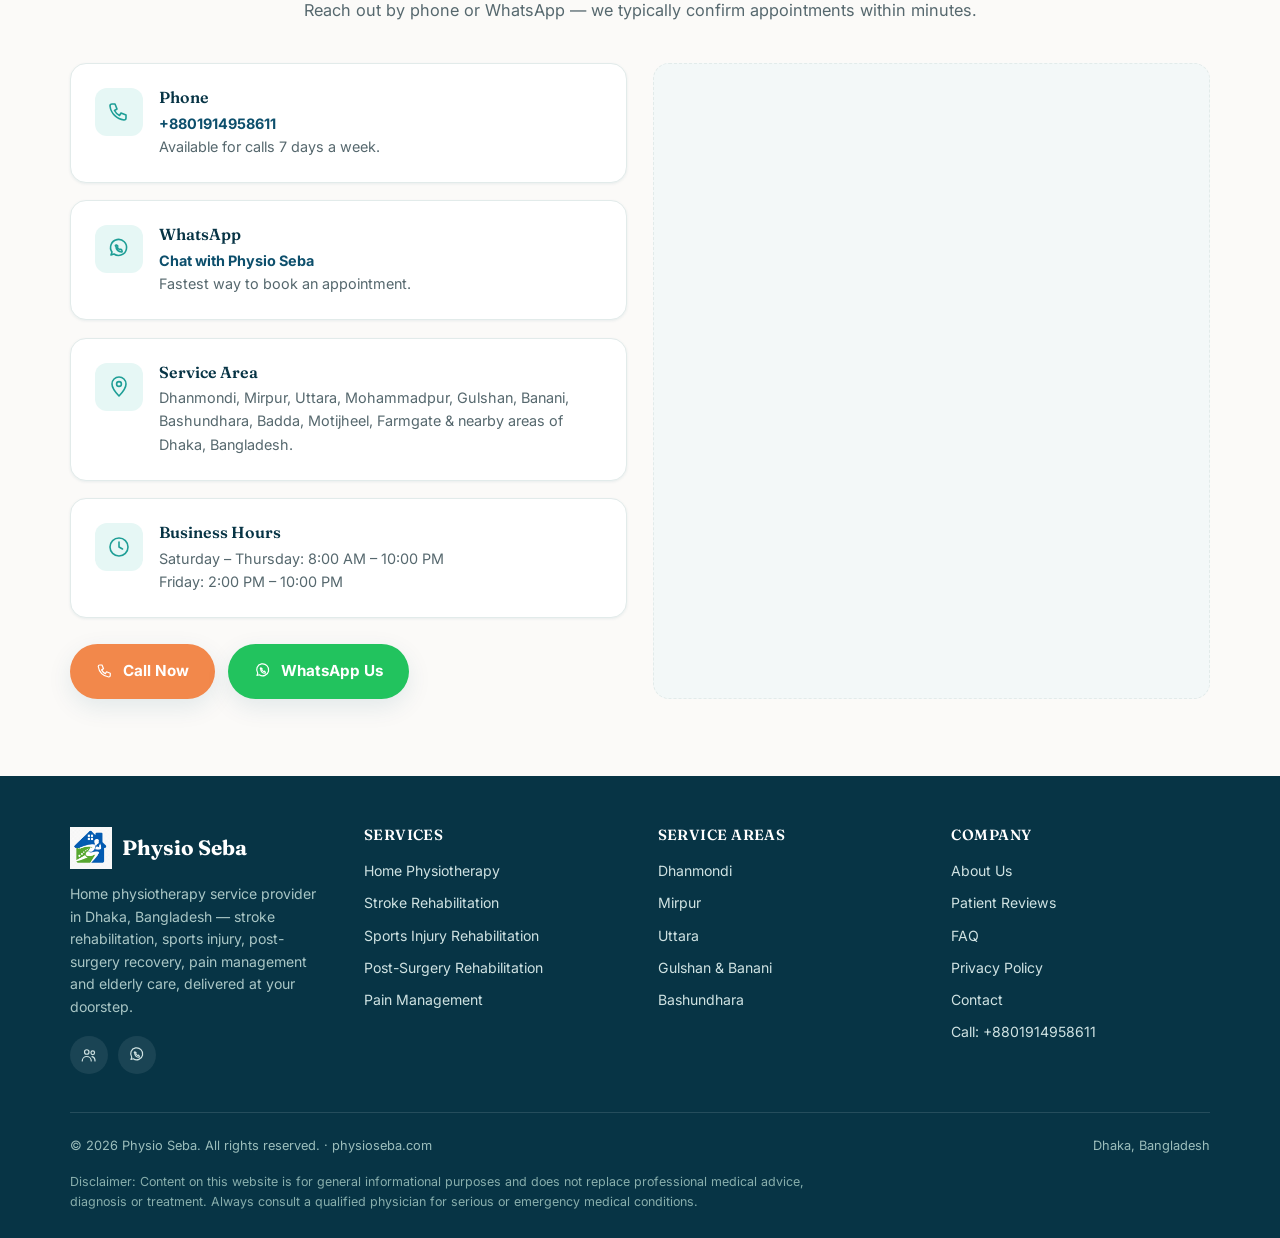
==== commit aec4851a: "Update index.html" ====
--- a/index.html
+++ b/index.html
@@ -1182,14 +1182,13 @@
 
       <article class="service-card reveal">
         <div class="service-icon"><svg class="icon" aria-hidden="true"><use href="#ic-hand"/></svg></div>
-        <h3>frozen-shoulder-treatment-dhaka</h3>
+        <h3>Frozen Shoulder Treatment</h3>
         <p>Restore shoulder movement and reduce stiffness with structured manual therapy and exercise.</p>
-<a href="/home-physiotherapy/" class="btn btn-ghost btn-sm">
+<a href="/frozen-shoulder-treatment-dhaka/" class="btn btn-ghost btn-sm">
   Learn More
   <svg class="icon" aria-hidden="true">
-    <use href="#ic-arrow-right"></use>
-  </svg>
-</a>      </article>
+    <use href="#ic-arrow-right"></use> </svg></a> 
+      </article>
 
       <article class="service-card reveal">
         <div class="service-icon"><svg class="icon" aria-hidden="true"><use href="#ic-users"/></svg></div>
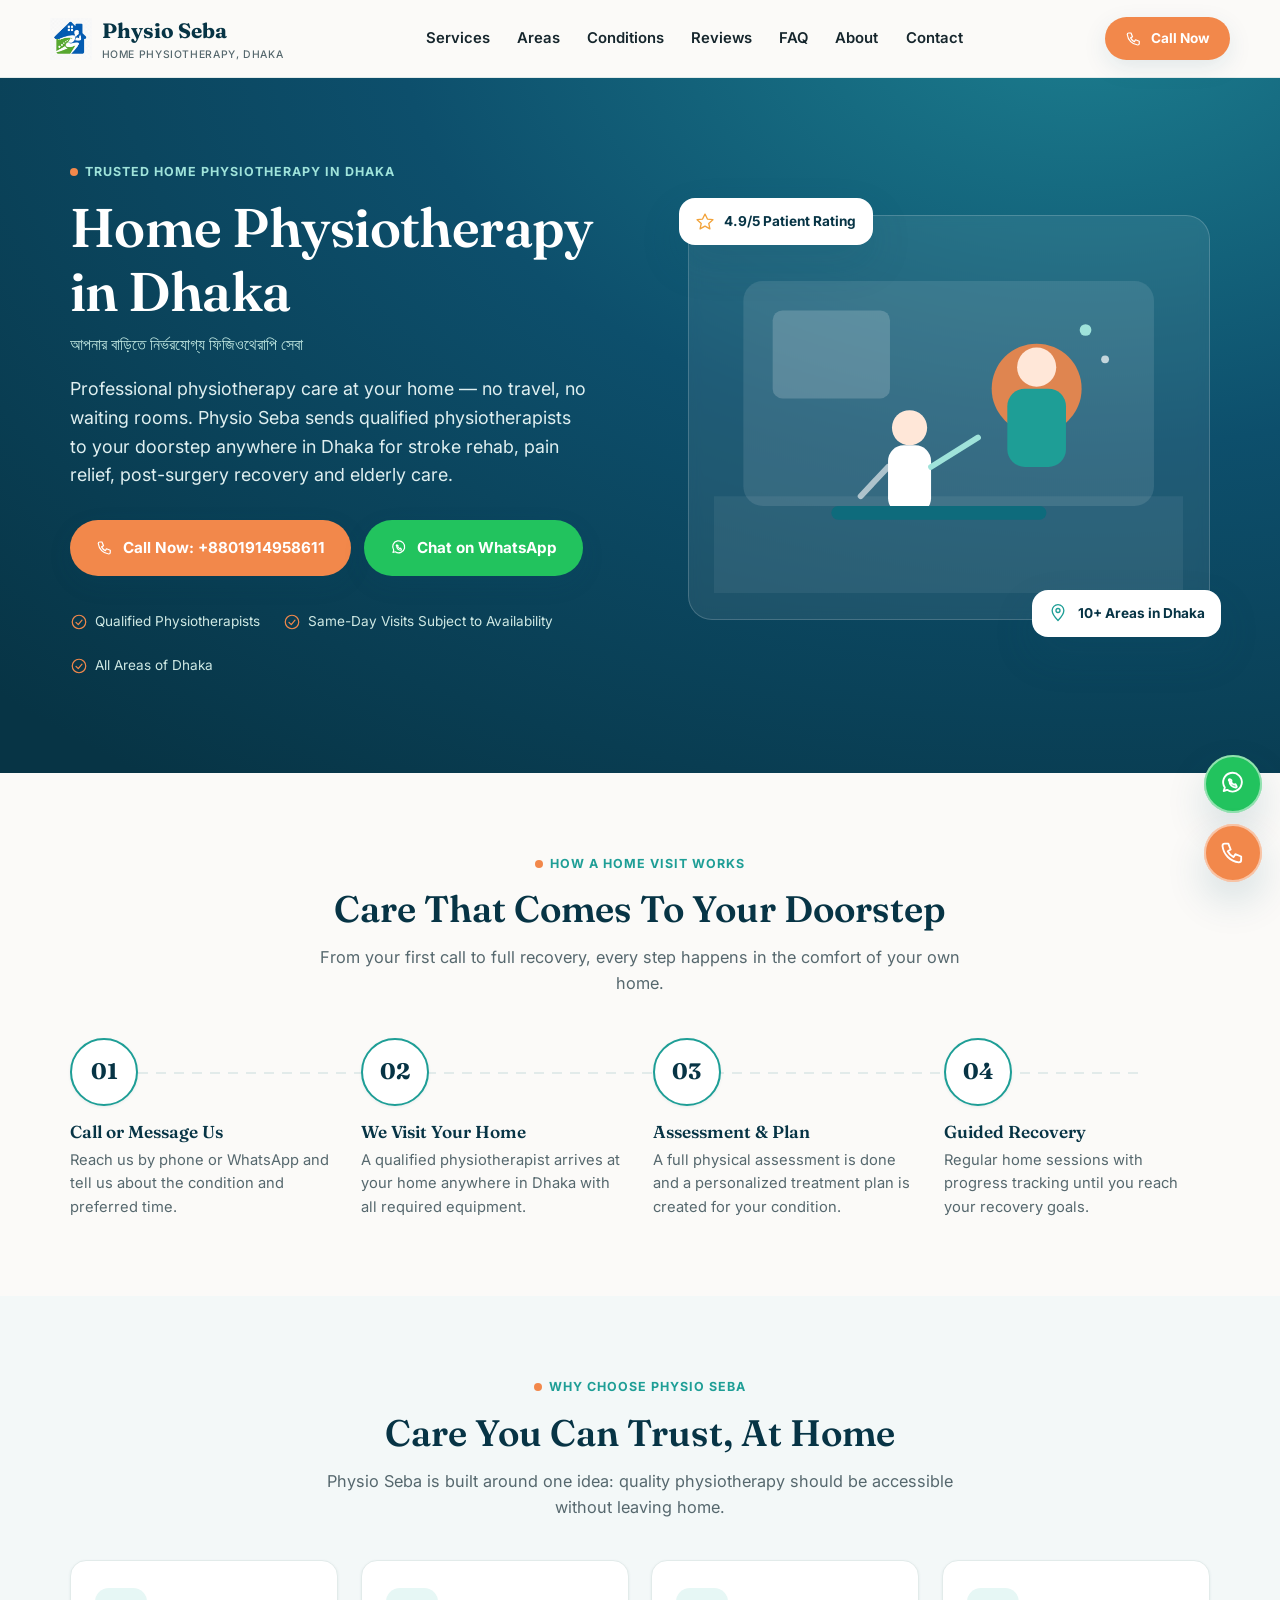
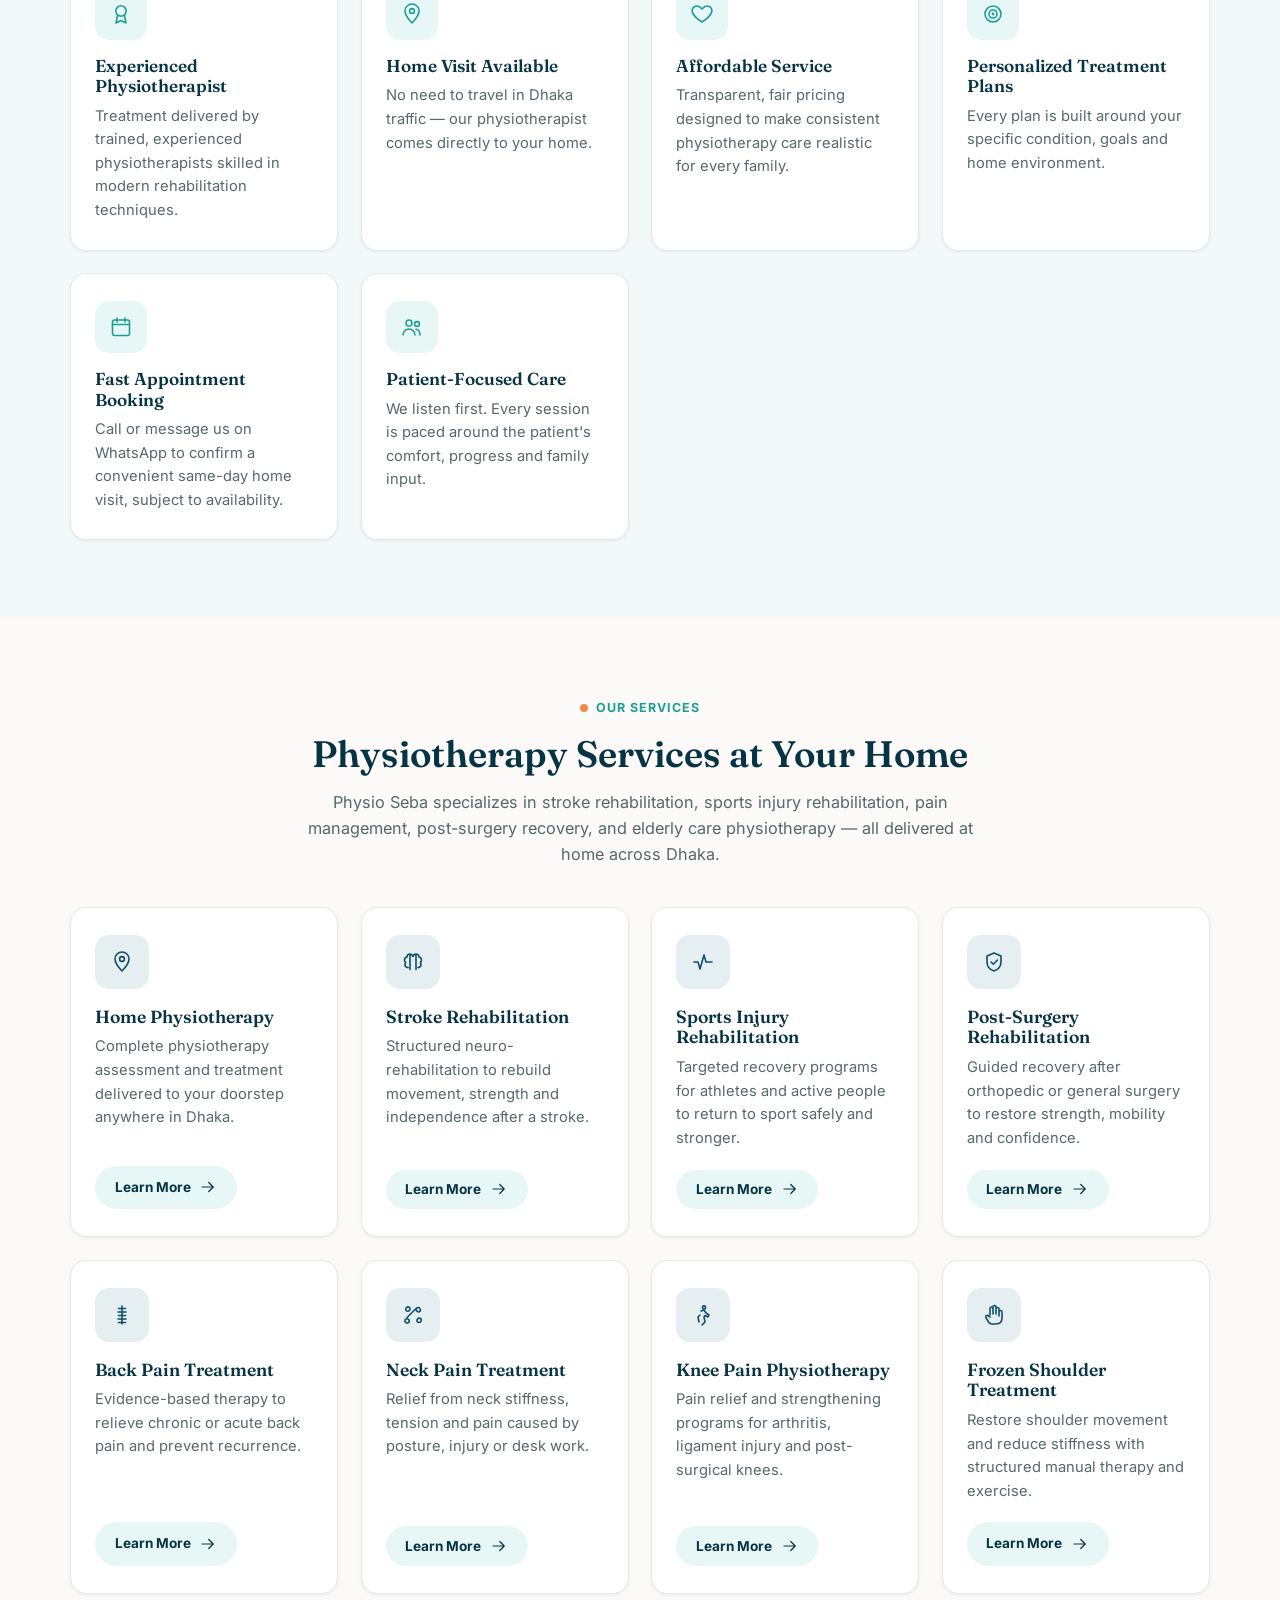
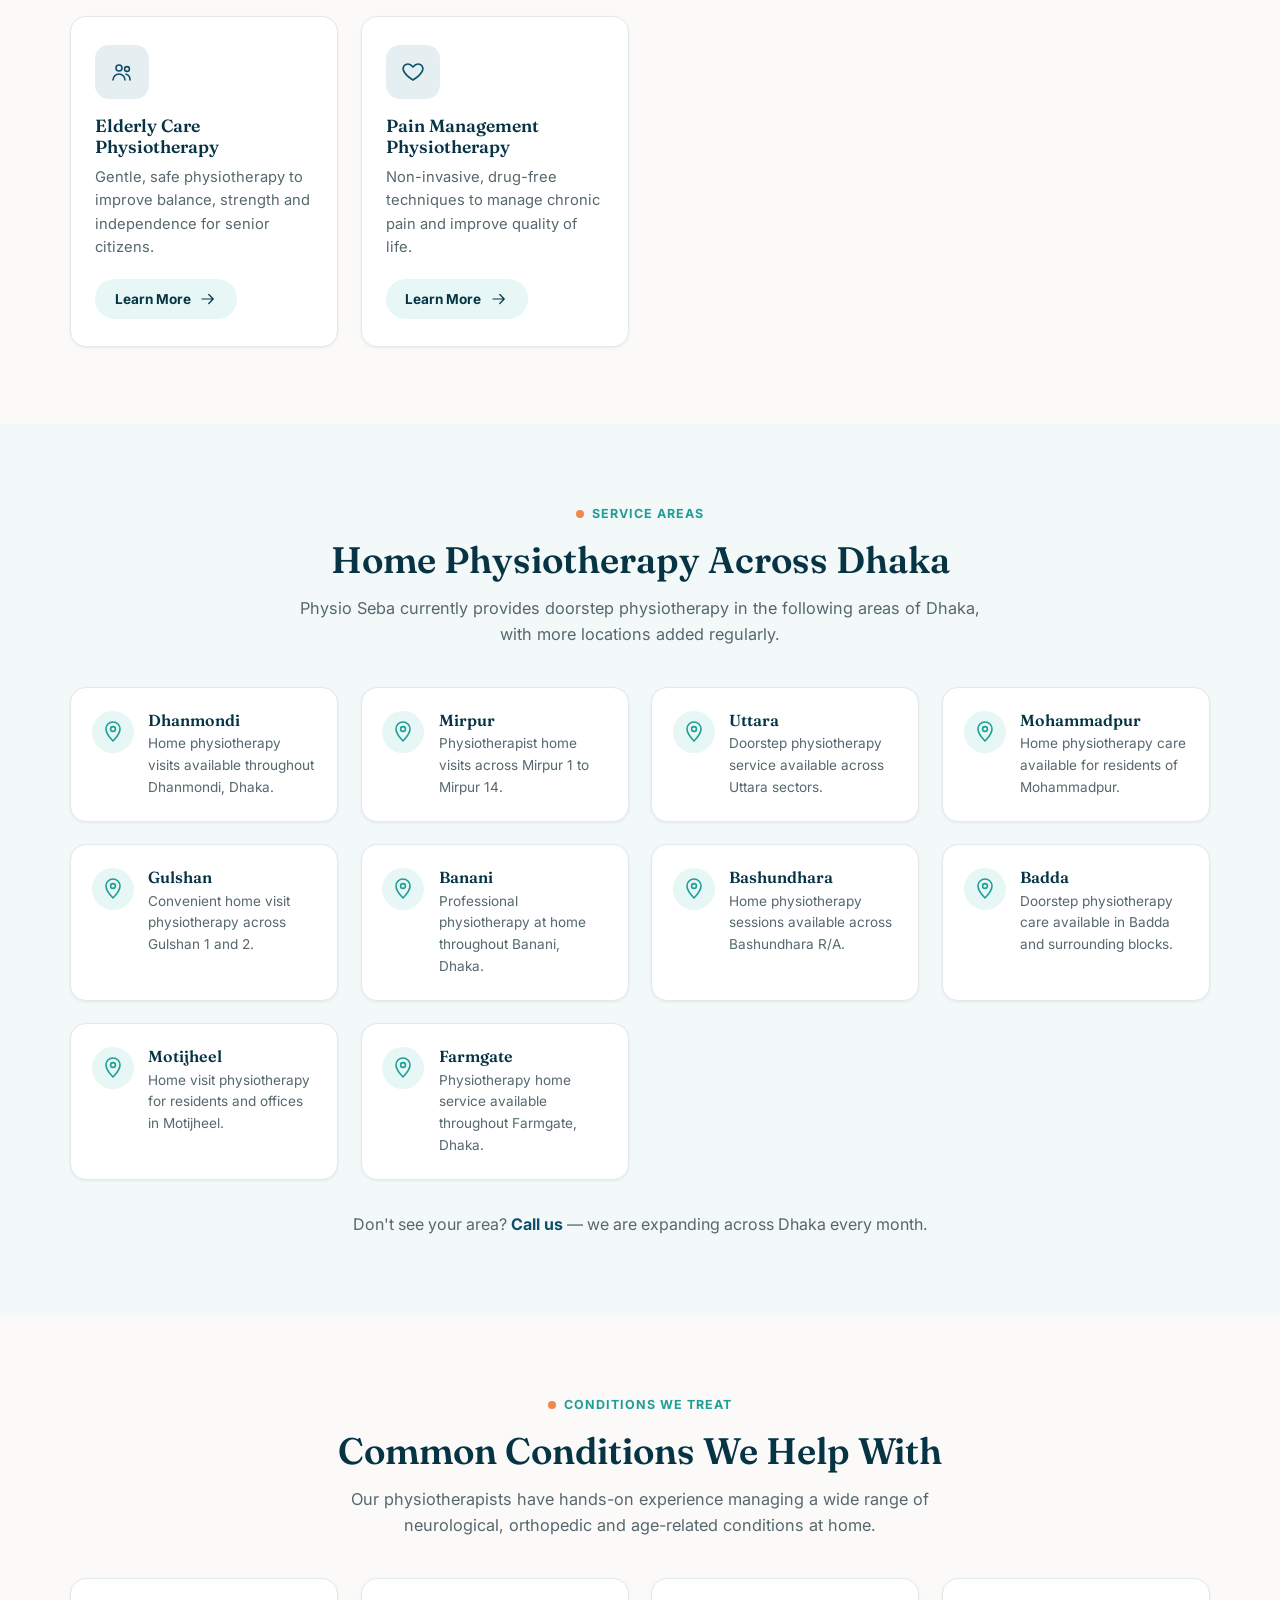
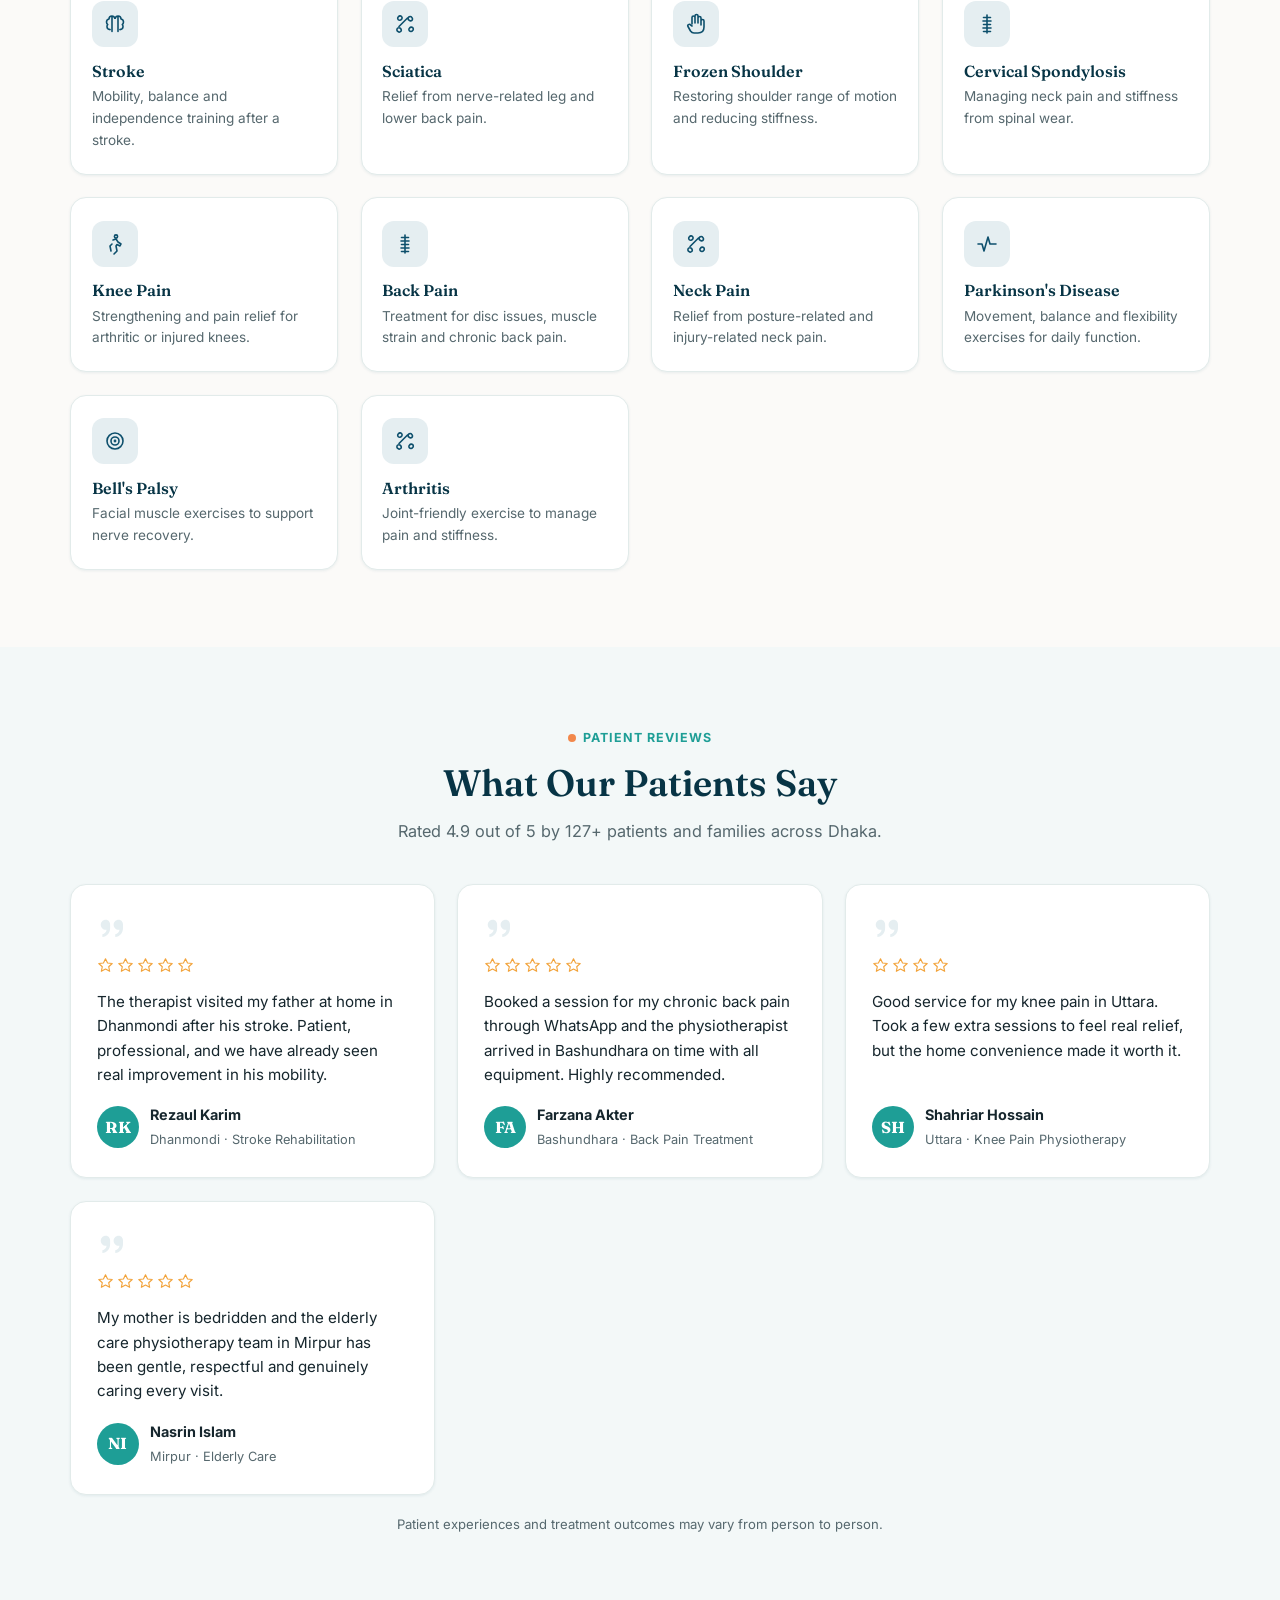
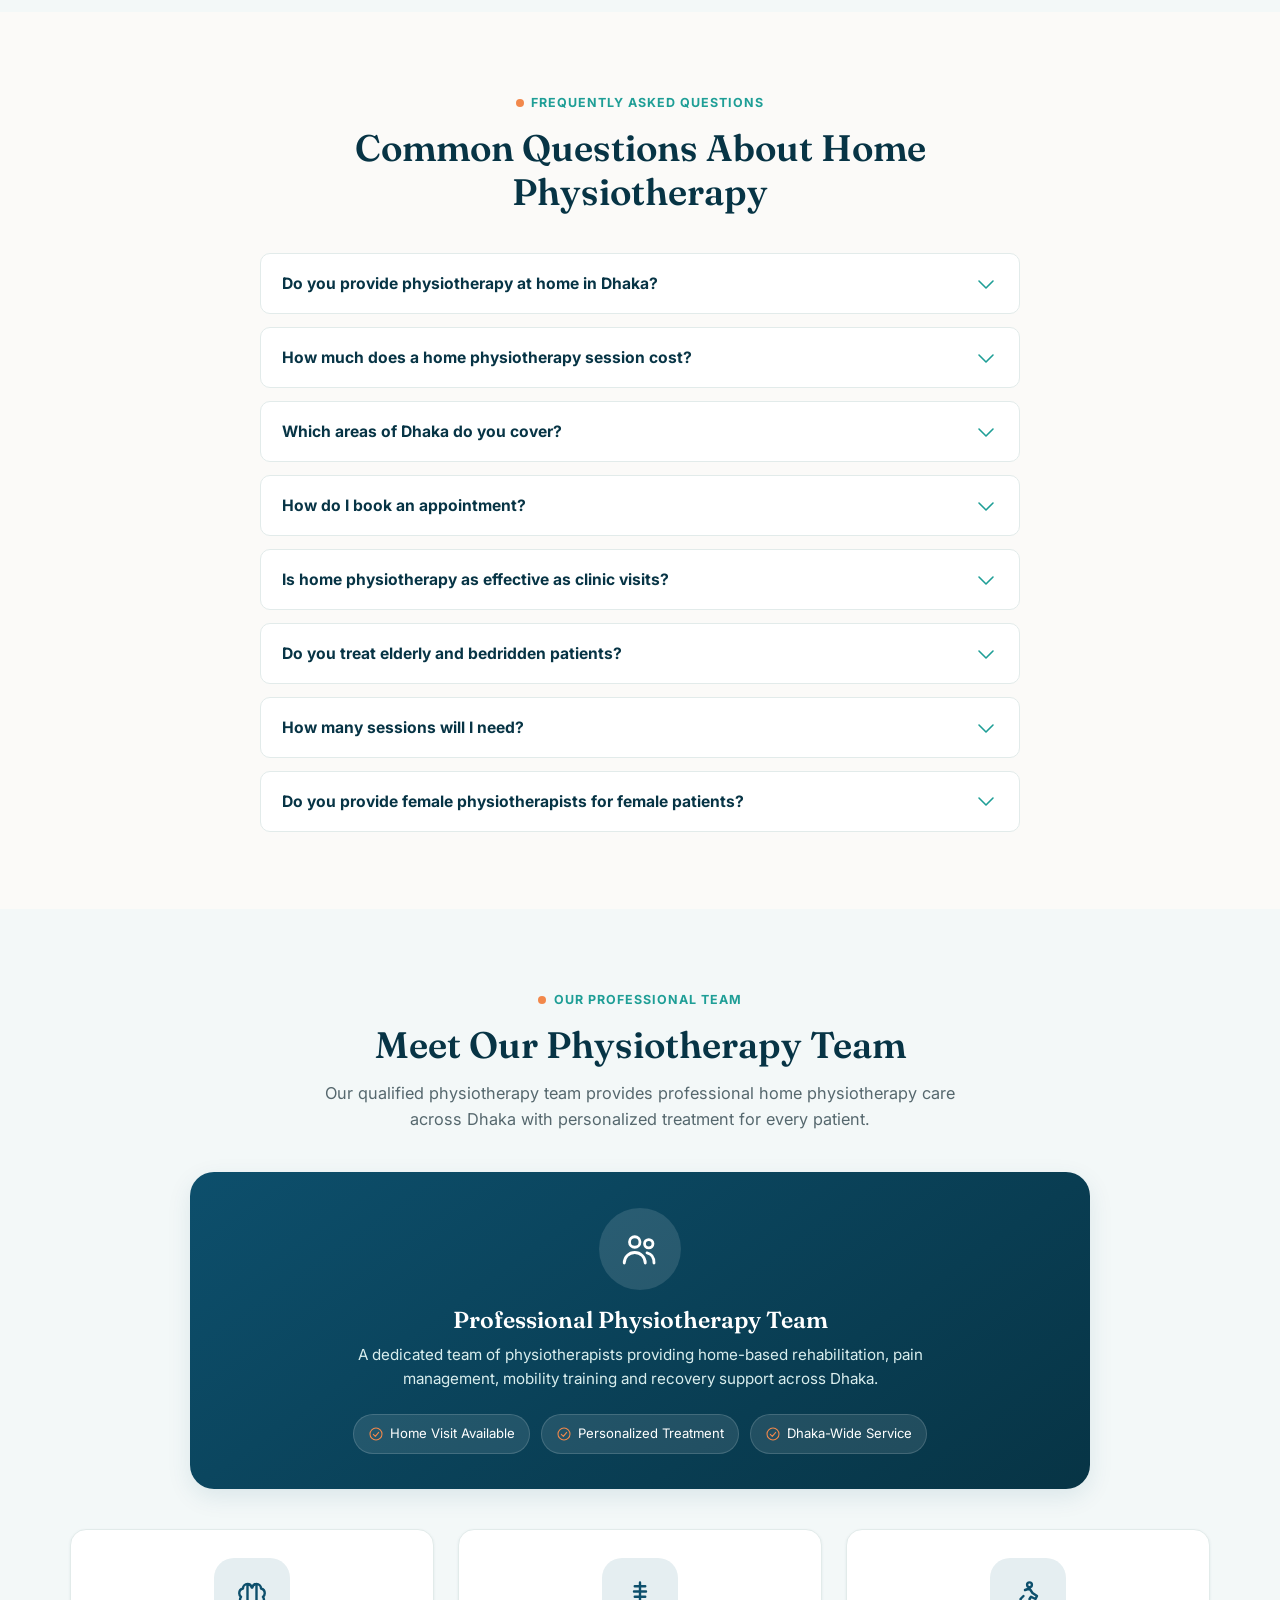
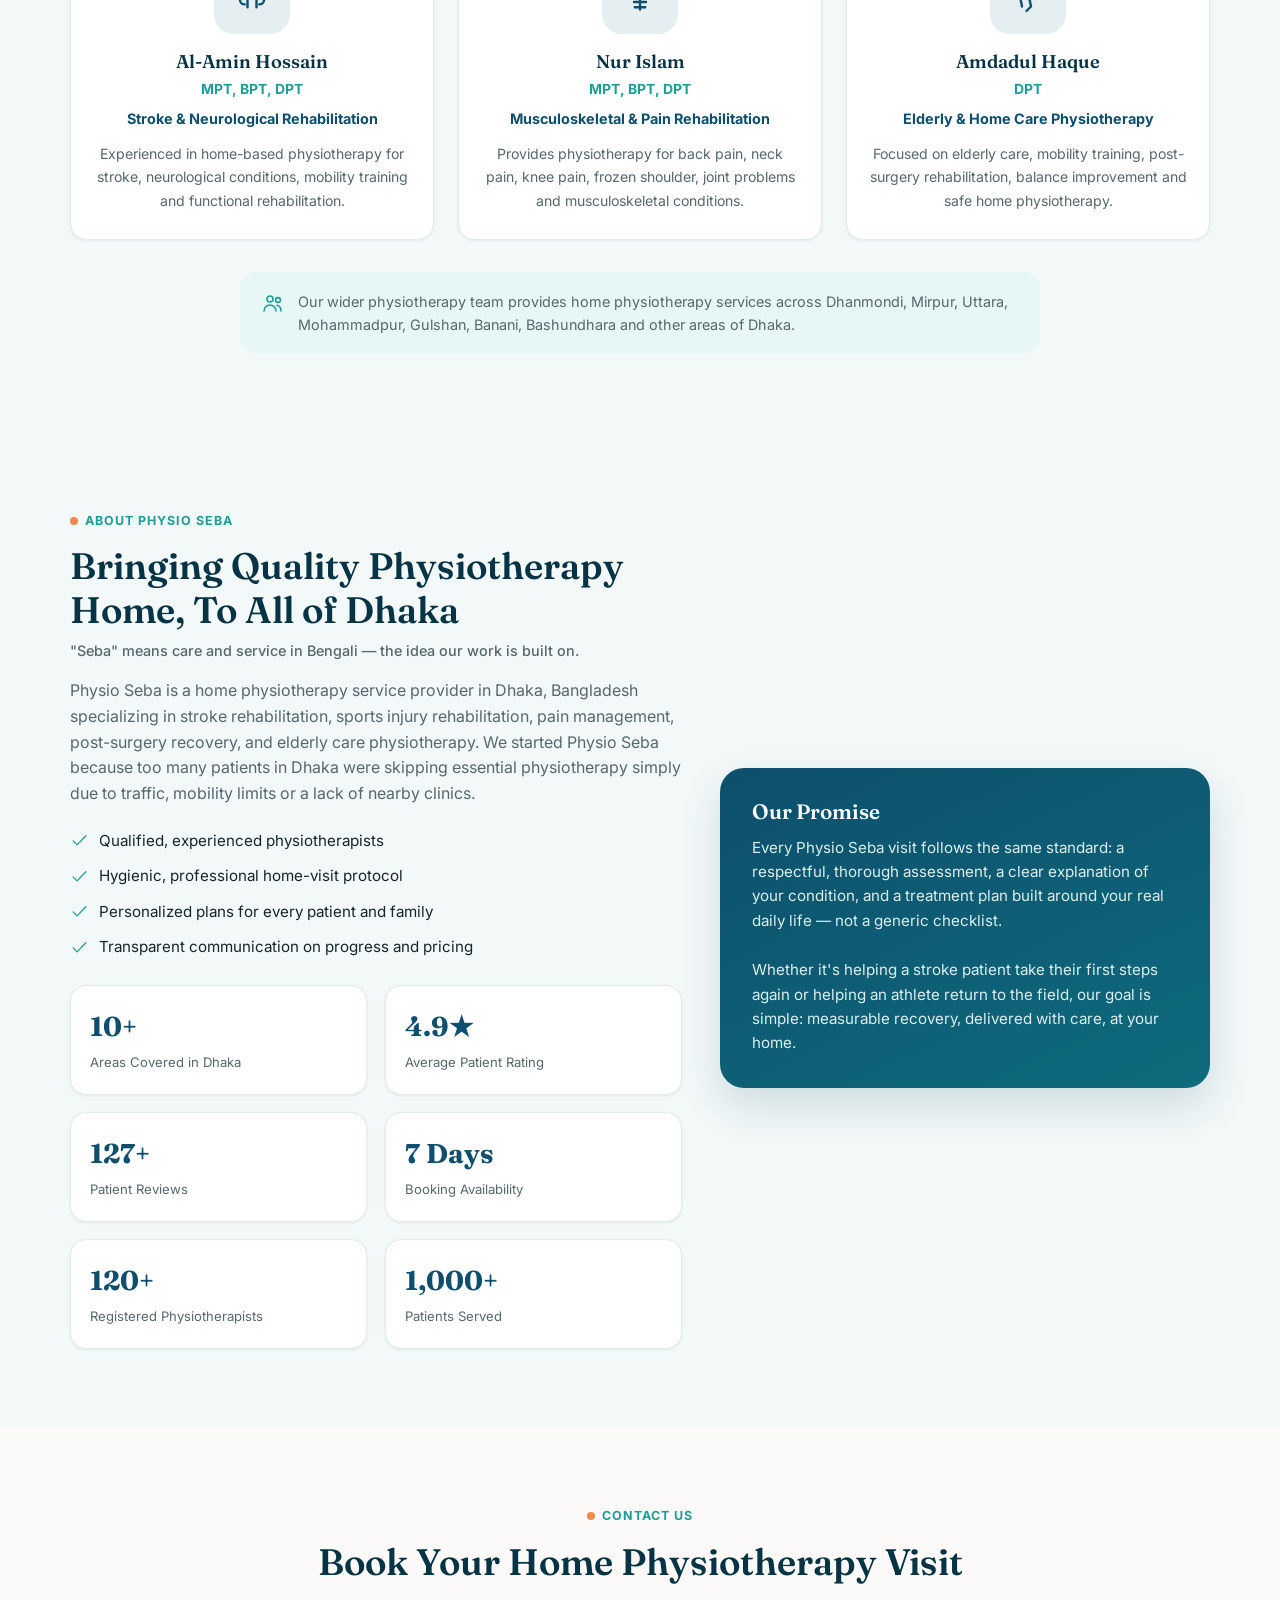
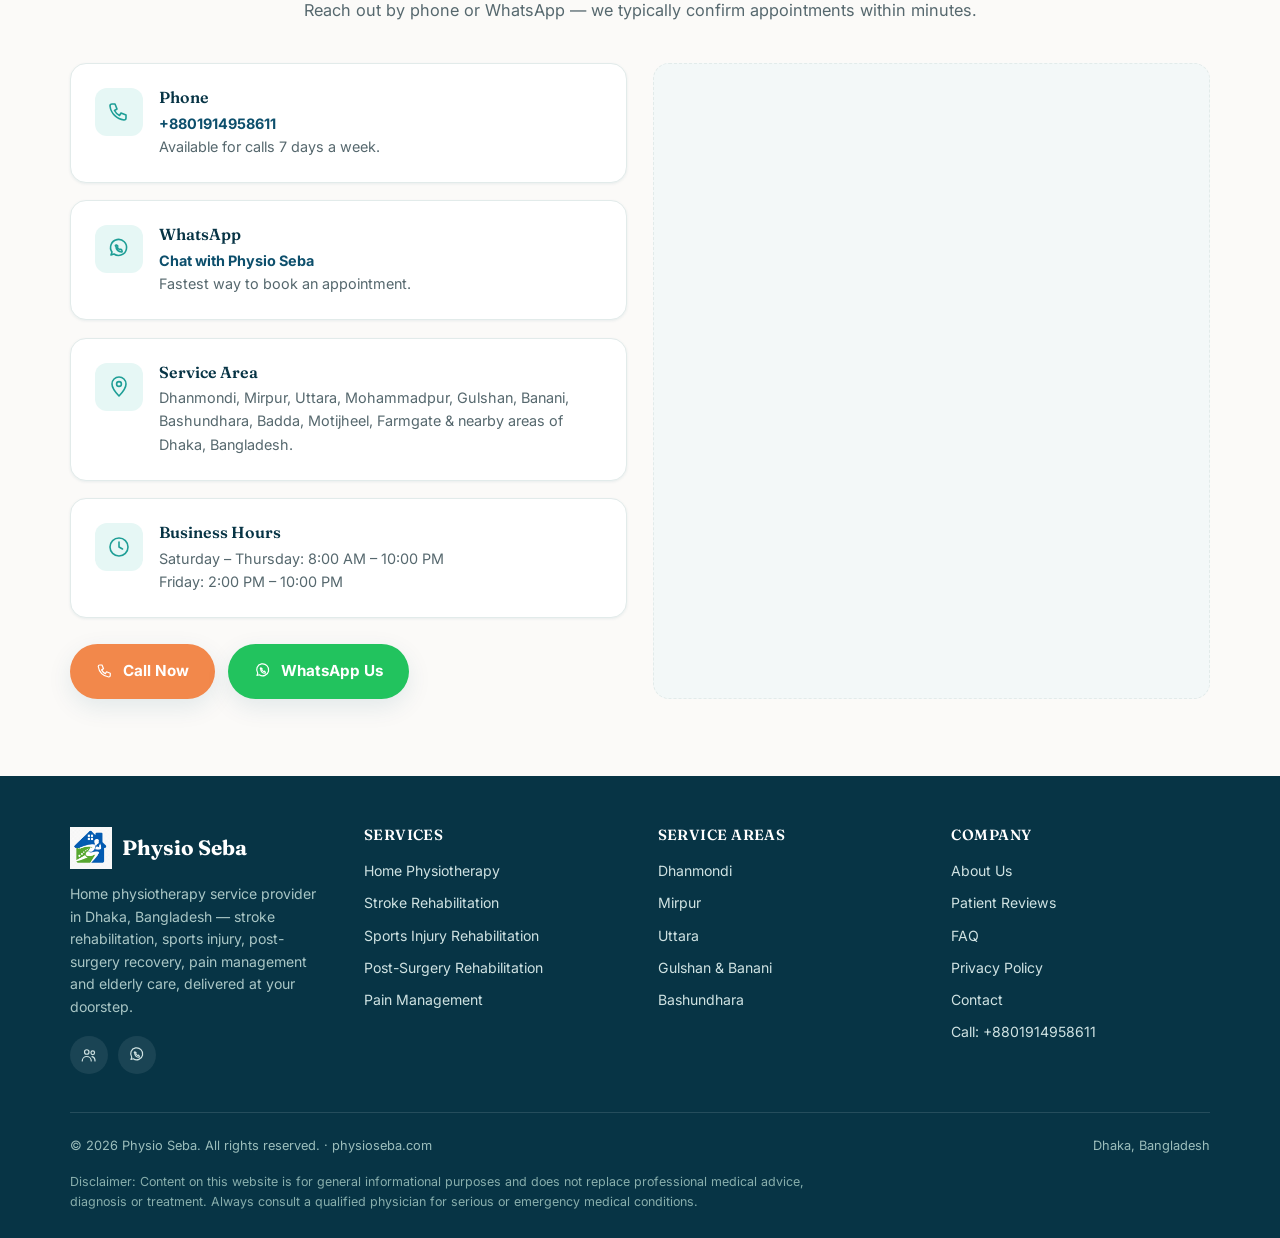
==== commit 89c7f596: "Update index.html" ====
--- a/index.html
+++ b/index.html
@@ -1163,8 +1163,10 @@
         <div class="service-icon"><svg class="icon" aria-hidden="true"><use href="#ic-spine"/></svg></div>
         <h3>Back Pain Treatment</h3>
         <p>Evidence-based therapy to relieve chronic or acute back pain and prevent recurrence.</p>
-        <button class="btn btn-ghost btn-sm" data-modal-target="back-pain">Learn More <svg class="icon" aria-hidden="true"><use href="#ic-arrow-right"/></svg></button>
-      </article>
+<a href="/back-pain-physiotherapy/" class="btn btn-ghost btn-sm">
+  Learn More
+  <svg class="icon" aria-hidden="true">
+    <use href="#ic-arrow-right"></use> </svg></a>       </article>
 
       <article class="service-card reveal">
         <div class="service-icon"><svg class="icon" aria-hidden="true"><use href="#ic-bone"/></svg></div>
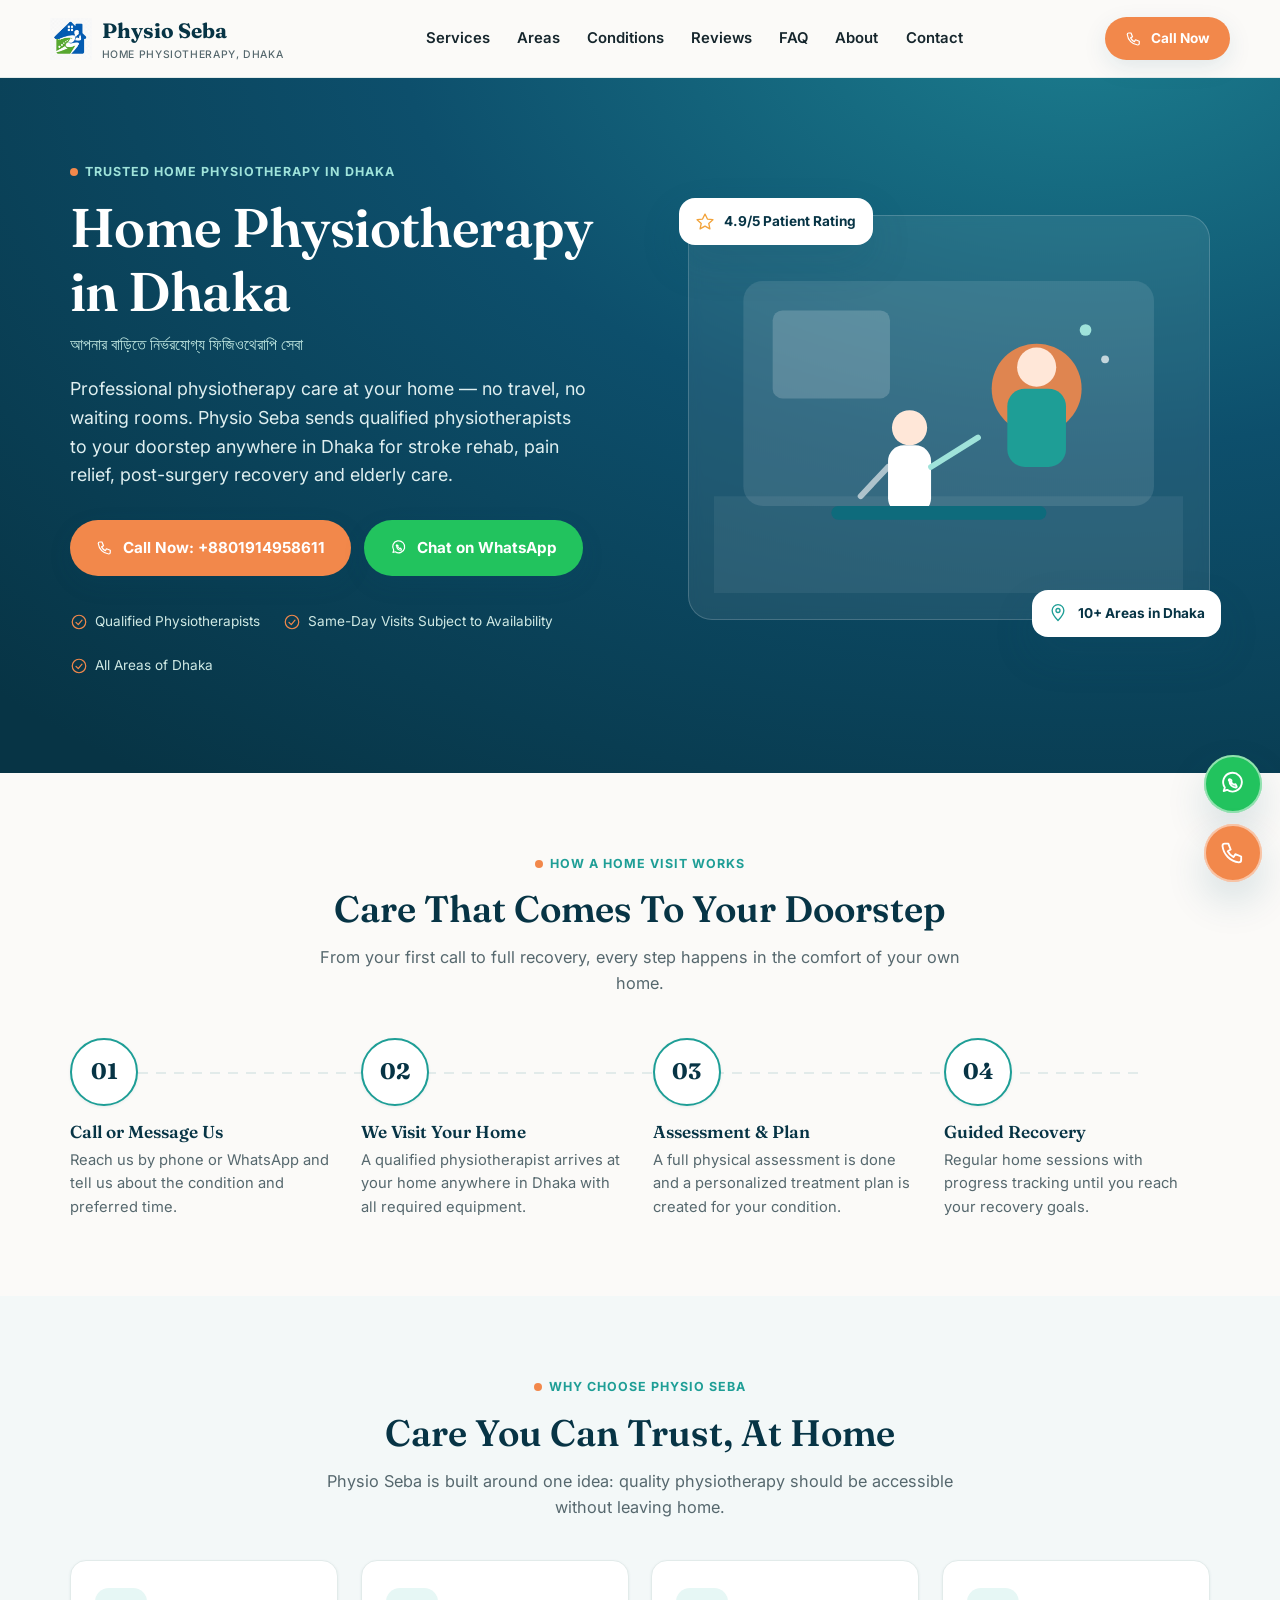
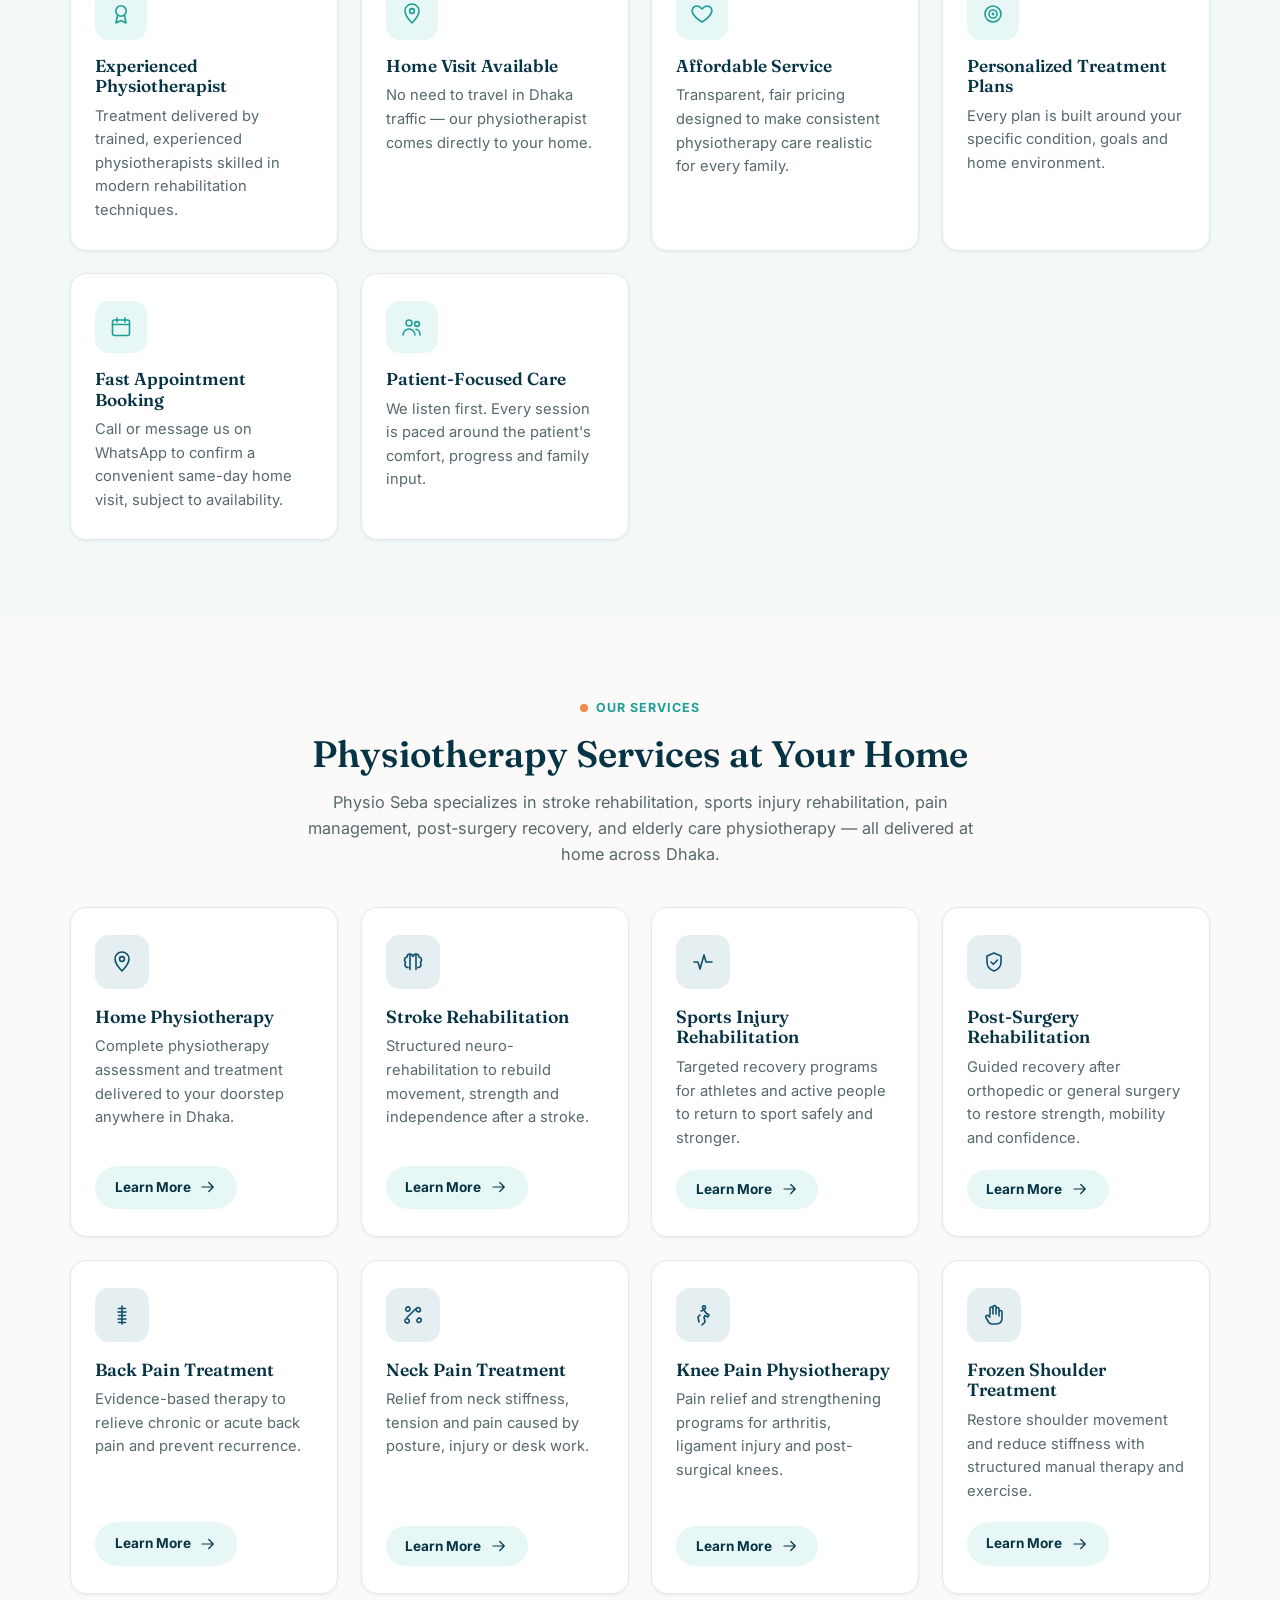
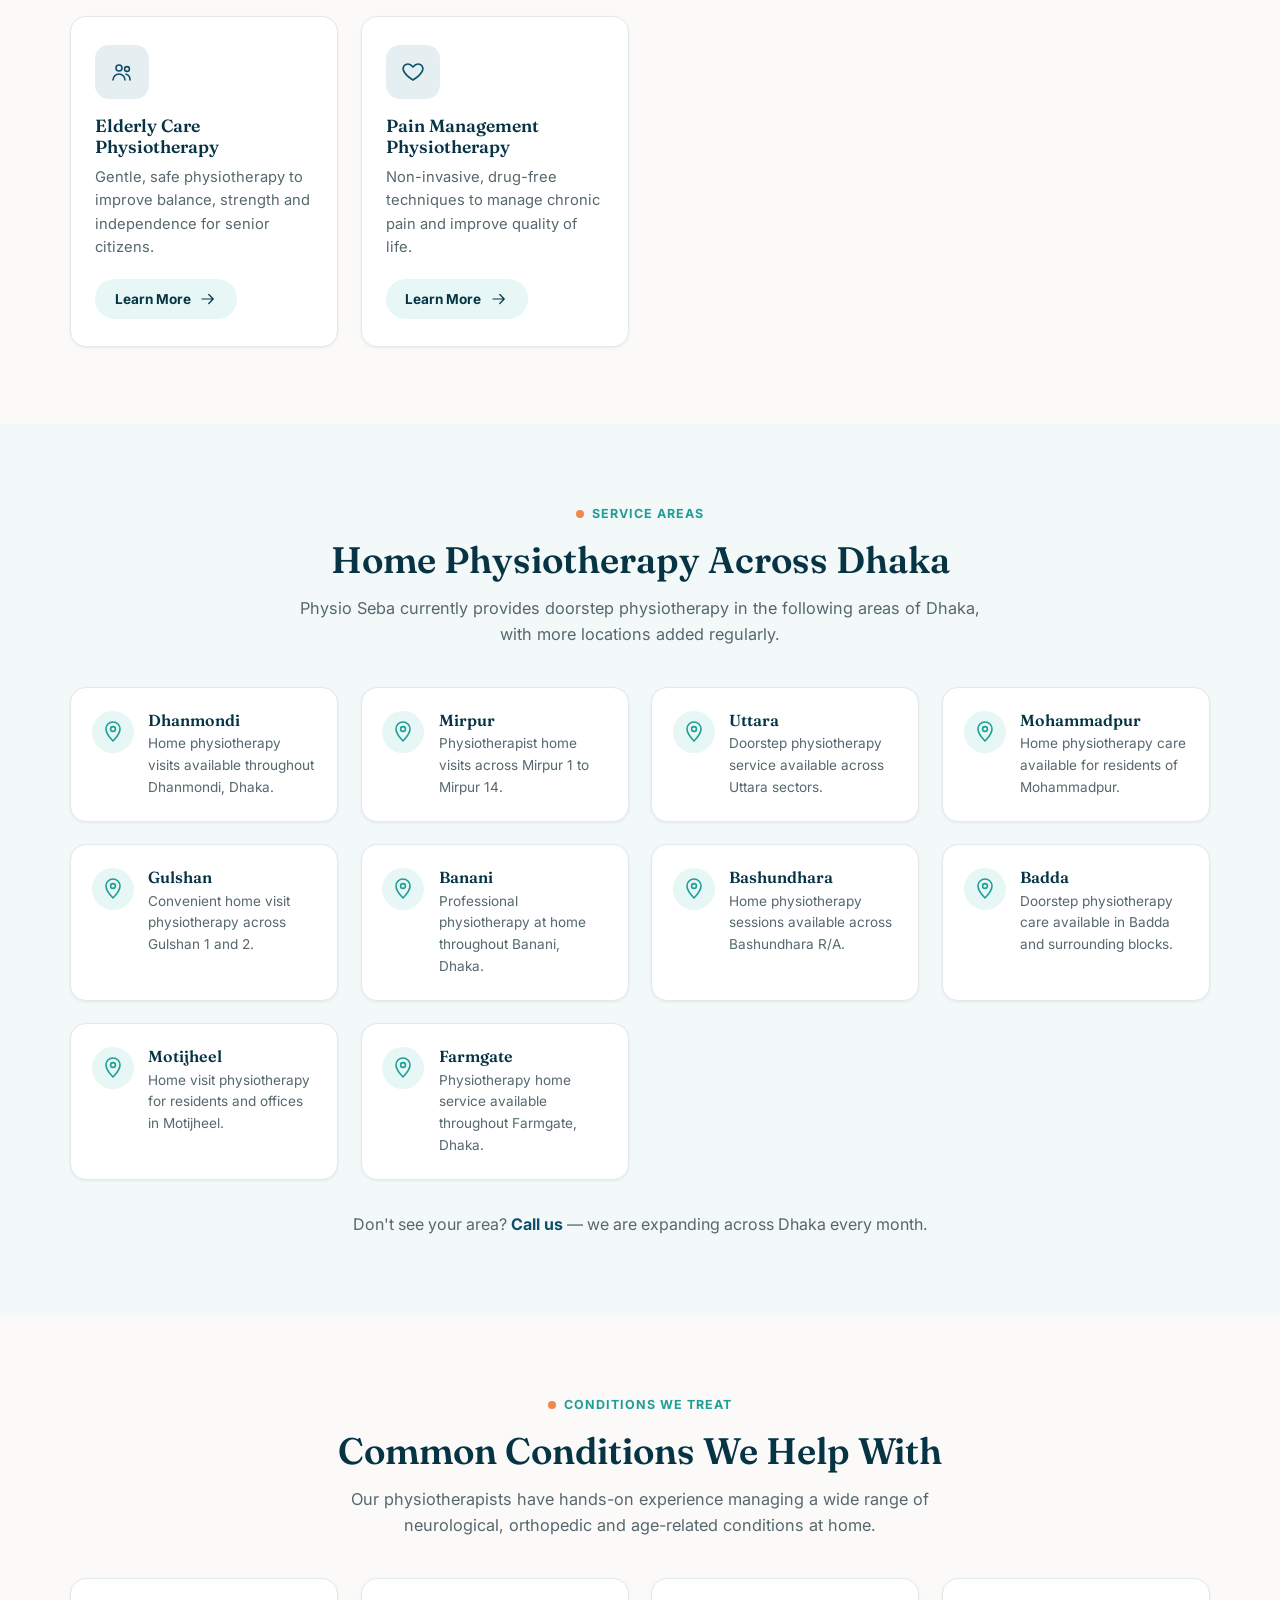
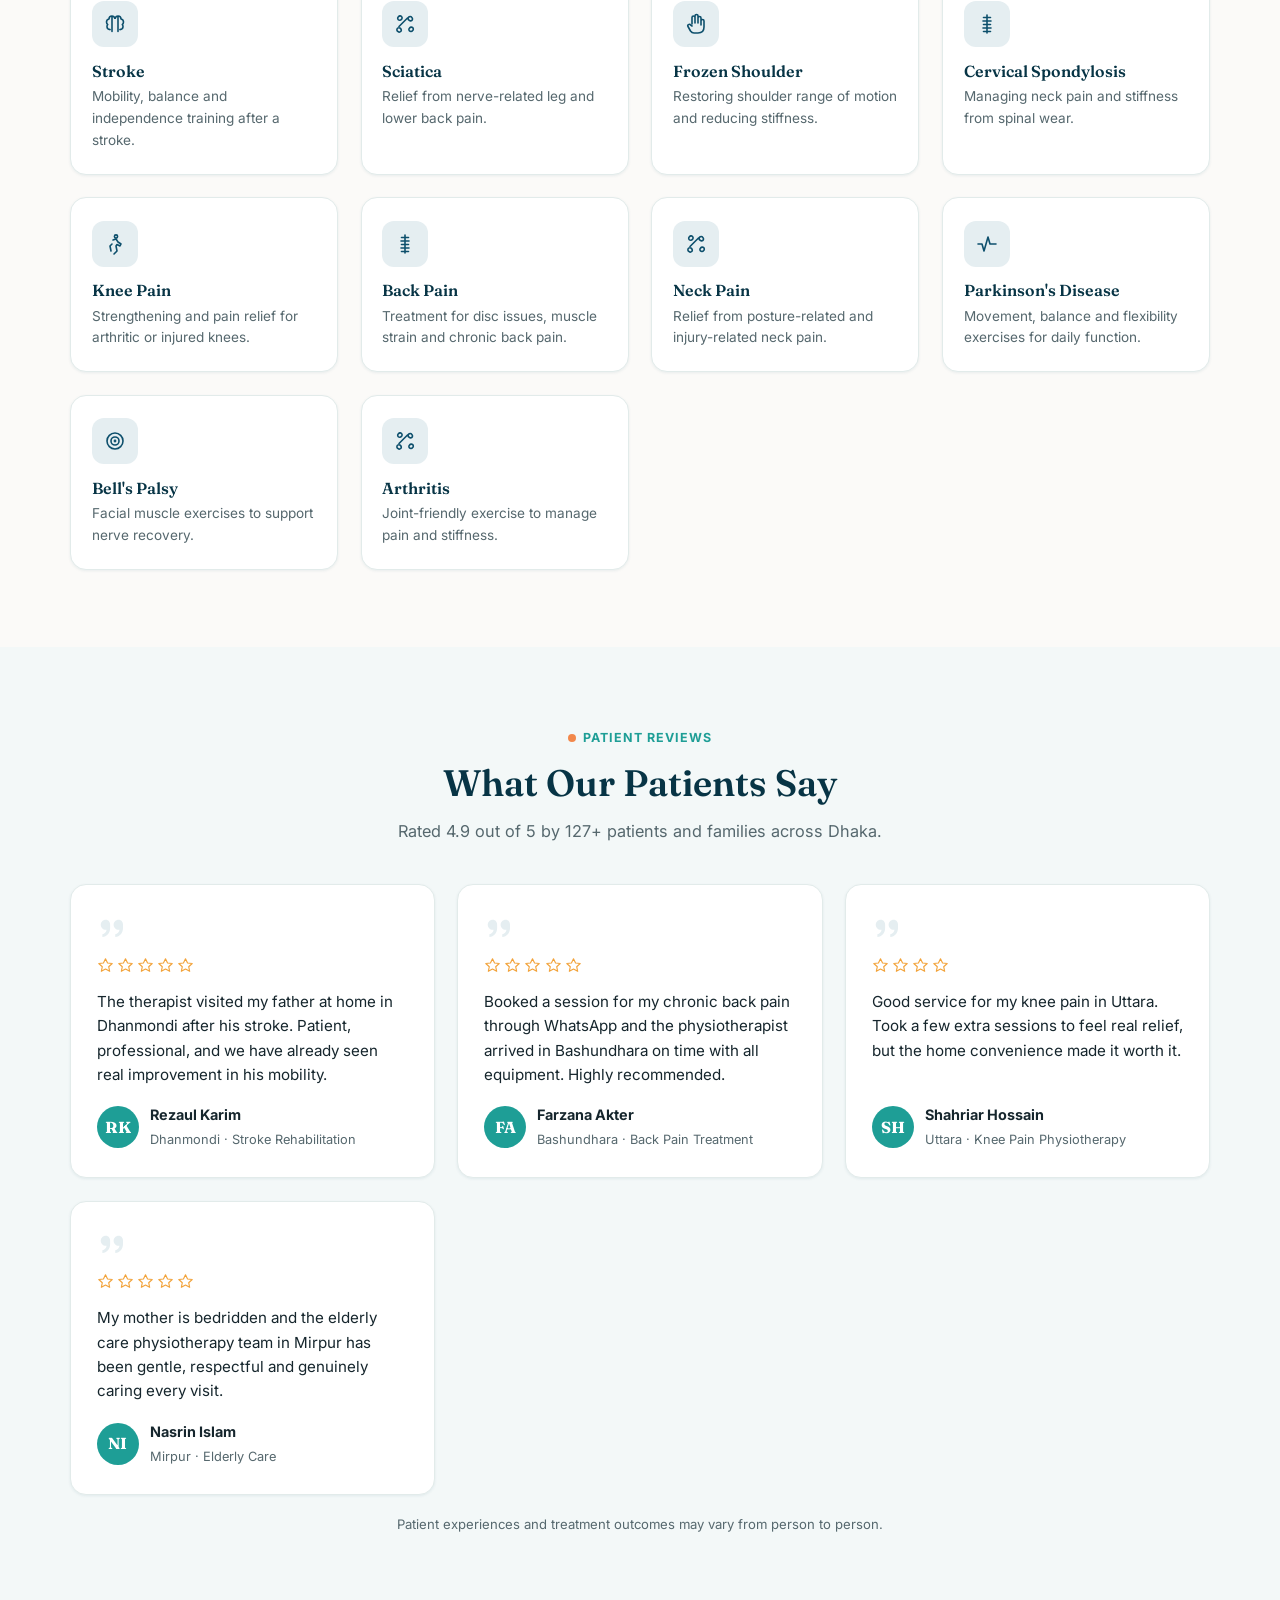
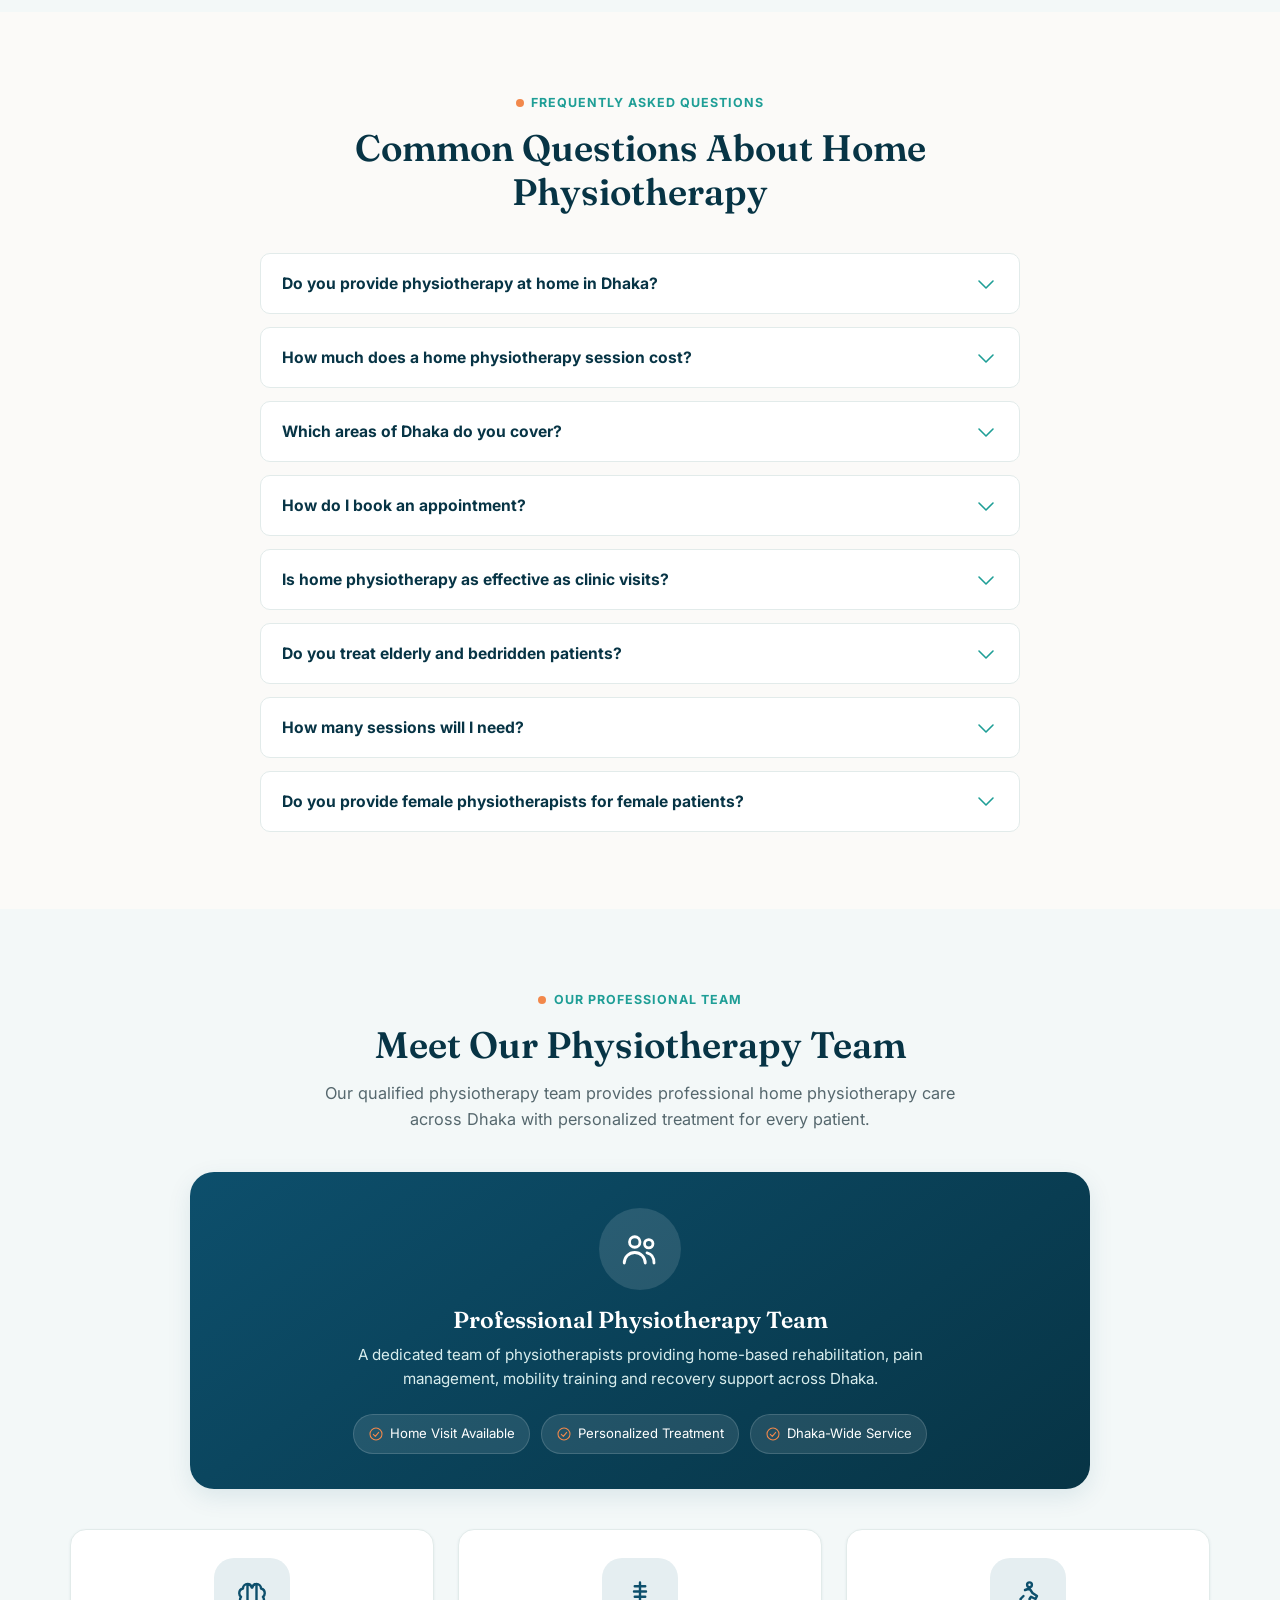
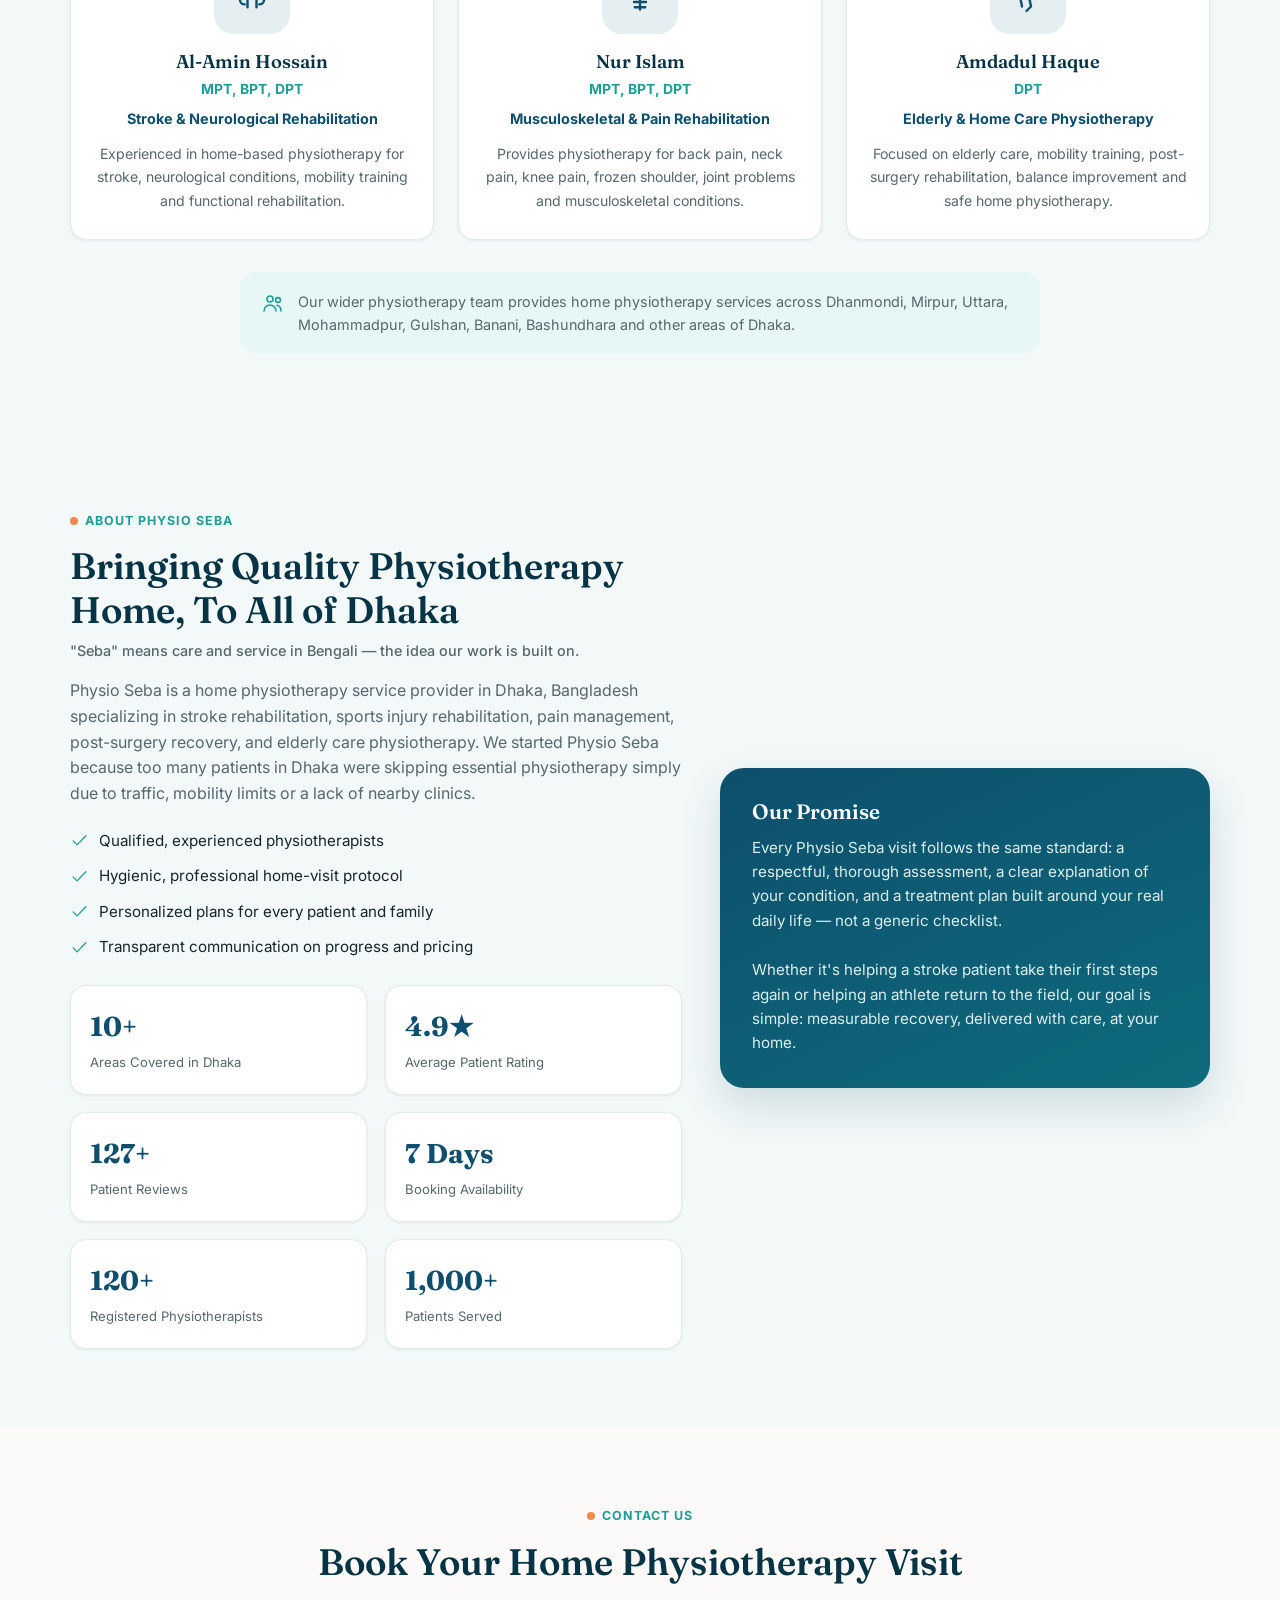
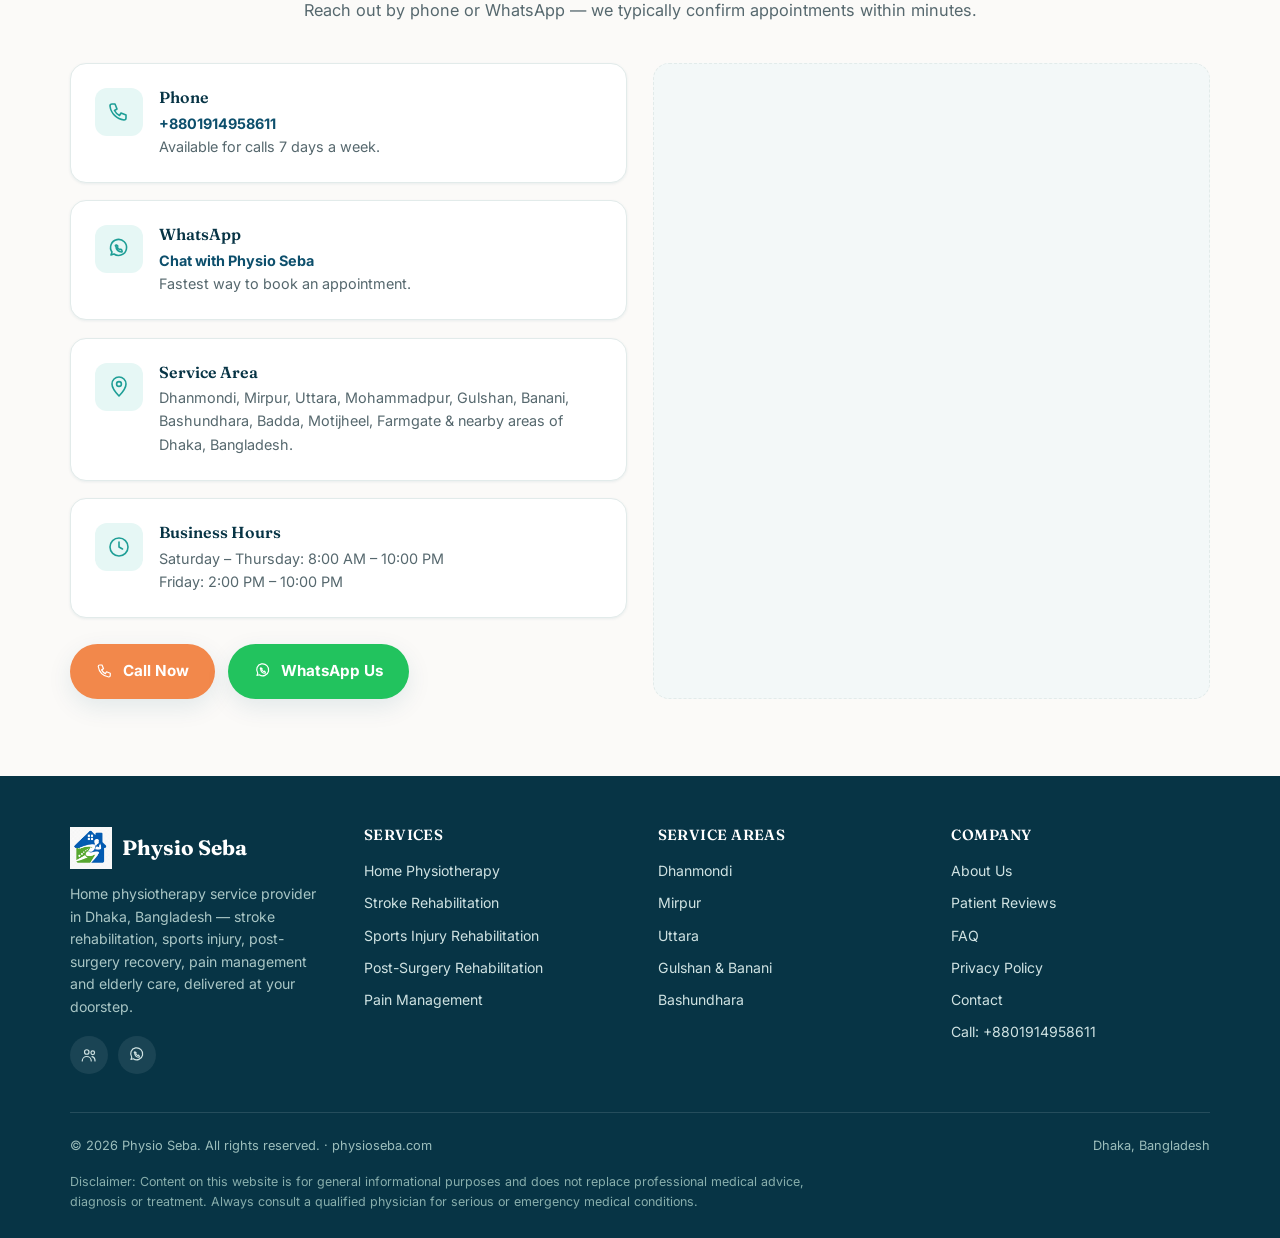
==== commit acb260c5: "Update index.html" ====
--- a/index.html
+++ b/index.html
@@ -1142,8 +1142,10 @@
         <div class="service-icon"><svg class="icon" aria-hidden="true"><use href="#ic-brain"/></svg></div>
         <h3>Stroke Rehabilitation</h3>
         <p>Structured neuro-rehabilitation to rebuild movement, strength and independence after a stroke.</p>
-        <button class="btn btn-ghost btn-sm" data-modal-target="stroke-rehabilitation">Learn More <svg class="icon" aria-hidden="true"><use href="#ic-arrow-right"/></svg></button>
-      </article>
+<a href="/stroke-rehab-physio/" class="btn btn-ghost btn-sm">
+  Learn More
+  <svg class="icon" aria-hidden="true">
+    <use href="#ic-arrow-right"></use> </svg></a>       </article>
 
       <article class="service-card reveal">
         <div class="service-icon"><svg class="icon" aria-hidden="true"><use href="#ic-activity"/></svg></div>
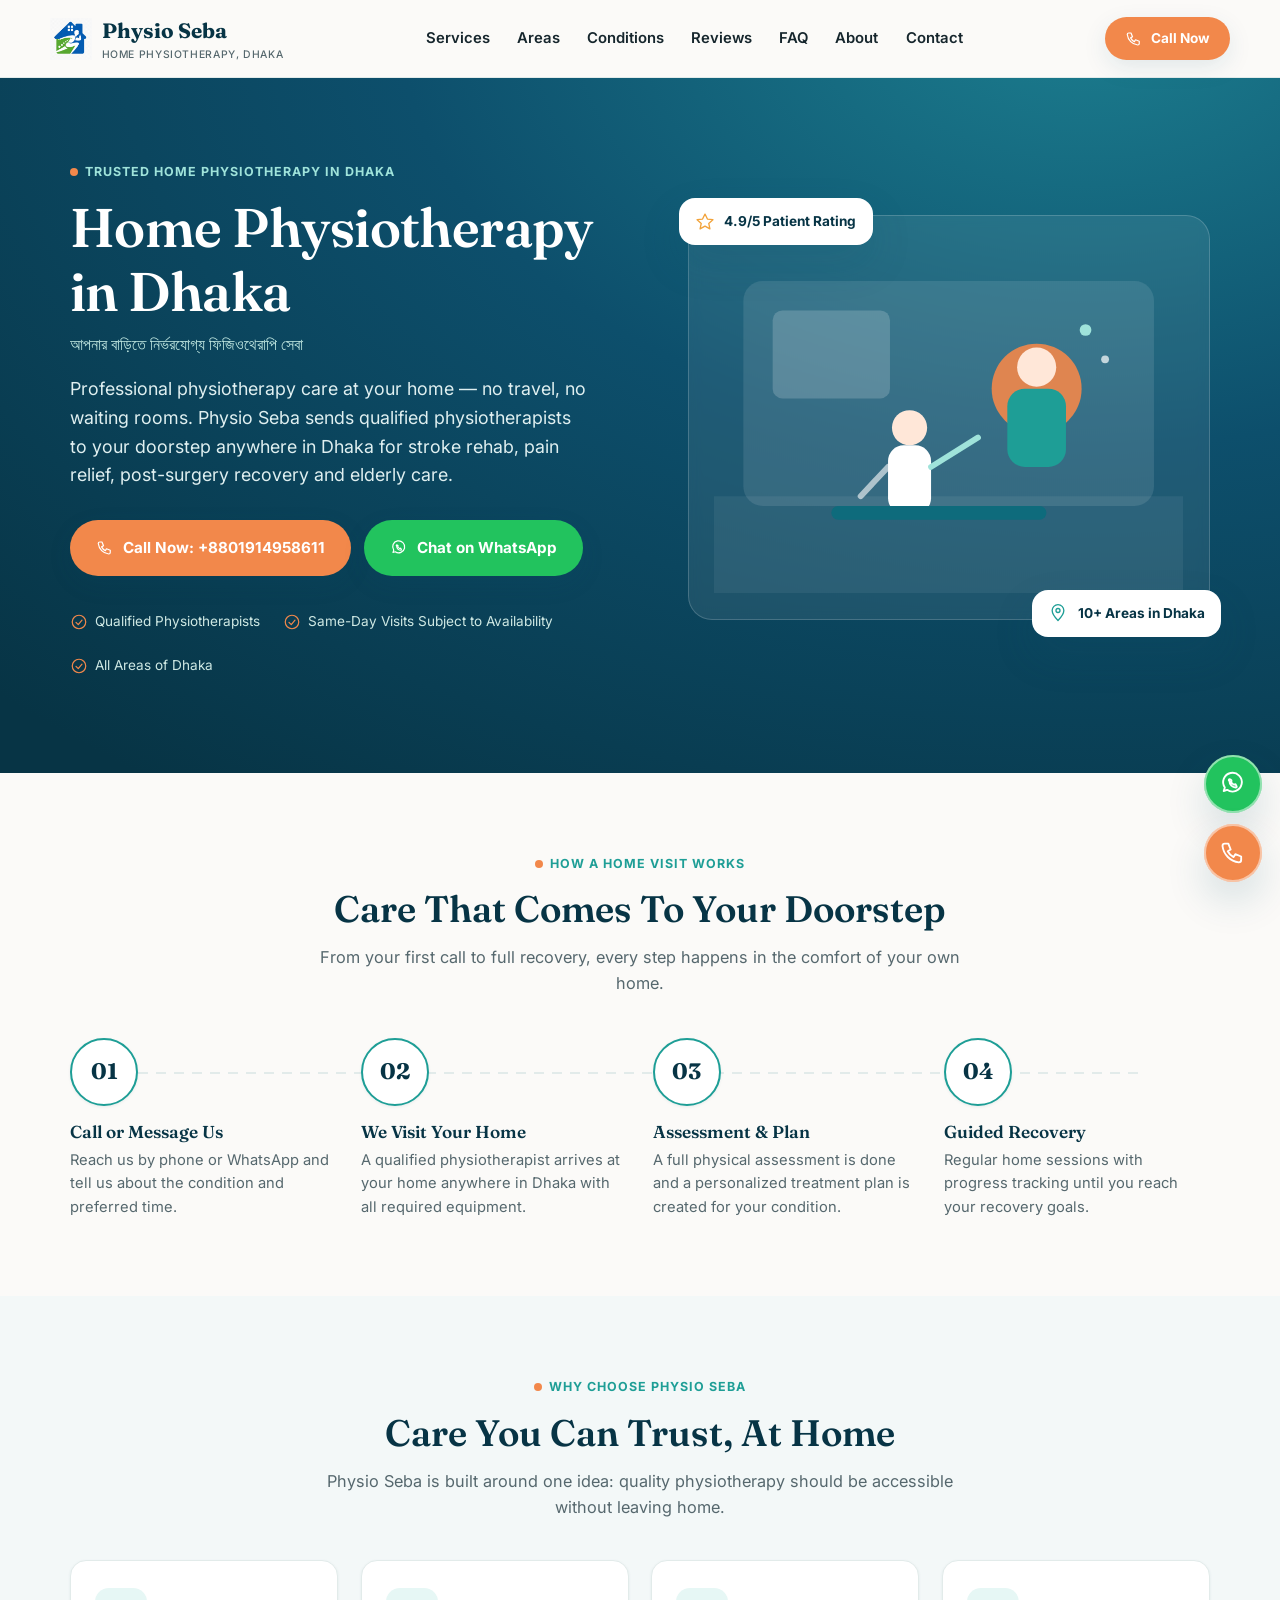
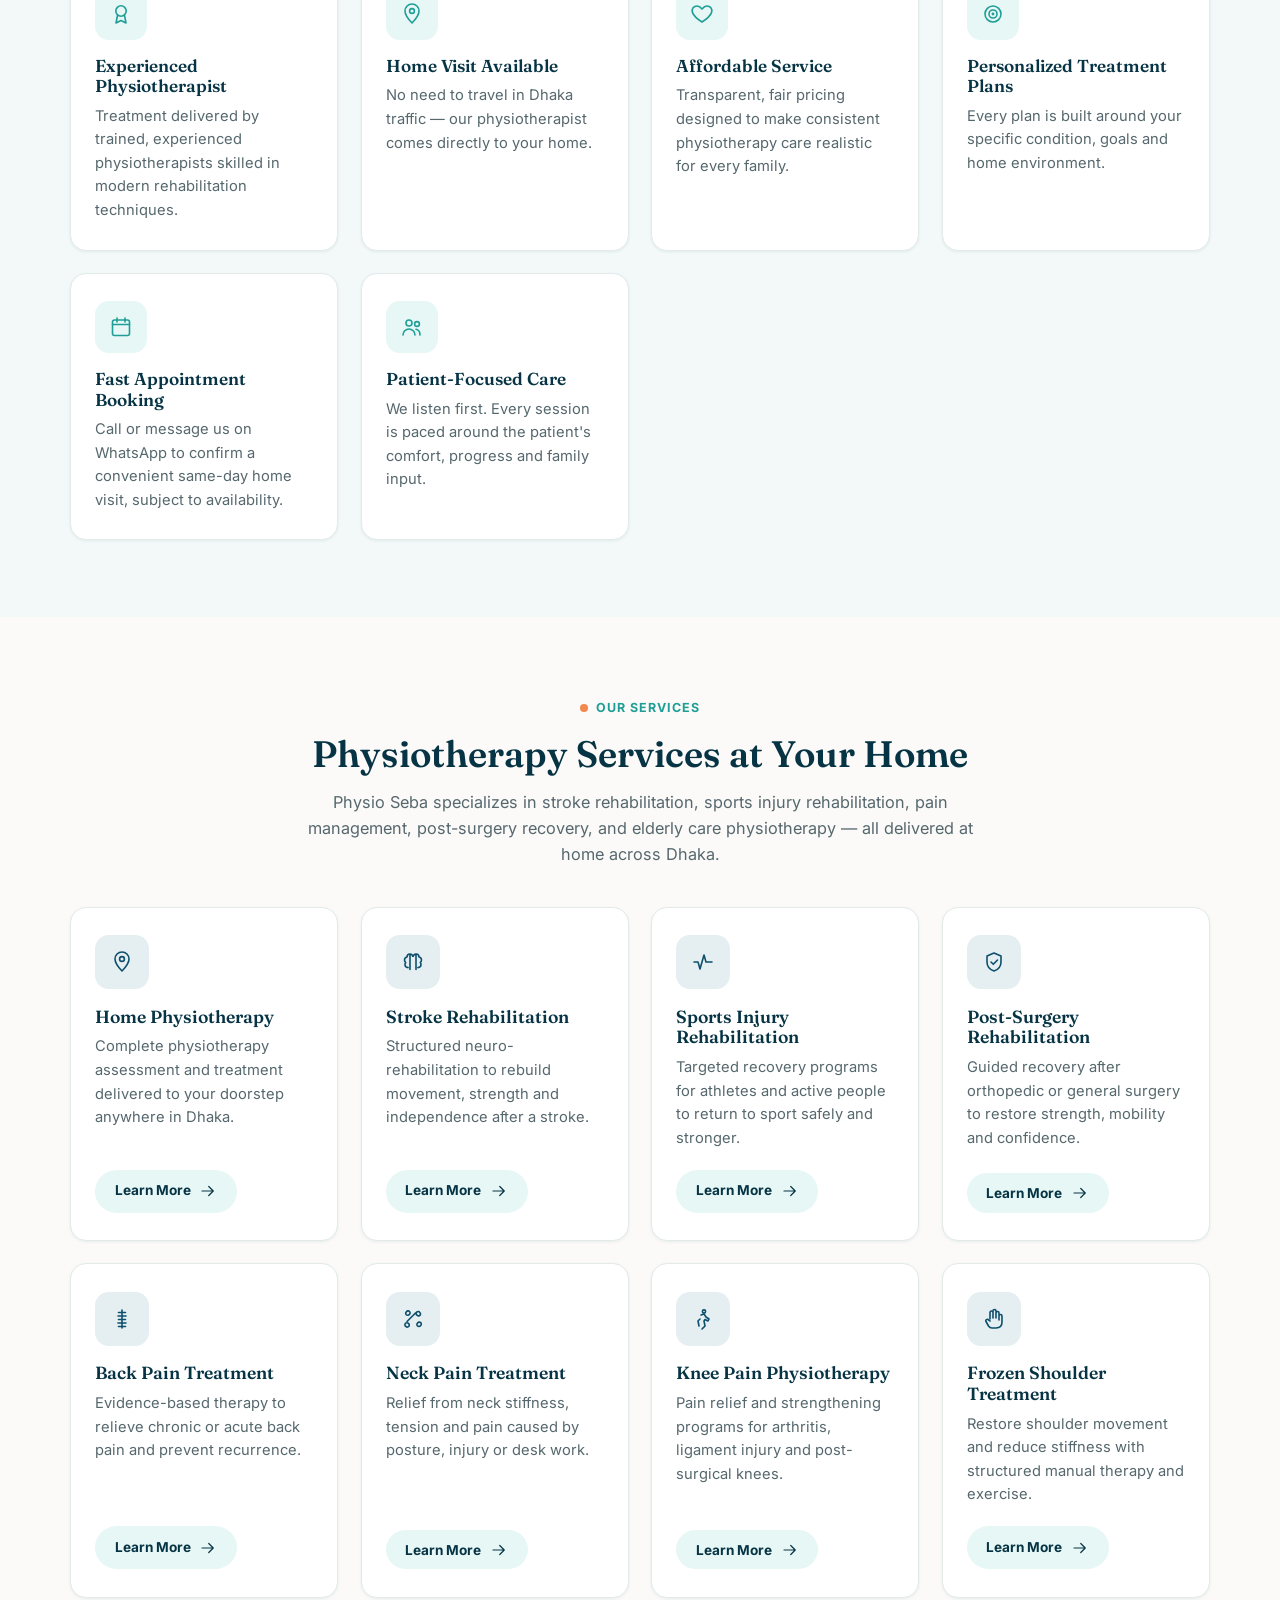
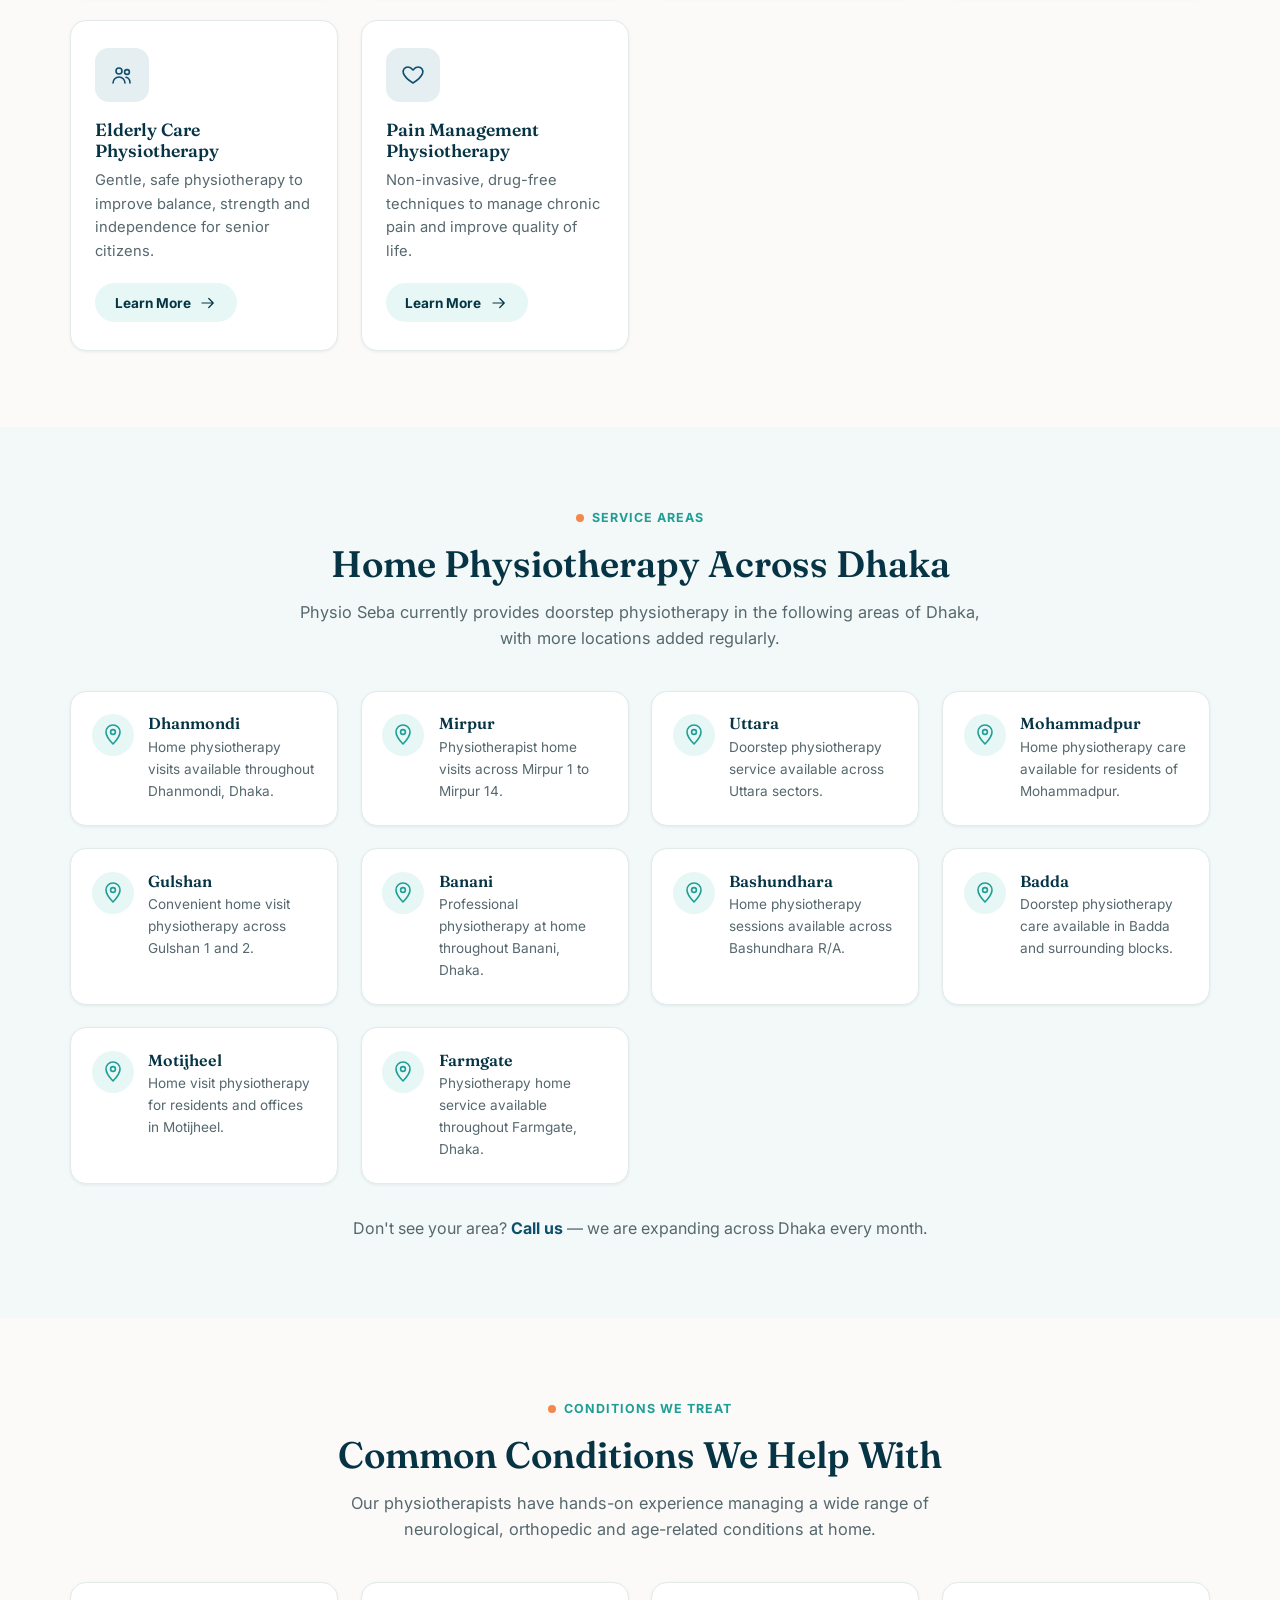
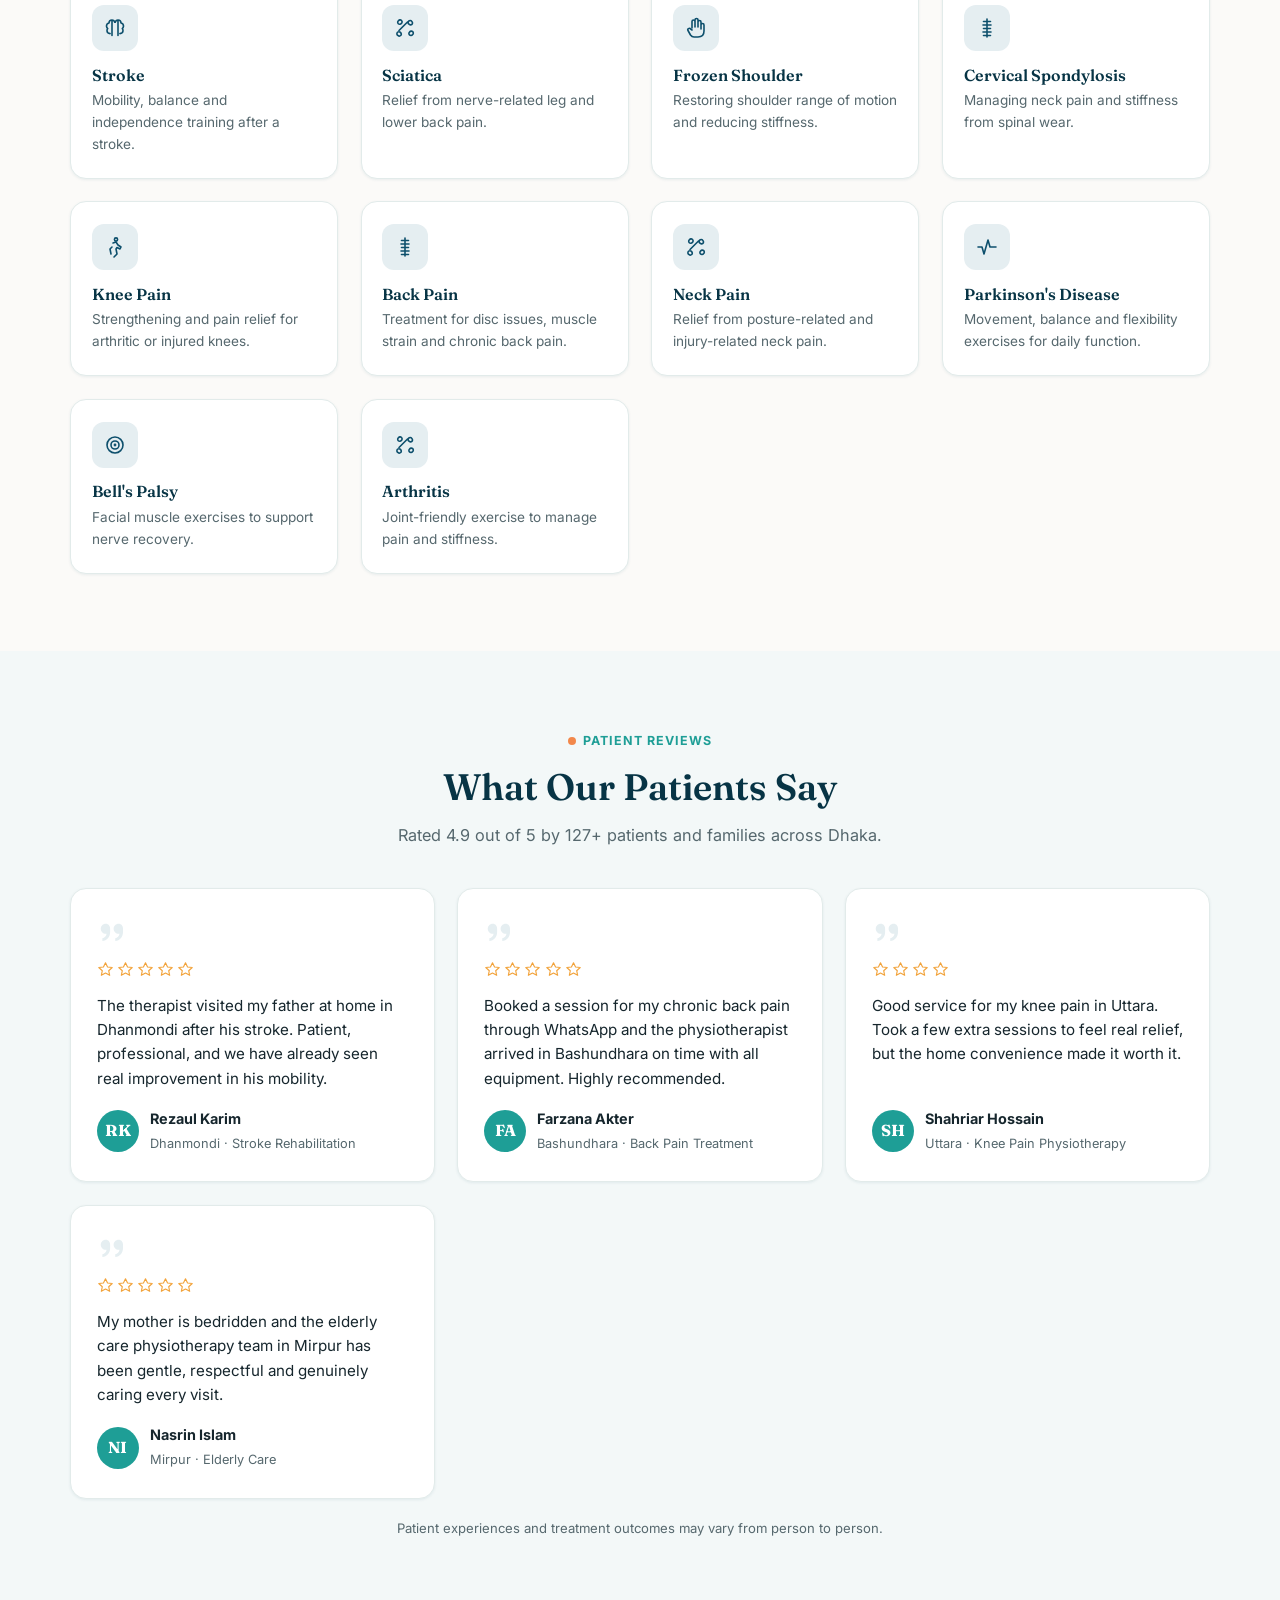
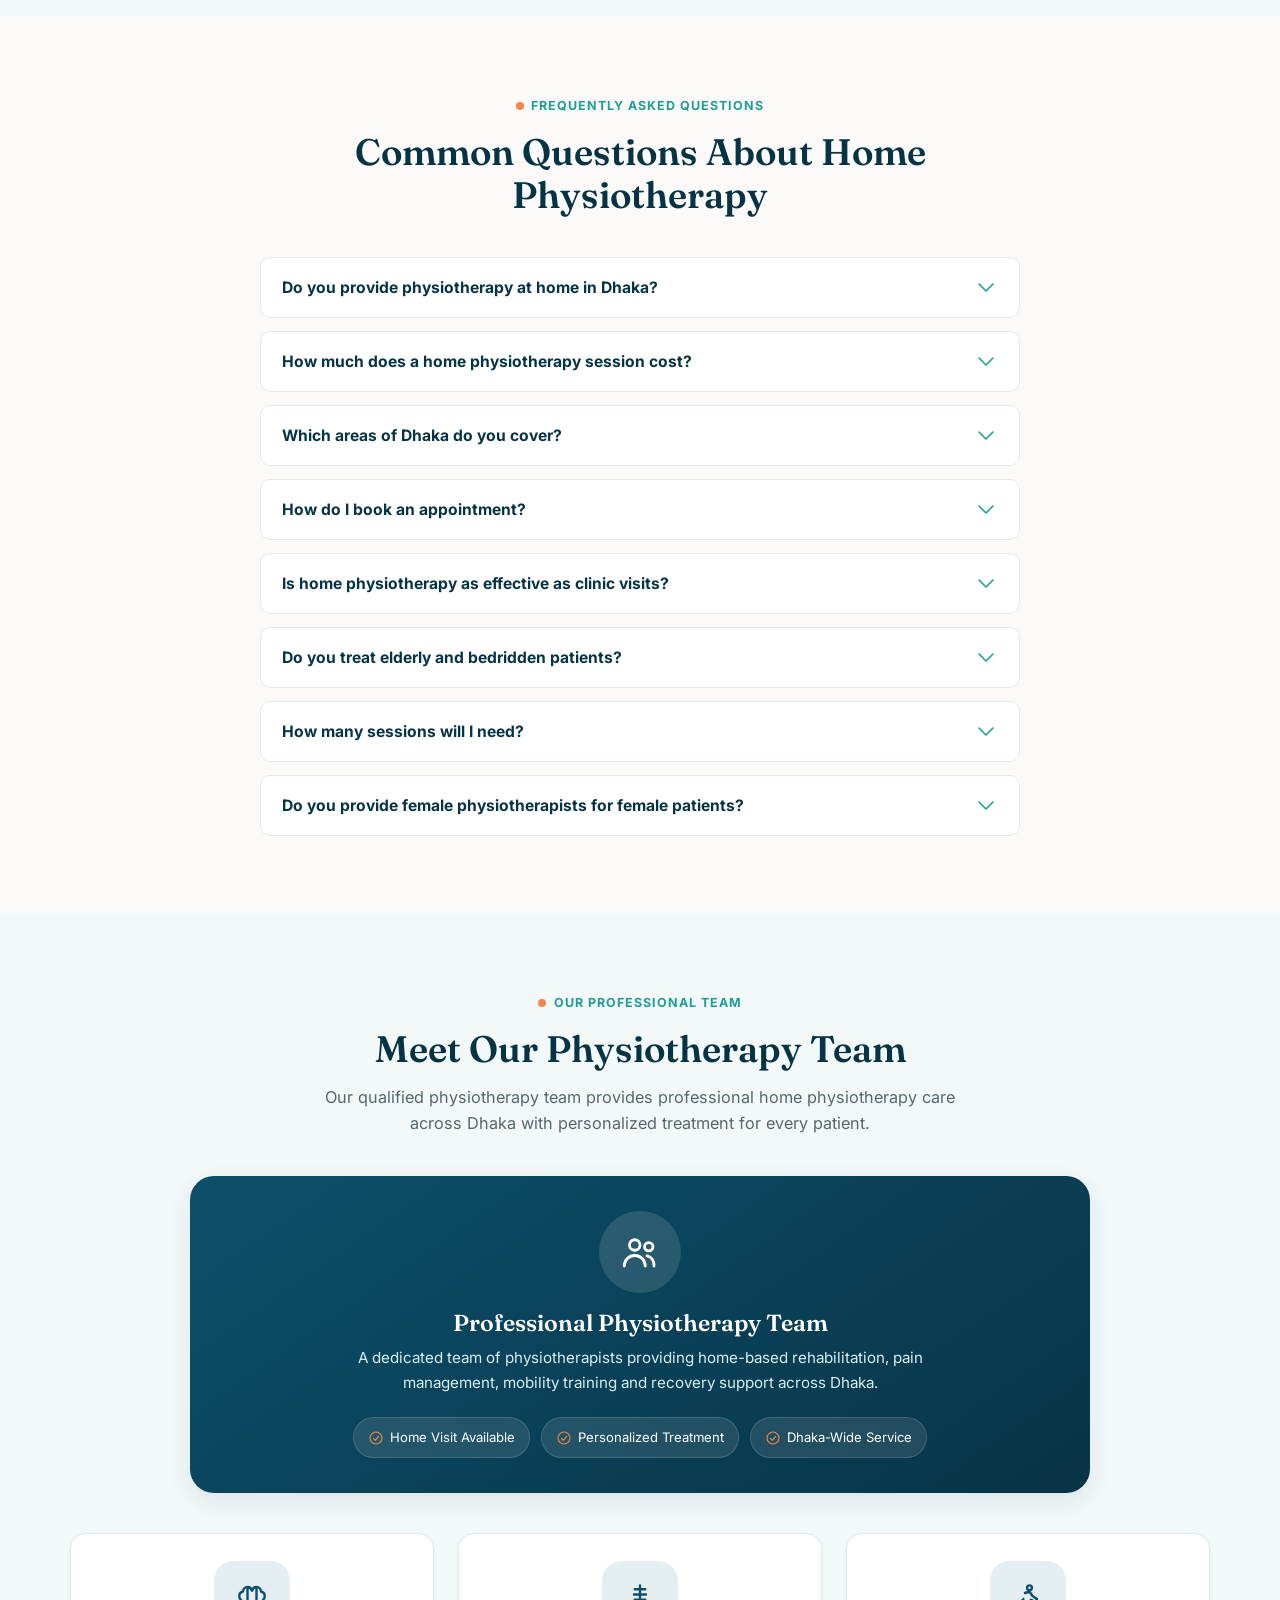
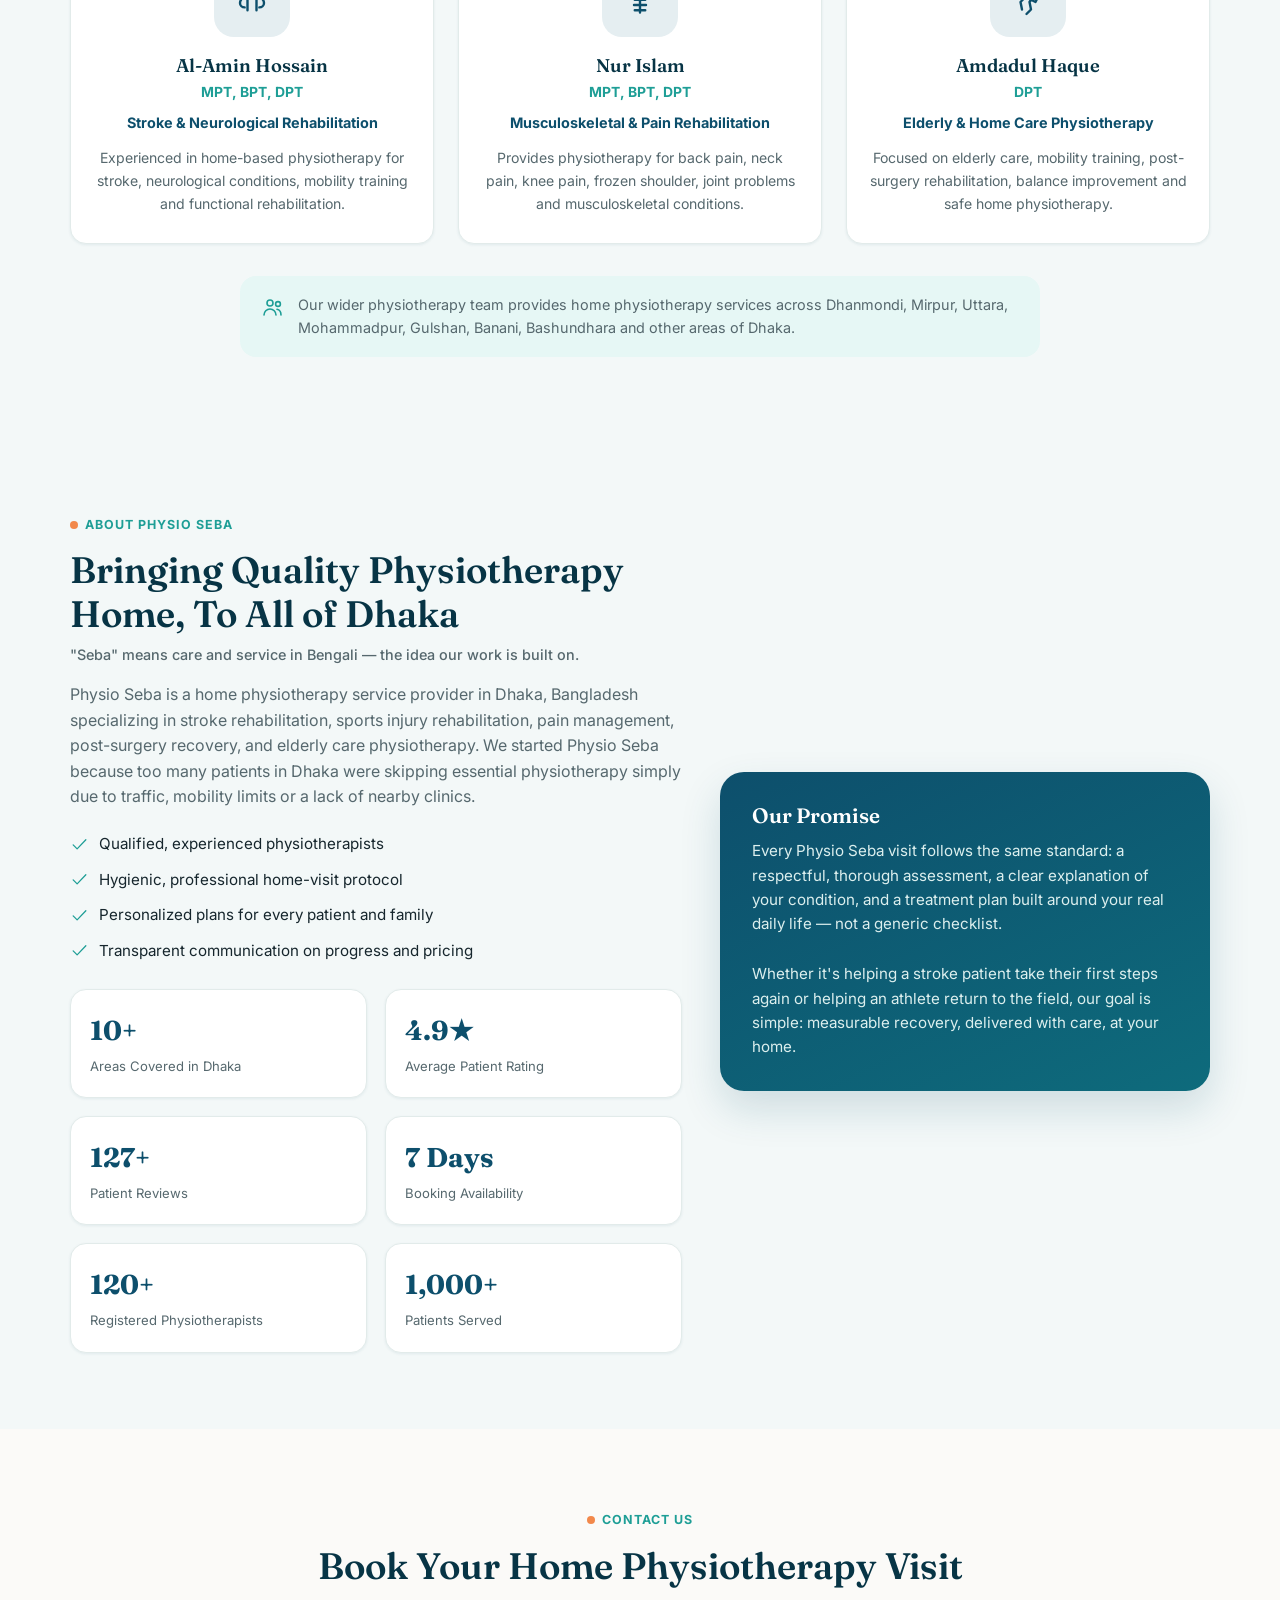
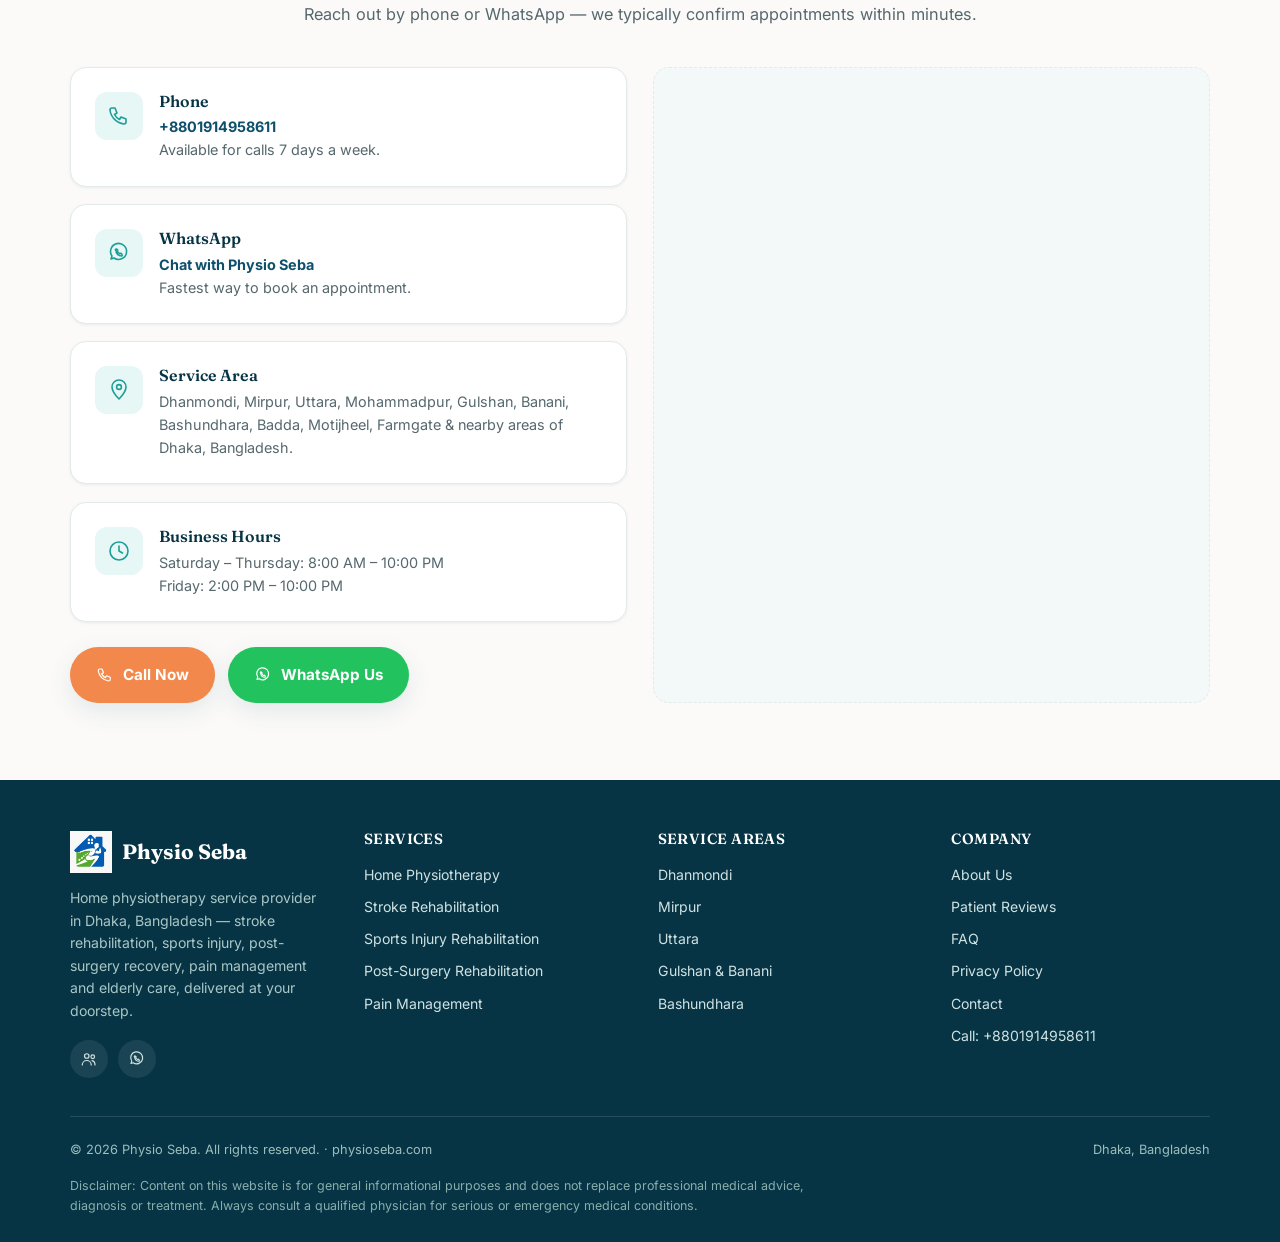
==== commit 99745f9d: "Update index.html" ====
--- a/index.html
+++ b/index.html
@@ -1151,8 +1151,10 @@
         <div class="service-icon"><svg class="icon" aria-hidden="true"><use href="#ic-activity"/></svg></div>
         <h3>Sports Injury Rehabilitation</h3>
         <p>Targeted recovery programs for athletes and active people to return to sport safely and stronger.</p>
-        <button class="btn btn-ghost btn-sm" data-modal-target="sports-injury">Learn More <svg class="icon" aria-hidden="true"><use href="#ic-arrow-right"/></svg></button>
-      </article>
+<a href="/sports-physiotherapy/" class="btn btn-ghost btn-sm">
+  Learn More
+  <svg class="icon" aria-hidden="true">
+    <use href="#ic-arrow-right"></use> </svg></a>       </article>
 
       <article class="service-card reveal">
         <div class="service-icon"><svg class="icon" aria-hidden="true"><use href="#ic-shield"/></svg></div>
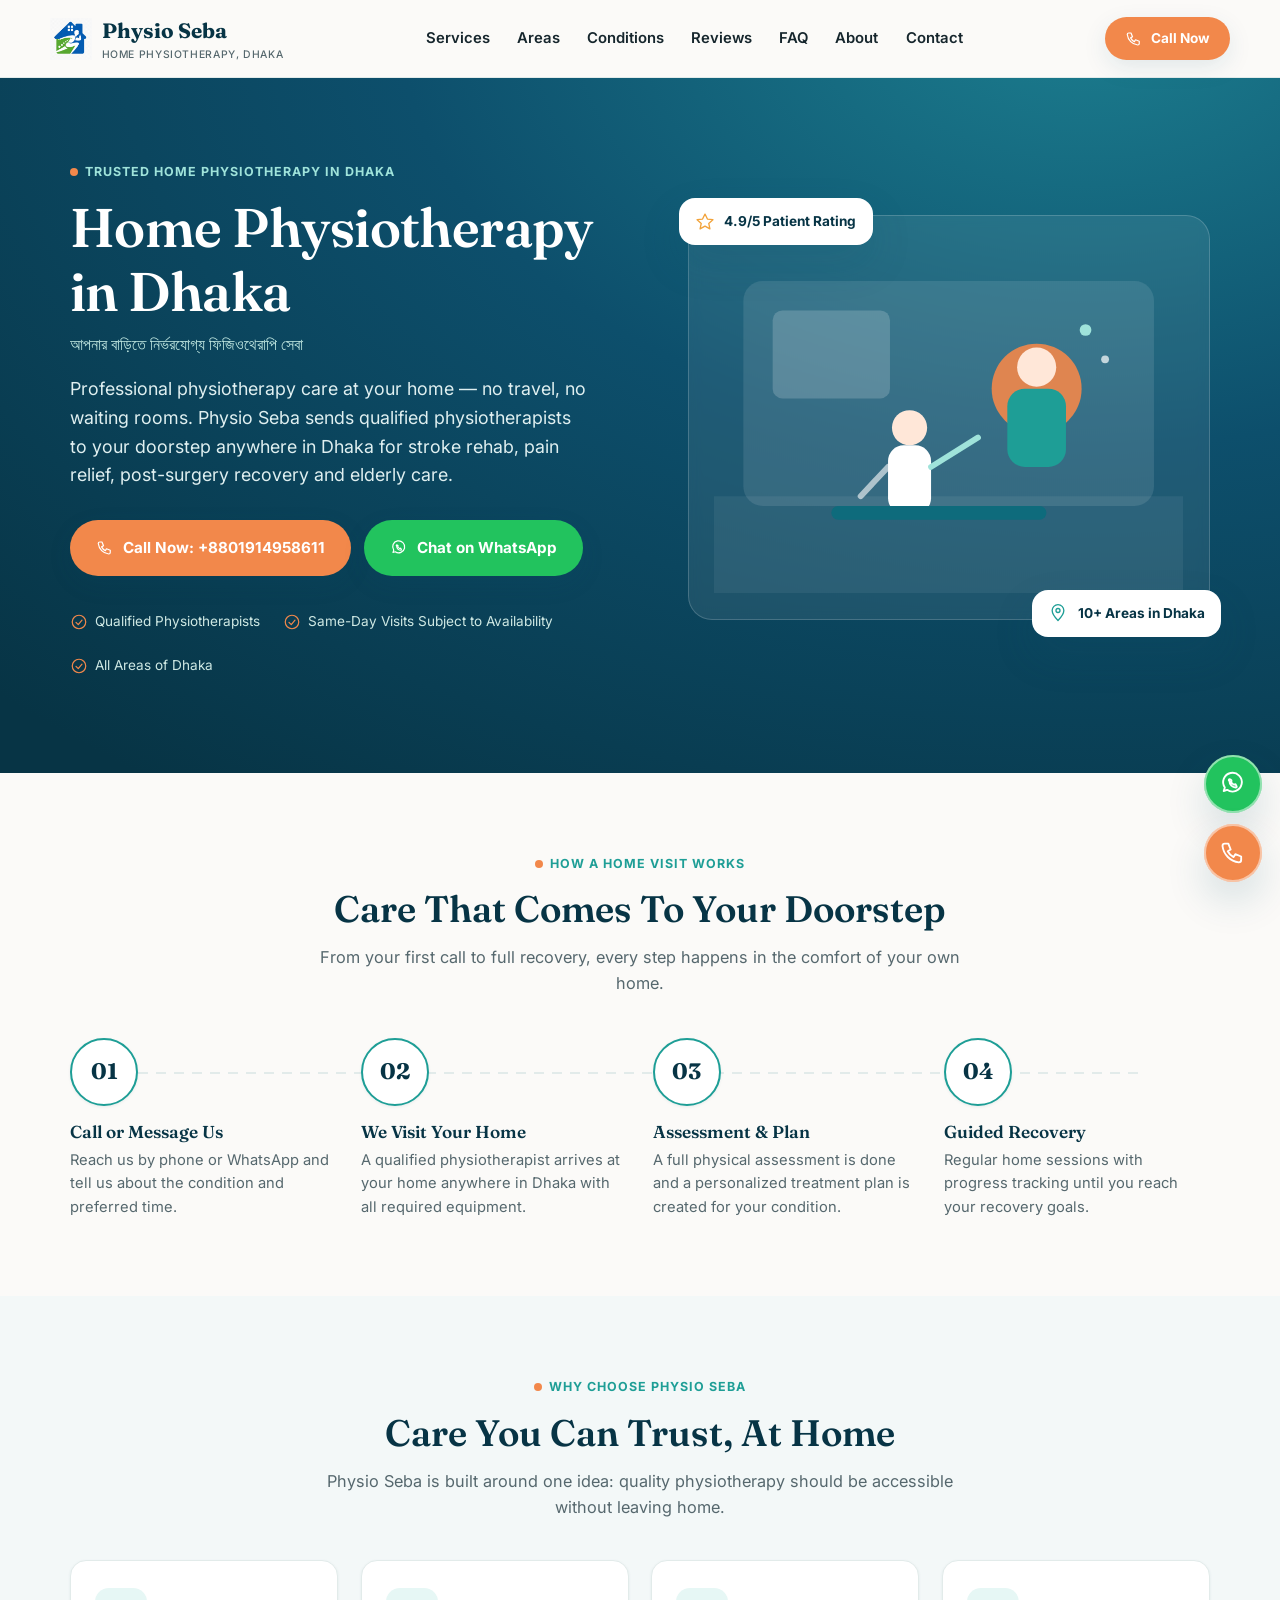
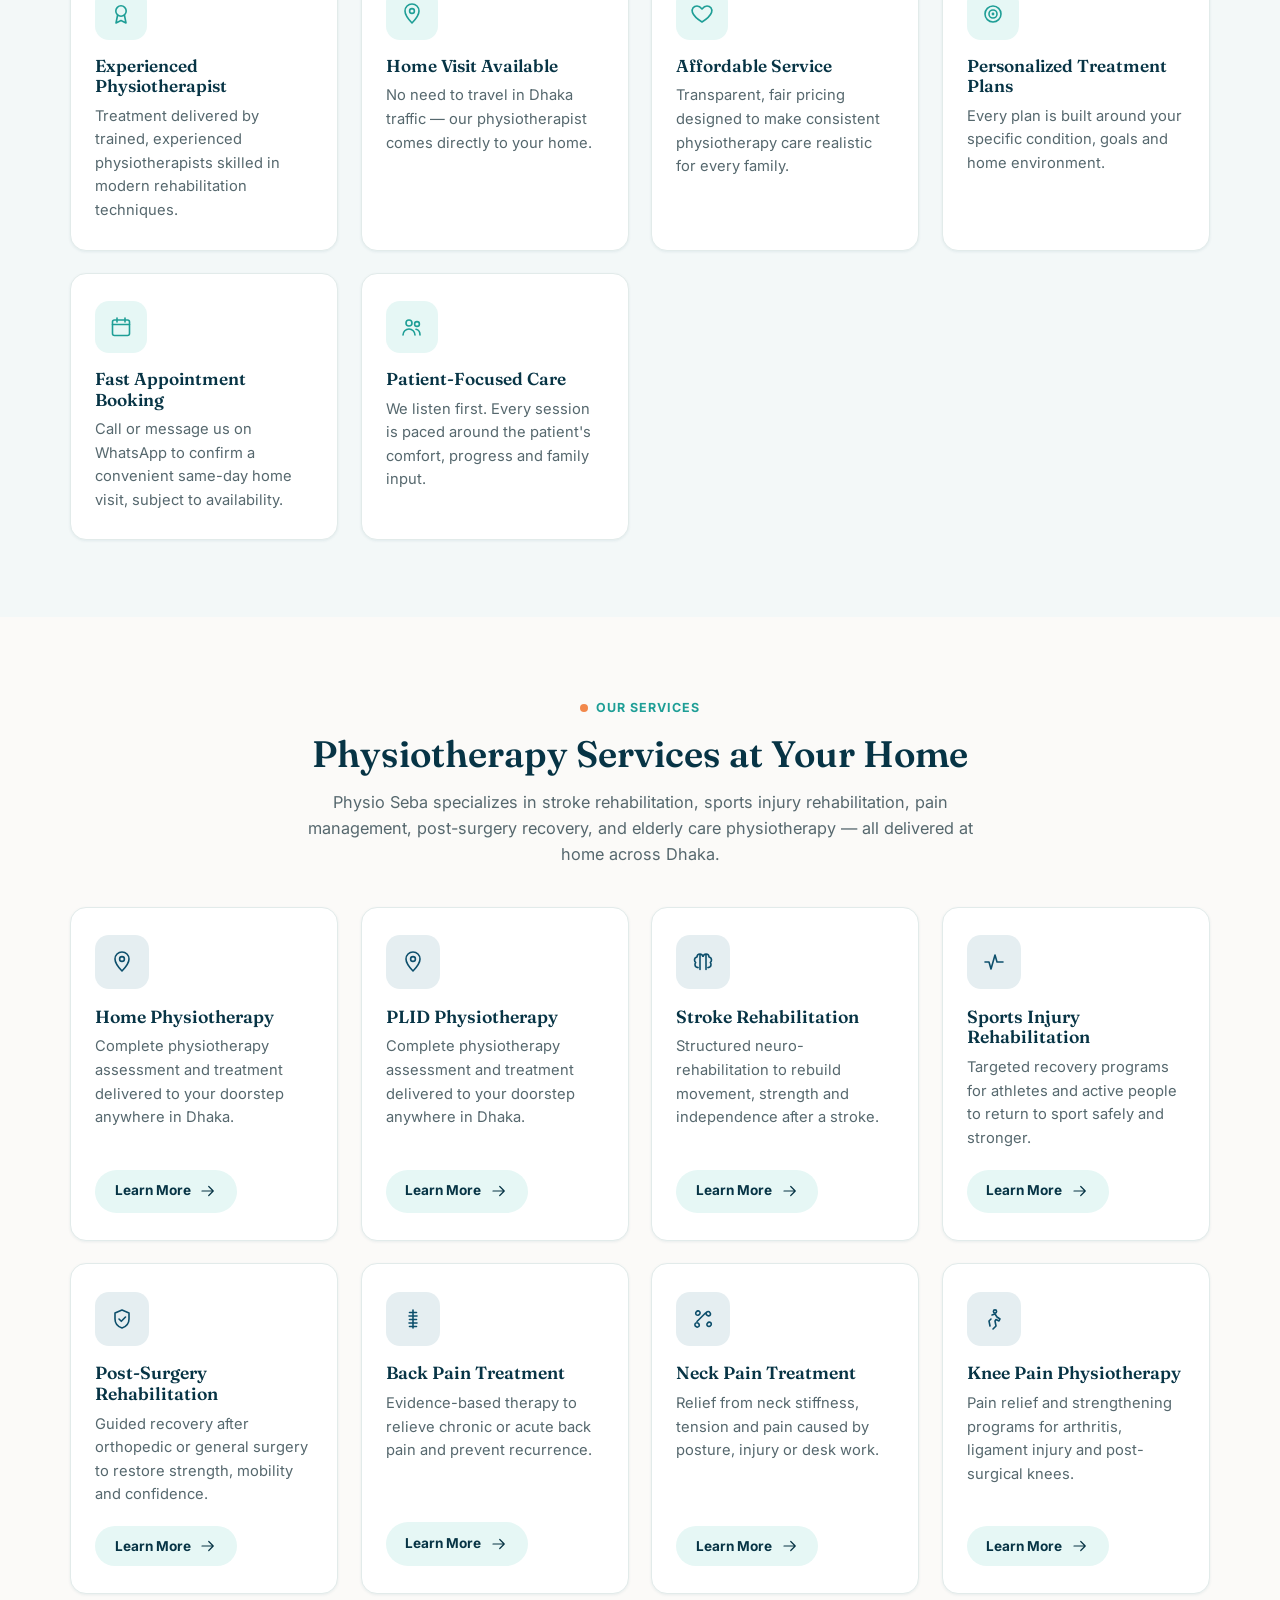
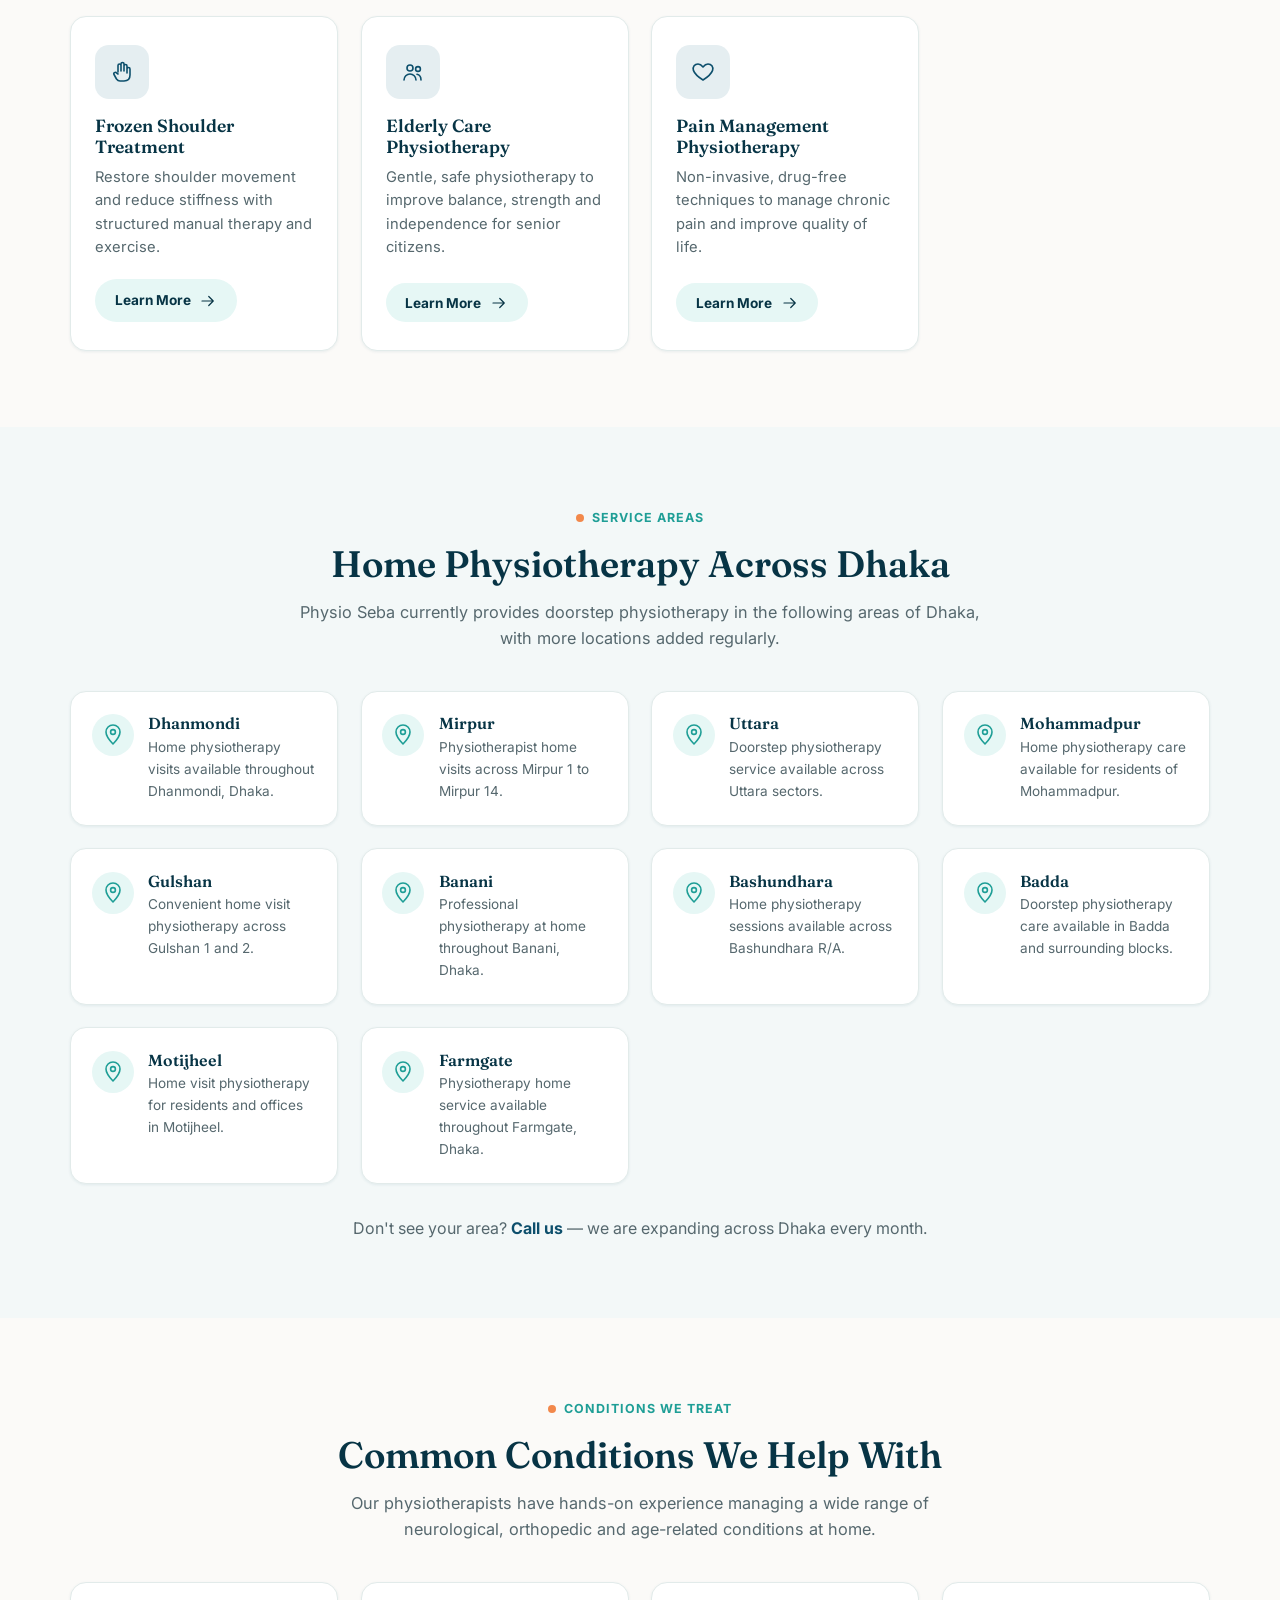
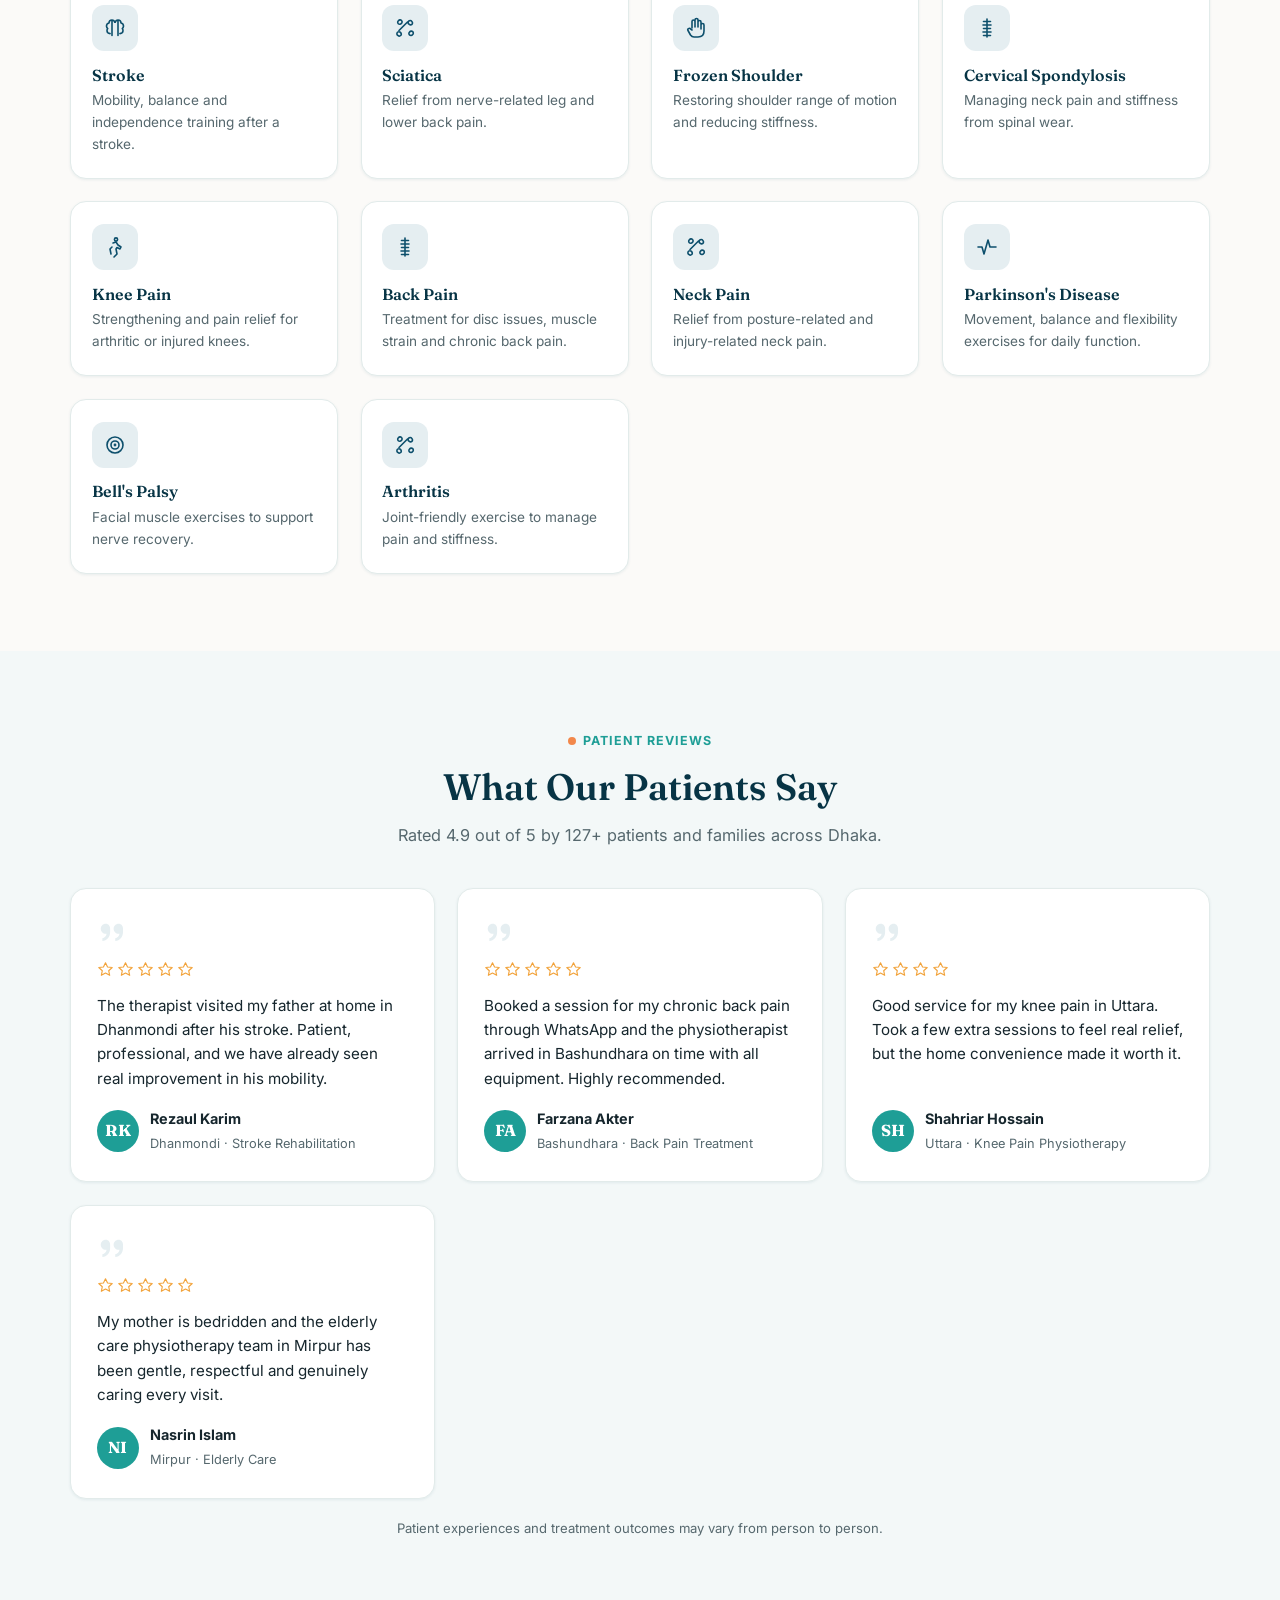
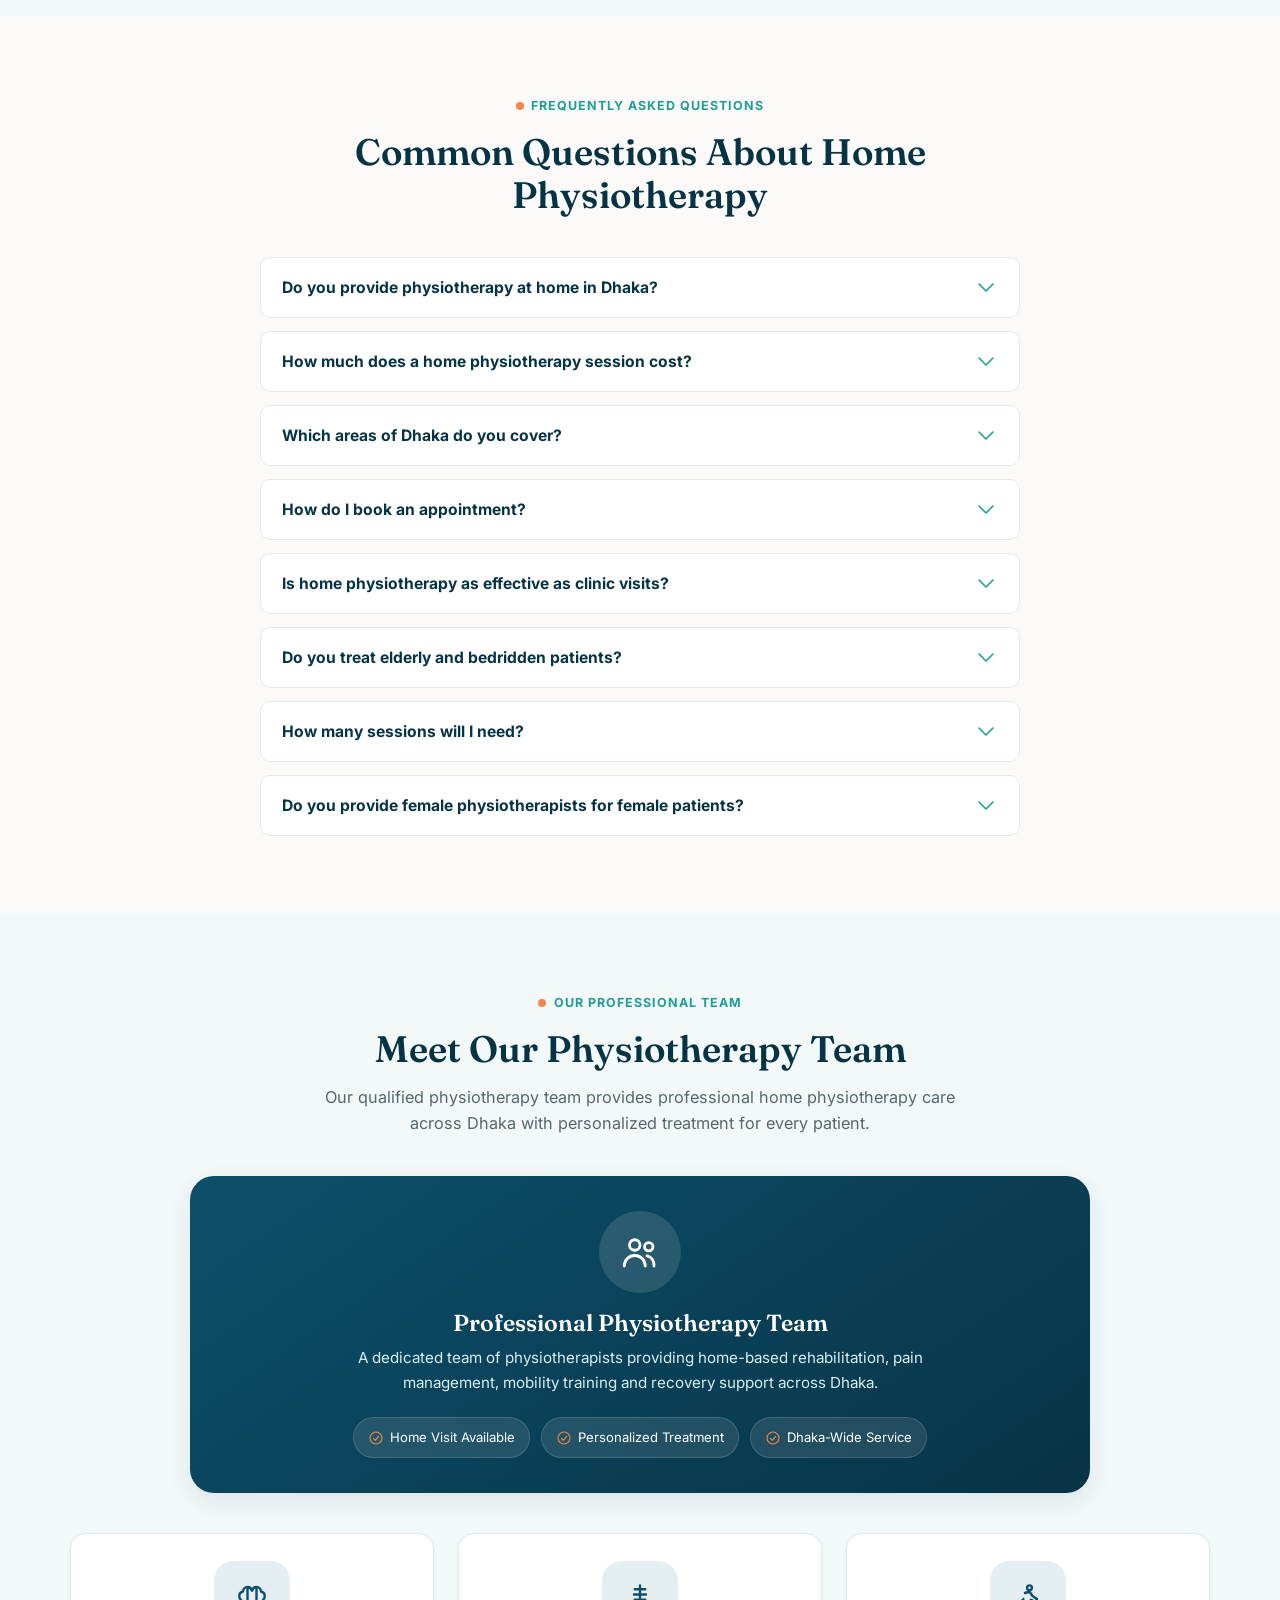
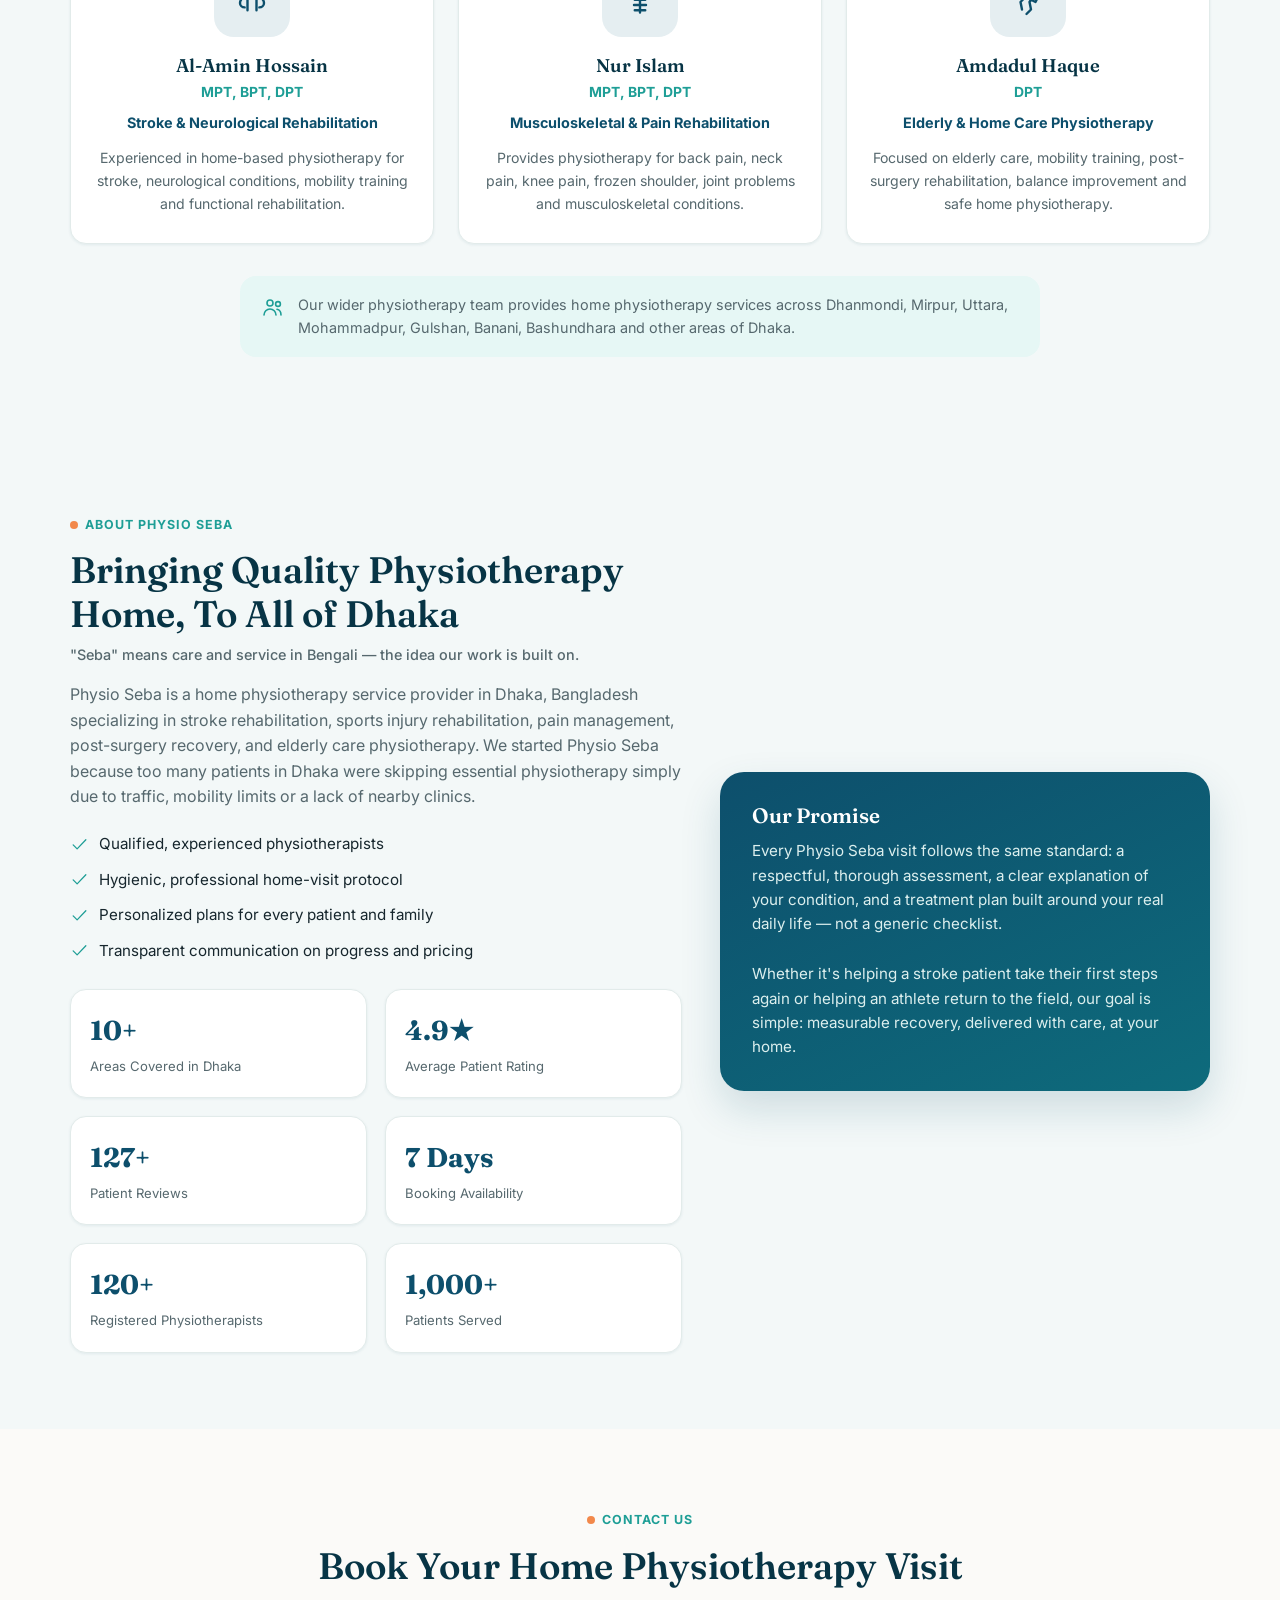
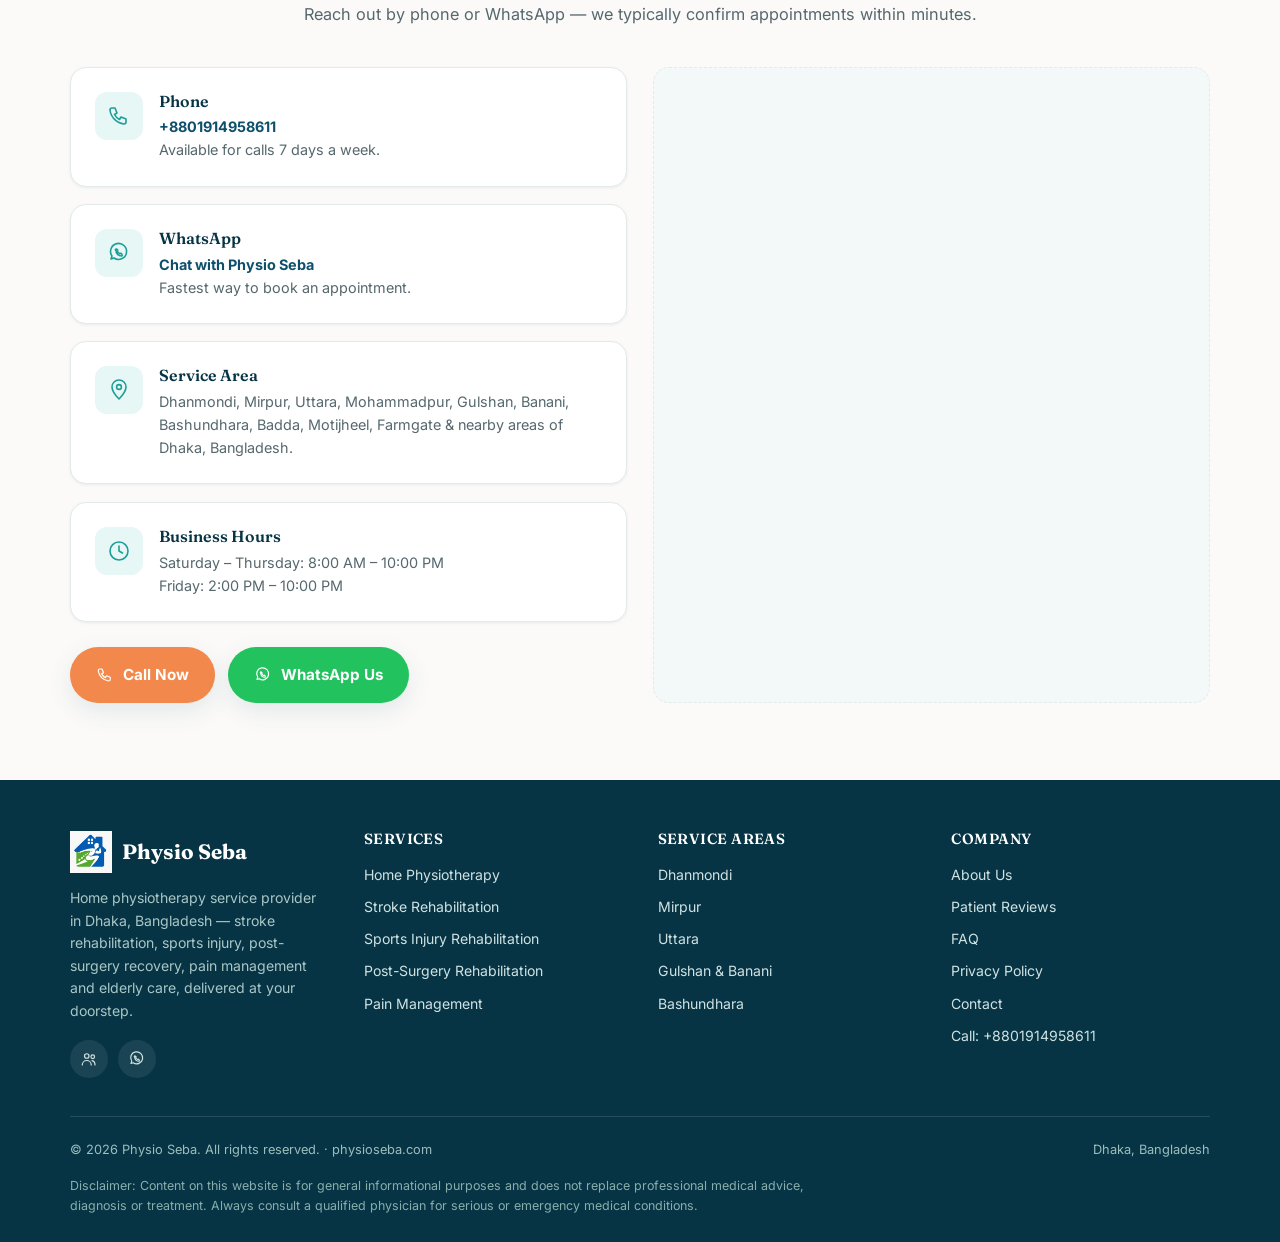
==== commit f2d1a87d: "Update index.html" ====
--- a/index.html
+++ b/index.html
@@ -1138,6 +1138,16 @@
 <use href="#ic-arrow-right"/></svg></a>
       </article>
 
+       <article class="service-card reveal">
+        <div class="service-icon"><svg class="icon" aria-hidden="true"><use href="#ic-pin"/></svg></div>
+        <h3>PLID Physiotherapy</h3>
+        <p>Complete physiotherapy assessment and treatment delivered to your doorstep anywhere in Dhaka.</p>
+<a href="/plid-physiotherapy-dhaka/" class="btn btn-ghost btn-sm">
+Learn More 
+<svg class="icon" aria-hidden="true">
+<use href="#ic-arrow-right"/></svg></a>
+      </article>
+
       <article class="service-card reveal">
         <div class="service-icon"><svg class="icon" aria-hidden="true"><use href="#ic-brain"/></svg></div>
         <h3>Stroke Rehabilitation</h3>
